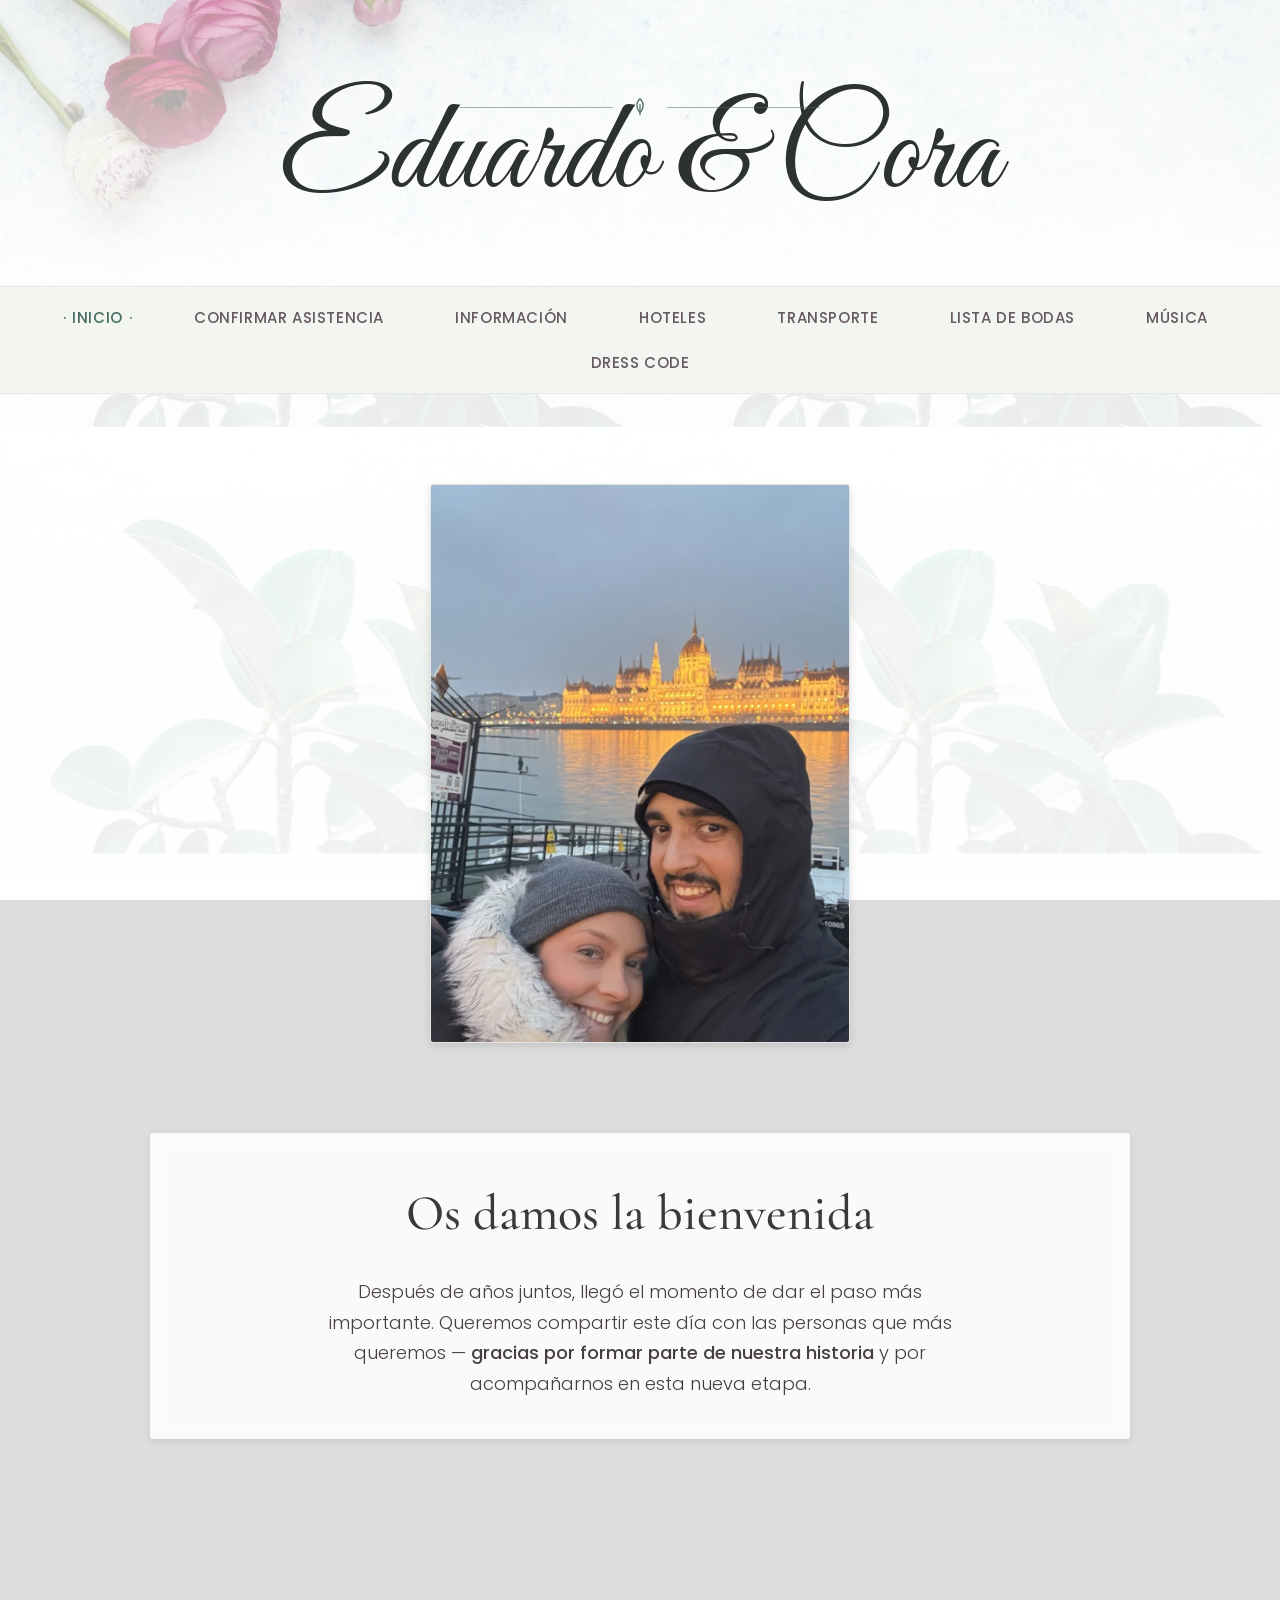
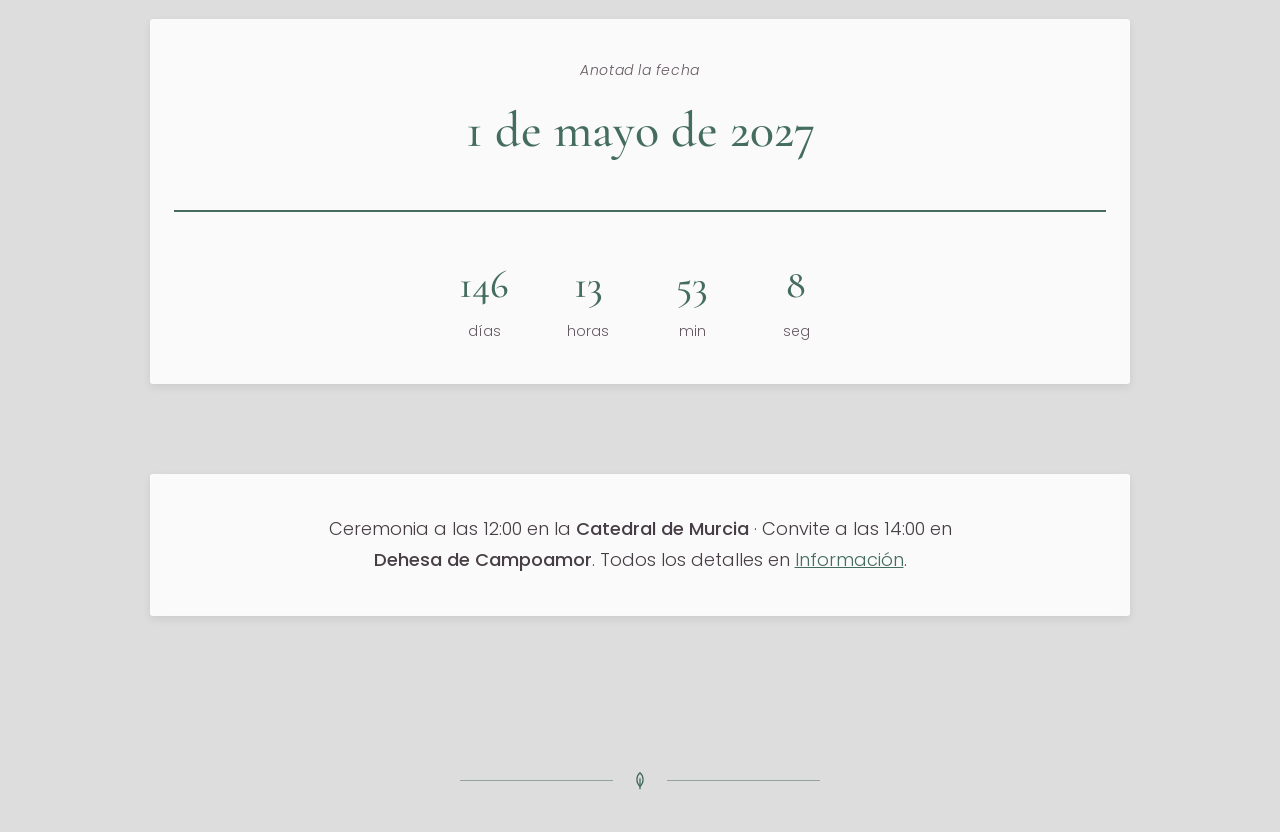
==== index.html @ a5d9cdef "diseño: Inicio con imágenes (fondo destacado) y fuente de convite - Fondo textura muy clara + tarjet" ====
<!DOCTYPE html>
<html lang="es">
<head>
<meta charset="UTF-8">
<meta name="viewport" content="width=device-width, initial-scale=1">
<title>Eduardo &amp; Cora — 1 de mayo de 2027</title>
<meta name="description" content="Web de la boda de Eduardo y Cora. Ceremonia en la Catedral de Murcia y convite en la Dehesa de Campoamor, 1 de mayo de 2027.">
<meta name="robots" content="noindex, nofollow">
<link rel="canonical" href="index.html">
<meta property="og:title" content="Eduardo & Cora — 1 de mayo de 2027">
<meta property="og:description" content="Ceremonia en la Catedral de Murcia y convite en la Dehesa de Campoamor.">
<meta property="og:type" content="website">
<meta property="og:image" content="assets/images/pareja-hero.webp">
<link rel="stylesheet" href="styles.css">
</head>
<body class="page-home">

<header class="site-header site-header--photo">
  <div class="deco-flourish" aria-hidden="true"><svg viewBox="0 0 24 24" fill="none" stroke="currentColor" stroke-width="1.4"><path d="M12 3c-4.5 4-4.5 10.5 0 15 4.5-4.5 4.5-11 0-15z"/><path d="M12 21V9"/></svg></div>
  <h1 class="couple-names" style="font-size:var(--t-script-name);font-family:var(--script);color:var(--name-color);border:0;text-align:center;margin:-2.6rem 0 0;">Eduardo &amp; Cora</h1>
</header>

<nav class="site-nav" aria-label="Navegación principal">
  <ul>
    <li><a href="index.html" aria-current="page">Inicio</a></li>
    <li><a href="confirmar-asistencia.html">Confirmar asistencia</a></li>
    <li><a href="informacion.html">Información</a></li>
    <li><a href="hoteles.html">Hoteles</a></li>
    <li><a href="transporte.html">Transporte</a></li>
    <li><a href="lista-de-bodas.html">Lista de bodas</a></li>
    <li><a href="musica.html">Música</a></li>
    <li><a href="dress-code.html">Dress code</a></li>
  </ul>
</nav>

<main>
  <div class="wrap">

    <div class="hero-frame hero-frame--portrait panel rv">
      <img src="assets/images/pareja-hero.webp" alt="Eduardo y Cora" loading="eager">
    </div>

    <section class="section rv">
      <div class="text-card">
        <h1>Os damos la bienvenida</h1>
        <p class="lede" style="margin-bottom:0;">Después de años juntos, llegó el momento de dar el paso más importante. Queremos compartir este día con las personas que más queremos — <b>gracias por formar parte de nuestra historia</b> y por acompañarnos en esta nueva etapa.</p>
      </div>
    </section>

    <section class="save-date rv">
      <div class="text-card">
        <div class="label">Anotad la fecha</div>
        <div class="date">1 de mayo de 2027</div>

        <div class="countdown" id="countdown">
          <div class="countdown-item"><b data-c="days">0</b><span>días</span></div>
          <div class="countdown-item"><b data-c="hours">0</b><span>horas</span></div>
          <div class="countdown-item"><b data-c="mins">0</b><span>min</span></div>
          <div class="countdown-item"><b data-c="secs">0</b><span>seg</span></div>
        </div>
      </div>
    </section>

    <section class="section rv" style="text-align:center;">
      <div class="text-card">
        <p class="lede" style="margin-bottom:0;">Ceremonia a las 12:00 en la <b>Catedral de Murcia</b> · Convite a las 14:00 en <b>Dehesa de Campoamor</b>. Todos los detalles en <a href="informacion.html" style="color:var(--accent);text-decoration:underline;">Información</a>.</p>
      </div>
    </section>

  </div>
</main>

<footer class="site-footer">
  <div class="deco-flourish" aria-hidden="true"><svg viewBox="0 0 24 24" fill="none" stroke="currentColor" stroke-width="1.4"><path d="M12 3c-4.5 4-4.5 10.5 0 15 4.5-4.5 4.5-11 0-15z"/><path d="M12 21V9"/></svg></div>
</footer>

<script src="assets/js/main.js" defer></script>
</body>
</html>
---- styles.css ----
/* ============================================================
   Edu & Cora — sistema visual
   Calco de alta fidelidad de Green Leaves (bodayweb.es).
   Valores medidos literalmente del CSS fuente de la referencia
   (base 10px → 1rem = 10px). Fuentes: equivalentes libres
   (ver nota de fuentes al final de este bloque).
   ============================================================ */

@import url('https://fonts.googleapis.com/css2?family=Cormorant+Garamond:wght@400;500;600&family=Great+Vibes&family=Poppins:wght@300;400;500;600&display=swap');

:root{
  /* Color — medido de la referencia, un único acento (verde salvia) */
  --bg: #DDDDDD;
  --surface: #FFFFFF;
  --ink: #463E44;
  --ink-soft: #655962;
  --h1-home: #3A3A3A;
  --name-color: #2E3132;
  --accent: #446C5F;
  --accent-hover: #335248;
  --nav-bg: #F2F5F0;
  --error: #DD3E44;
  --border-input: #A0A0A0;
  --border-input-focus: #446C5F;
  --divider: #655962;
  --song-card-bg: #F7F7F7;

  /* Tipografía — Poppins es match exacto; Cormorant Garamond y Great Vibes
     son equivalentes libres de helloParishSerifMedium / missKatherineScript
     (fuentes propietarias del template origen, sin licencia confirmada).
     Great Vibes: caligráfica de invitación clásica, más formal que un
     brush script casual — pedido explícito 1-sep-2026 ("fuente apropiada
     para un convite"). */
  --display: 'Cormorant Garamond', Georgia, serif;
  --script: 'Great Vibes', cursive;
  --body: 'Poppins', sans-serif;

  /* Escala — salto brutal de la referencia (120px firma / 18px cuerpo),
     con clamp() para que respire en móvil (la referencia no es responsive:
     desviación consciente, ver informe de entrega). Great Vibes tiene menos
     peso visual que un brush script a igual tamaño → +8% para compensar. */
  --t-script-name: clamp(56px, 13vw, 130px);
  --t-script-lg: clamp(48px, 10vw, 130px);
  --t-display: clamp(30px, 5.5vw, 50px);
  --t-sub: clamp(19px, 2.5vw, 22px);
  --t-body: clamp(15px, 1.6vw, 18px);
  --t-small: 14px;
  --t-nav: 15px;

  /* Espaciado en escala */
  --s1: 8px; --s2: 16px; --s3: 24px; --s4: 40px; --s5: 64px; --s6: 96px;
  --section: clamp(48px, 8vw, 90px);

  /* Movimiento */
  --ease: cubic-bezier(.22,.7,.25,1);
  --ease-out: cubic-bezier(.16,1,.3,1);
  --ease-bounce: cubic-bezier(.17,.67,.57,1.47);
  --fast: 180ms; --normal: 320ms; --slow: 600ms;

  --r-sm: 3px; --r-md: 8px; --r-pill: 99px;
}

*{ box-sizing: border-box; }
html{ font-size: 10px; }
body{
  margin: 0;
  background: var(--bg);
  color: var(--ink);
  font-family: var(--body);
  font-weight: 300;
  font-size: var(--t-body);
  line-height: 1.6;
  -webkit-font-smoothing: antialiased;
}
img{ max-width: 100%; display: block; }
a{ color: inherit; text-decoration: none; }
b, strong{ font-family: var(--body); font-weight: 500; }

/* ---------- Fondo con imagen — solo Inicio (pedido 1-sep-2026: "el fondo
   se ve muy plano, destaca los textos"). Lavado casi blanco para que siga
   leyéndose como tonos claros, no como una foto a tamaño real. Imagen
   placeholder (Unsplash, ver nota de fuentes al final) — a sustituir por
   foto real de la pareja cuando llegue. */
body.page-home{
  background-image:
    linear-gradient(rgba(255,255,255,.90), rgba(255,255,255,.94)),
    url('assets/images/placeholder-textura.webp');
  background-size: 640px;
  background-attachment: fixed;
  background-repeat: repeat;
}

/* ---------- Tarjeta de texto — para que el texto no se lave contra la
   imagen de fondo (mismo pedido de arriba) ---------- */
.text-card{
  background: rgba(255,255,255,.86);
  backdrop-filter: blur(6px);
  -webkit-backdrop-filter: blur(6px);
  border-radius: var(--r-sm);
  box-shadow: 0 3px 8px rgba(0,0,0,.08);
  padding: var(--s4) var(--s3);
}

.wrap{
  width: min(980px, 100% - 32px);
  margin: 0 auto;
}

/* ---------- Header ---------- */
.site-header{
  padding: var(--s5) 0 var(--s3);
  text-align: center;
}
/* Franja de foto detrás del nombre — solo Inicio. Overlay claro para que
   el script siga legible y "destaque" en vez de lavarse contra la foto. */
.site-header--photo{
  position: relative;
  padding: var(--s6) 0 var(--s5);
  background-image:
    linear-gradient(180deg, rgba(255,255,255,.55) 0%, rgba(255,255,255,.75) 55%, rgba(255,255,255,.95) 100%),
    url('assets/images/placeholder-hero.webp');
  background-size: cover;
  background-position: center 30%;
  border-radius: 0 0 28px 28px;
}
.site-header--photo .couple-names{
  text-shadow: 0 2px 20px rgba(255,255,255,.85), 0 1px 4px rgba(255,255,255,.9);
}
.deco-flourish{
  display: flex;
  align-items: center;
  justify-content: center;
  gap: var(--s2);
  width: min(360px, 70%);
  margin: 0 auto;
  color: var(--accent);
}
.deco-flourish::before,
.deco-flourish::after{
  content: '';
  flex: 1;
  height: 1px;
  background: currentColor;
  opacity: .5;
}
.deco-flourish svg{ width: 22px; height: 22px; flex-shrink: 0; }
.couple-names{
  font-family: var(--script);
  font-size: var(--t-script-name);
  color: var(--name-color);
  margin: -2.6rem 0 0;
  line-height: 1;
}

/* ---------- Nav ---------- */
.site-nav{
  background: var(--nav-bg);
  border-top: 1px solid rgba(0,0,0,.05);
  border-bottom: 1px solid rgba(0,0,0,.05);
}
.site-nav ul{
  list-style: none;
  display: flex;
  flex-wrap: wrap;
  justify-content: center;
  gap: var(--s2) var(--s4);
  margin: 0;
  padding: var(--s2) var(--s2);
}
.site-nav a{
  font-family: var(--body);
  font-weight: 500;
  font-size: var(--t-nav);
  letter-spacing: .04em;
  text-transform: uppercase;
  color: var(--ink-soft);
  padding: var(--s1) 0;
  position: relative;
}
.site-nav a::before,
.site-nav a::after{
  content: '·';
  color: transparent;
  padding: 0 6px;
  transition: color var(--fast) var(--ease);
}
.site-nav a[aria-current="page"]{ color: var(--accent); }
.site-nav a[aria-current="page"]::before,
.site-nav a[aria-current="page"]::after{ color: var(--accent); }
.site-nav a:hover{ color: var(--accent); }

/* ---------- Panel / superficie de contenido ---------- */
.panel{
  background: var(--surface);
  border: 1px solid #E5E5E5;
  box-shadow: 0 3px 8px rgba(0,0,0,.12);
  border-radius: var(--r-sm);
}

main{ padding: var(--section) 0; }
.section{ padding-bottom: var(--section); }
.section:last-child{ padding-bottom: 0; }

h1, .h1{
  font-family: var(--display);
  font-weight: 500;
  font-size: var(--t-display);
  color: var(--h1-home);
  text-align: center;
  margin: 0 0 var(--s3);
}
.divider{
  width: 7rem;
  height: 2px;
  background: var(--accent);
  margin: var(--s3) auto;
  border: 0;
}
.lede{
  max-width: 640px;
  margin: 0 auto var(--s4);
  text-align: center;
  font-size: var(--t-body);
  font-weight: 300;
  line-height: 1.7;
}

/* ---------- Hero / carrusel foto ---------- */
.hero-frame{
  overflow: hidden;
  max-width: 935px;
  margin: 0 auto var(--section);
}
.hero-frame img{ width: 100%; height: auto; aspect-ratio: 935/415; object-fit: cover; }
/* La foto real de la pareja es vertical (3:4) — panel propio, contenido y
   sin recorte agresivo, en vez de forzar el ancho panorámico del calco. */
.hero-frame--portrait{
  max-width: 420px;
}
.hero-frame--portrait img{
  aspect-ratio: 3/4;
  object-fit: cover;
  object-position: center top;
}

/* ---------- Fecha + countdown ---------- */
.save-date{
  text-align: center;
  margin: var(--section) 0;
}
.save-date .label{
  font-style: italic;
  font-size: var(--t-small);
  color: var(--ink-soft);
  letter-spacing: .04em;
}
.save-date .date{
  font-family: var(--display);
  font-weight: 500;
  font-size: var(--t-display);
  color: var(--accent);
  margin-top: var(--s1);
}
.countdown{
  display: flex;
  justify-content: center;
  gap: var(--s4);
  margin-top: var(--s4);
  padding-top: var(--s4);
  border-top: 2px solid var(--accent);
  width: 100%;
}
.countdown-item{
  text-align: center;
  min-width: 64px;
}
.countdown-item b{
  display: block;
  font-family: var(--display);
  font-size: clamp(28px, 4vw, 40px);
  color: var(--accent);
  font-weight: 500;
}
.countdown-item span{
  font-size: var(--t-small);
  color: var(--ink-soft);
  text-transform: lowercase;
}

/* ---------- Botones ---------- */
.btn{
  display: inline-block;
  appearance: none;
  border: none;
  cursor: pointer;
  background: var(--accent);
  color: #fff;
  font-family: var(--body);
  font-weight: 400;
  font-size: 18px;
  letter-spacing: .03em;
  padding: 14px 36px;
  border-radius: var(--r-md);
  transition: background var(--fast) var(--ease), transform var(--fast) var(--ease);
}
.btn:hover{ background: var(--accent-hover); }
.btn:active{ transform: scale(.98); }
.btn:focus-visible{ outline: 2px solid var(--accent-hover); outline-offset: 3px; }
.btn.shake{ animation: shake .7s; }
@keyframes shake{
  10%,90%{ transform: translateX(-1px); }
  20%,80%{ transform: translateX(2px); }
  30%,50%,70%{ transform: translateX(-4px); }
  40%,60%{ transform: translateX(4px); }
}

/* ---------- Formularios ---------- */
form.stack{
  max-width: 460px;
  margin: 0 auto;
  display: flex;
  flex-direction: column;
  gap: var(--s3);
}
.field label{
  display: block;
  font-size: var(--t-small);
  font-weight: 500;
  letter-spacing: .04em;
  text-transform: uppercase;
  color: var(--ink-soft);
  margin-bottom: var(--s1);
}
.field input[type="text"],
.field input[type="email"],
.field input[type="tel"],
.field textarea,
.field select{
  width: 100%;
  font-family: var(--body);
  font-weight: 400;
  font-size: 16px;
  color: var(--ink);
  background: var(--surface);
  border: 1px solid var(--border-input);
  border-radius: var(--r-sm);
  padding: 12px 14px;
  transition: border-color var(--fast) var(--ease);
}
.field textarea{ min-height: 100px; resize: vertical; }
.field input:focus,
.field textarea:focus,
.field select:focus{
  outline: none;
  border-color: var(--border-input-focus);
}
.field-error{
  color: var(--error);
  font-size: var(--t-small);
  margin-top: 4px;
}
.check-group,
.radio-group{
  display: flex;
  flex-wrap: wrap;
  gap: var(--s2) var(--s3);
}
.check-group label,
.radio-group label{
  display: flex;
  align-items: center;
  gap: 8px;
  font-size: 15px;
  color: var(--ink);
  text-transform: none;
  font-weight: 400;
}
.check-group input,
.radio-group input{
  width: 18px; height: 18px;
  accent-color: var(--accent);
}
.form-msg{
  text-align: center;
  color: var(--error);
  font-size: var(--t-small);
  min-height: 20px;
}
.form-actions{ text-align: center; margin-top: var(--s1); }

/* ---------- Modal de confirmación ---------- */
.modal-overlay{
  position: fixed; inset: 0;
  background: rgba(0,0,0,.6);
  display: none;
  align-items: center; justify-content: center;
  z-index: 100;
  padding: var(--s3);
}
.modal-overlay.open{ display: flex; }
.modal{
  background: var(--surface);
  border-radius: var(--r-sm);
  padding: var(--s4);
  max-width: 380px;
  text-align: center;
  transform: scale(.9);
  opacity: 0;
  transition: transform var(--normal) var(--ease-bounce), opacity var(--normal) var(--ease);
}
.modal-overlay.open .modal{ transform: scale(1); opacity: 1; }
.modal h2{
  font-family: var(--display);
  font-size: 26px;
  color: var(--h1-home);
  margin: 0 0 var(--s2);
}
.modal p{ margin: 0 0 var(--s3); }

/* ---------- Pestañas (Información) ---------- */
.tabs{
  display: flex;
  justify-content: center;
  gap: var(--s2);
  flex-wrap: wrap;
  margin-bottom: var(--section);
}
.tab-btn{
  border: 2px solid var(--accent);
  background: transparent;
  color: var(--accent);
  font-family: var(--body);
  font-weight: 500;
  font-size: 15px;
  letter-spacing: .04em;
  text-transform: uppercase;
  padding: 10px 28px;
  border-radius: 7px;
  cursor: pointer;
  transition: background var(--fast) var(--ease), color var(--fast) var(--ease);
}
.tab-btn[aria-selected="true"]{ background: var(--accent); color: #fff; }
.tab-panel{ display: none; }
.tab-panel.active{ display: block; }

.info-title{
  font-family: var(--body);
  font-weight: 600;
  font-size: 20px;
  color: var(--ink-soft);
  text-align: center;
  border-bottom: 1px solid var(--ink-soft);
  padding-bottom: var(--s2);
  margin-bottom: var(--s3);
  max-width: 460px;
  margin-left: auto; margin-right: auto;
}
.info-text{
  max-width: 640px;
  margin: 0 auto var(--s4);
  line-height: 1.6;
  text-align: center;
}
.map-frame{
  border: 0;
  width: 100%;
  aspect-ratio: 16/9;
  border-radius: var(--r-sm);
  filter: grayscale(15%);
}
.gallery-2{
  display: grid;
  grid-template-columns: repeat(2, 1fr);
  gap: var(--s3);
  max-width: 980px;
  margin: 0 auto var(--section);
}
.gallery-2 img{ border-radius: var(--r-sm); box-shadow: 0 3px 8px rgba(0,0,0,.12); }

/* ---------- Hoteles ---------- */
.hotel-card{
  max-width: 640px;
  margin: 0 auto var(--s4);
  padding-bottom: var(--s4);
  border-bottom: 1px solid #E5E5E5;
}
.hotel-card:last-child{ border-bottom: 0; }
.hotel-card h3{
  font-family: var(--display);
  font-weight: 500;
  font-size: 26px;
  color: var(--h1-home);
  text-align: center;
  margin: 0 0 var(--s2);
}
.hotel-card ul{
  list-style: none;
  padding: 0;
  margin: var(--s2) 0 0;
  text-align: center;
}
.hotel-card li{ margin-bottom: 6px; }
.hotel-card li::before{ content: '· '; color: var(--accent); }

/* ---------- Música ---------- */
.song-list{
  max-width: 640px;
  margin: var(--s4) auto 0;
  display: flex;
  flex-direction: column;
  gap: var(--s2);
}
.song-card{
  background: var(--song-card-bg);
  border-radius: var(--r-sm);
  padding: var(--s2) var(--s3);
  display: flex;
  align-items: center;
  justify-content: space-between;
  gap: var(--s2);
}
.song-card .meta b{ display: block; font-weight: 500; }
.song-card .meta span{ color: var(--ink-soft); font-size: var(--t-small); }
.song-votes{
  display: flex;
  align-items: center;
  gap: var(--s2);
}
.song-votes .count{
  font-family: var(--display);
  font-size: 24px;
  color: var(--accent);
  min-width: 28px;
  text-align: right;
}
.vote-btn{
  width: 32px; height: 32px;
  border-radius: 50%;
  background: var(--accent);
  color: #fff;
  border: 0;
  font-size: 18px;
  line-height: 1;
  cursor: pointer;
  transition: background var(--fast) var(--ease), transform var(--fast) var(--ease);
}
.vote-btn:hover{ background: var(--accent-hover); }
.vote-btn:active{ transform: scale(.9); }

/* ---------- Regalo / IBAN ---------- */
.gift-photo{
  max-width: 750px;
  margin: 0 auto var(--section);
}
.iban-box{
  max-width: 460px;
  margin: 0 auto var(--s4);
  text-align: center;
  padding: var(--s3);
  border: 1px dashed var(--border-input);
  border-radius: var(--r-sm);
}
.iban-box .pending{ color: var(--ink-soft); font-style: italic; }
.thanks-script{
  font-family: var(--script);
  font-size: var(--t-script-lg);
  color: var(--name-color);
  text-align: center;
  margin-top: var(--s4);
}

/* ---------- Pendiente / próximamente ---------- */
.pending-note{
  max-width: 480px;
  margin: 0 auto;
  text-align: center;
  padding: var(--s4) var(--s3);
  border: 1px dashed var(--border-input);
  border-radius: var(--r-sm);
  color: var(--ink-soft);
  font-style: italic;
}

/* ---------- Footer ---------- */
.site-footer{
  padding: var(--s5) 0 var(--s4);
  text-align: center;
}

/* ---------- Reveal on scroll ---------- */
.rv{ opacity: 0; transform: translateY(24px); transition: opacity 900ms var(--ease-out), transform 900ms var(--ease-out); }
.rv.in{ opacity: 1; transform: none; }

/* ---------- Responsive ----------
   La referencia (Bodayweb) NO es responsive: ancho fijo 980px sin layout
   mobile. Desviación consciente y avisada: aquí sí se hace, porque es
   base de calidad no negociable del estudio, no una elección estética
   del calco. Se preserva la misma jerarquía y proporciones, apiladas. */
@media (max-width: 680px){
  .site-nav ul{ gap: var(--s1) var(--s3); font-size: 13px; }
  .countdown{ gap: var(--s2); flex-wrap: wrap; }
  .countdown-item{ min-width: 56px; }
  .gallery-2{ grid-template-columns: 1fr; }
  form.stack{ max-width: 100%; }
  .site-header--photo{ background-attachment: scroll; }
  body.page-home{ background-attachment: scroll; } /* fixed + scroll de Safari iOS repinta mal */
}

@media (prefers-reduced-motion: reduce){
  *{ animation: none !important; transition: none !important; }
  .rv{ opacity: 1 !important; transform: none !important; }
}

/* ============================================================
   Imágenes placeholder (pedido explícito 1-sep-2026, "tonos claros",
   mientras llega la foto real de la pareja):
   - assets/images/placeholder-hero.webp    → Unsplash, foto 1508717272800-9fff97da7e8f
   - assets/images/placeholder-textura.webp → Unsplash, foto 1533746873999-216ac24b7e5c
   Licencia Unsplash (uso libre). SUSTITUIR por fotos reales antes de
   compartir el enlace con invitados — ver contexto/proyecto_educora.md.
   ============================================================ */
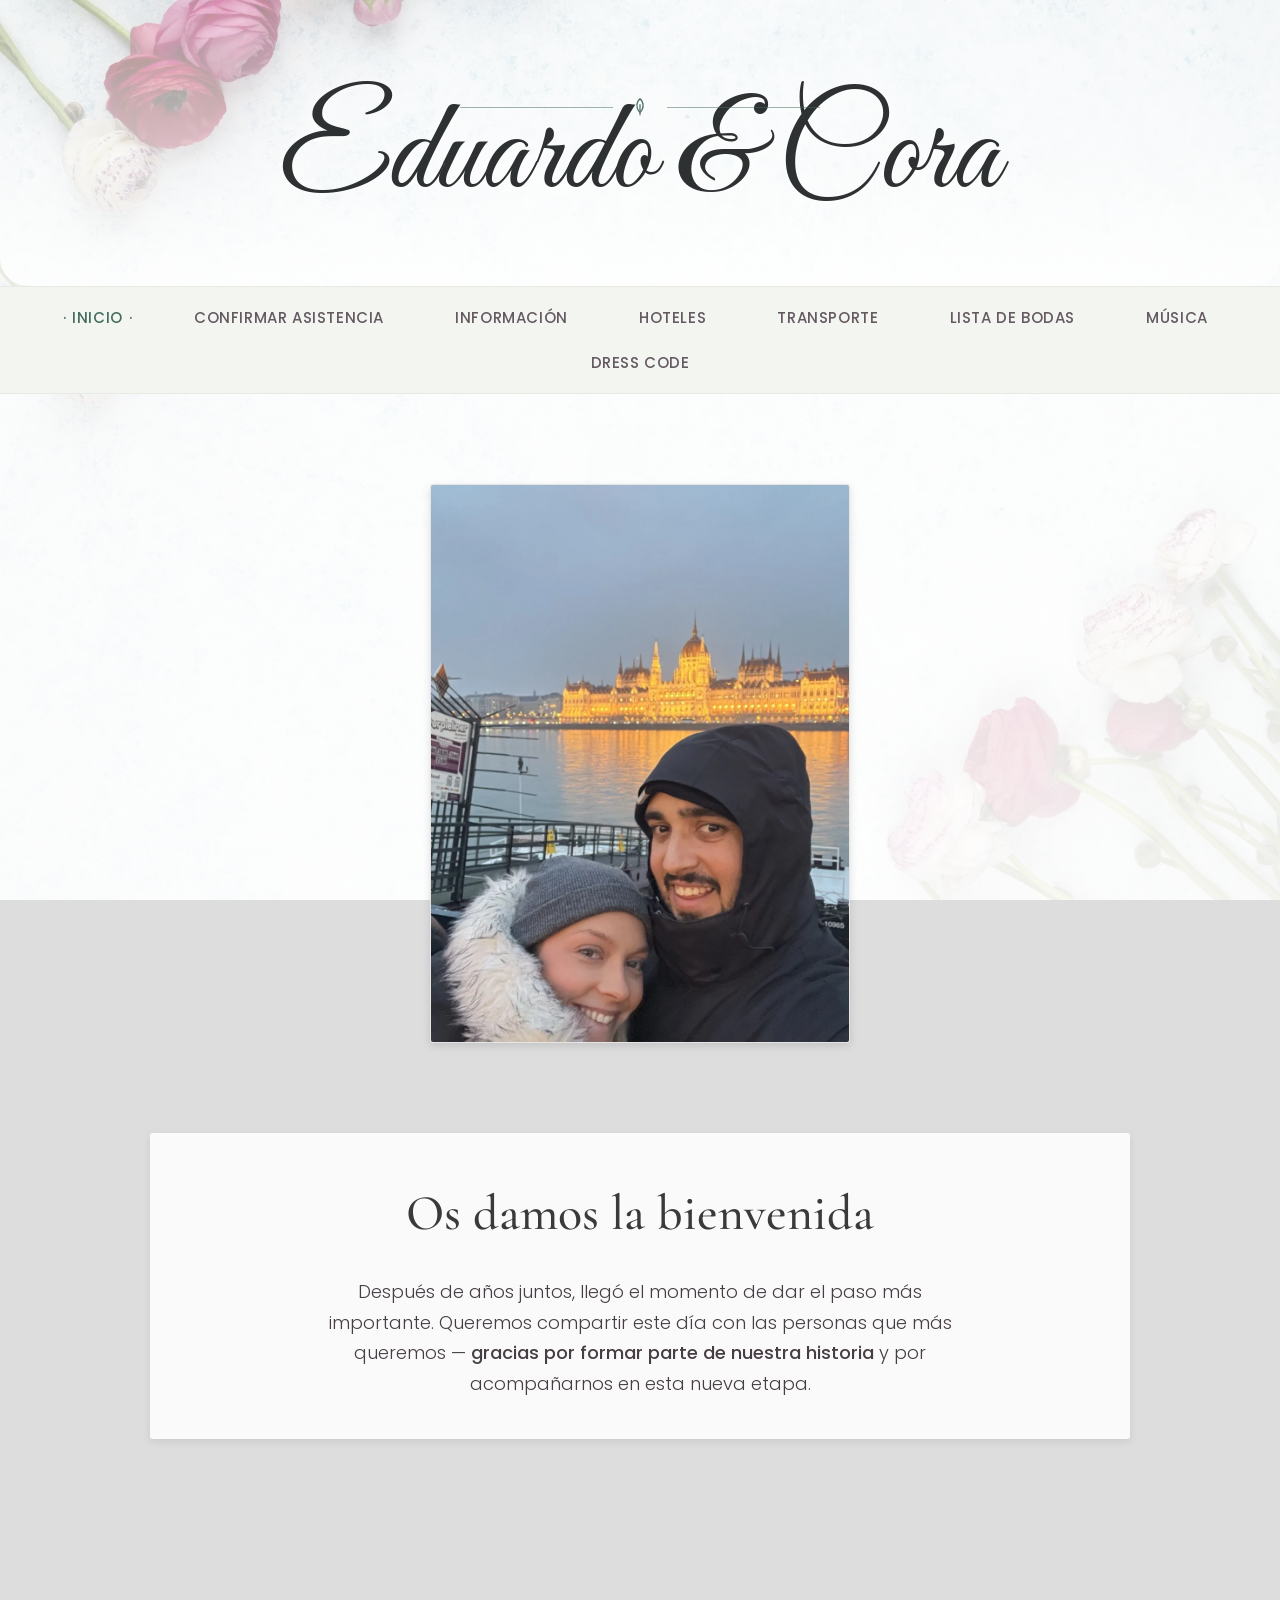
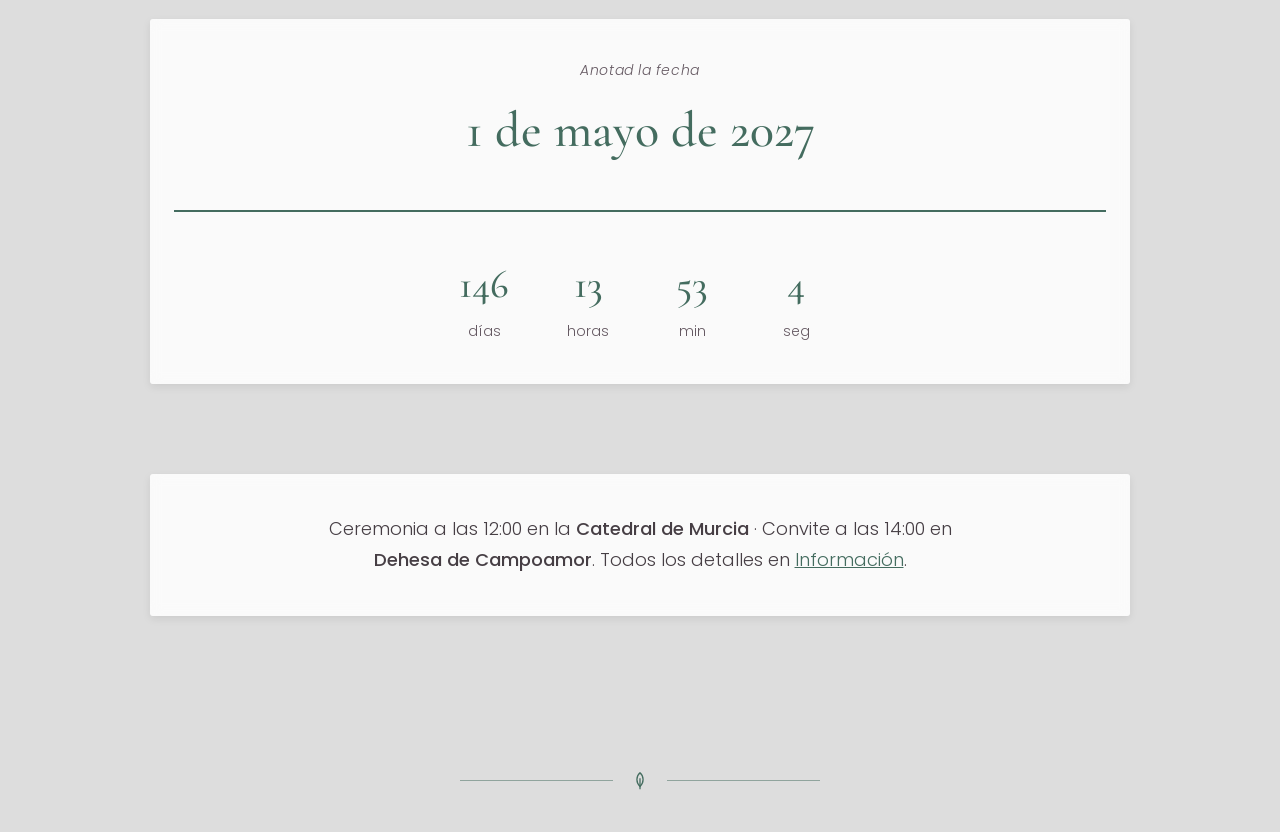
==== commit 4d92be84: "responsive: menu hamburguesa en movil (<=820px) + URLs limpias - Nav de 8 entradas plegado en boton " ====
--- a/index.html
+++ b/index.html
@@ -6,7 +6,7 @@
 <title>Eduardo &amp; Cora — 1 de mayo de 2027</title>
 <meta name="description" content="Web de la boda de Eduardo y Cora. Ceremonia en la Catedral de Murcia y convite en la Dehesa de Campoamor, 1 de mayo de 2027.">
 <meta name="robots" content="noindex, nofollow">
-<link rel="canonical" href="index.html">
+<link rel="canonical" href="./">
 <meta property="og:title" content="Eduardo & Cora — 1 de mayo de 2027">
 <meta property="og:description" content="Ceremonia en la Catedral de Murcia y convite en la Dehesa de Campoamor.">
 <meta property="og:type" content="website">
@@ -21,15 +21,16 @@
 </header>
 
 <nav class="site-nav" aria-label="Navegación principal">
-  <ul>
-    <li><a href="index.html" aria-current="page">Inicio</a></li>
-    <li><a href="confirmar-asistencia.html">Confirmar asistencia</a></li>
-    <li><a href="informacion.html">Información</a></li>
-    <li><a href="hoteles.html">Hoteles</a></li>
-    <li><a href="transporte.html">Transporte</a></li>
-    <li><a href="lista-de-bodas.html">Lista de bodas</a></li>
-    <li><a href="musica.html">Música</a></li>
-    <li><a href="dress-code.html">Dress code</a></li>
+  <button class="nav-toggle" type="button" aria-expanded="false" aria-controls="siteMenu"><span class="nav-toggle-icon" aria-hidden="true"></span>Menú</button>
+  <ul id="siteMenu">
+    <li><a href="./" aria-current="page">Inicio</a></li>
+    <li><a href="confirmar-asistencia">Confirmar asistencia</a></li>
+    <li><a href="informacion">Información</a></li>
+    <li><a href="hoteles">Hoteles</a></li>
+    <li><a href="transporte">Transporte</a></li>
+    <li><a href="lista-de-bodas">Lista de bodas</a></li>
+    <li><a href="musica">Música</a></li>
+    <li><a href="dress-code">Dress code</a></li>
   </ul>
 </nav>
 
@@ -63,7 +64,7 @@
 
     <section class="section rv" style="text-align:center;">
       <div class="text-card">
-        <p class="lede" style="margin-bottom:0;">Ceremonia a las 12:00 en la <b>Catedral de Murcia</b> · Convite a las 14:00 en <b>Dehesa de Campoamor</b>. Todos los detalles en <a href="informacion.html" style="color:var(--accent);text-decoration:underline;">Información</a>.</p>
+        <p class="lede" style="margin-bottom:0;">Ceremonia a las 12:00 en la <b>Catedral de Murcia</b> · Convite a las 14:00 en <b>Dehesa de Campoamor</b>. Todos los detalles en <a href="informacion" style="color:var(--accent);text-decoration:underline;">Información</a>.</p>
       </div>
     </section>
 
--- a/styles.css
+++ b/styles.css
@@ -78,16 +78,17 @@
 
 /* ---------- Fondo con imagen — solo Inicio (pedido 1-sep-2026: "el fondo
    se ve muy plano, destaca los textos"). Lavado casi blanco para que siga
-   leyéndose como tonos claros, no como una foto a tamaño real. Imagen
-   placeholder (Unsplash, ver nota de fuentes al final) — a sustituir por
-   foto real de la pareja cuando llegue. */
+   leyéndose como tonos claros, no como una foto a tamaño real.
+   Corregido 1-sep-2026: era un mosaico repetido (background-size:640px +
+   repeat) y quedaba mal — ahora es UNA sola imagen fija, sin repetir. */
 body.page-home{
   background-image:
-    linear-gradient(rgba(255,255,255,.90), rgba(255,255,255,.94)),
-    url('assets/images/placeholder-textura.webp');
-  background-size: 640px;
+    linear-gradient(rgba(255,255,255,.82), rgba(255,255,255,.9)),
+    url('assets/images/placeholder-hero.webp');
+  background-size: cover;
+  background-position: center;
   background-attachment: fixed;
-  background-repeat: repeat;
+  background-repeat: no-repeat;
 }
 
 /* ---------- Tarjeta de texto — para que el texto no se lave contra la
@@ -188,6 +189,64 @@
 .site-nav a[aria-current="page"]::before,
 .site-nav a[aria-current="page"]::after{ color: var(--accent); }
 .site-nav a:hover{ color: var(--accent); }
+
+/* ---------- Nav móvil: hamburguesa ----------
+   Con 8 entradas en uppercase el nav envolvía en 2-3 filas por debajo de
+   ~820px y comía media pantalla — por debajo de ese ancho se pliega en un
+   botón. El desplegable empuja el contenido (no es overlay): más robusto
+   y coherente con la página-columna del calco. */
+.nav-toggle{ display: none; }
+.nav-toggle-icon{
+  position: relative;
+  display: block;
+  width: 20px; height: 2px;
+  background: currentColor;
+  transition: background var(--fast) var(--ease);
+}
+.nav-toggle-icon::before,
+.nav-toggle-icon::after{
+  content: '';
+  position: absolute;
+  left: 0;
+  width: 20px; height: 2px;
+  background: currentColor;
+  transition: transform var(--fast) var(--ease);
+}
+.nav-toggle-icon::before{ top: -6px; }
+.nav-toggle-icon::after{ top: 6px; }
+.site-nav.open .nav-toggle-icon{ background: transparent; }
+.site-nav.open .nav-toggle-icon::before{ transform: translateY(6px) rotate(45deg); }
+.site-nav.open .nav-toggle-icon::after{ transform: translateY(-6px) rotate(-45deg); }
+
+@media (max-width: 820px){
+  .nav-toggle{
+    display: flex;
+    align-items: center;
+    justify-content: center;
+    gap: 12px;
+    width: 100%;
+    padding: 14px var(--s2);
+    background: none;
+    border: 0;
+    cursor: pointer;
+    font-family: var(--body);
+    font-weight: 500;
+    font-size: var(--t-nav);
+    letter-spacing: .04em;
+    text-transform: uppercase;
+    color: var(--ink-soft);
+  }
+  .nav-toggle:focus-visible{ outline: 2px solid var(--accent); outline-offset: -2px; }
+  .site-nav ul{ display: none; flex-direction: column; gap: 0; padding: 0 0 var(--s2); }
+  .site-nav.open ul{ display: flex; animation: navDrop 240ms var(--ease-out); }
+  .site-nav li{ text-align: center; }
+  /* 12px arriba/abajo + línea de 15px ≈ 44px: área táctil suficiente */
+  .site-nav a{ display: block; padding: 12px var(--s2); }
+}
+@keyframes navDrop{
+  from{ opacity: 0; transform: translateY(-6px); }
+  to{ opacity: 1; transform: none; }
+}
 
 /* ---------- Panel / superficie de contenido ---------- */
 .panel{
@@ -597,13 +656,21 @@
    base de calidad no negociable del estudio, no una elección estética
    del calco. Se preserva la misma jerarquía y proporciones, apiladas. */
 @media (max-width: 680px){
-  .site-nav ul{ gap: var(--s1) var(--s3); font-size: 13px; }
+  /* (el nav ya va plegado en hamburguesa desde 820px, ver bloque Nav móvil) */
   .countdown{ gap: var(--s2); flex-wrap: wrap; }
   .countdown-item{ min-width: 56px; }
   .gallery-2{ grid-template-columns: 1fr; }
   form.stack{ max-width: 100%; }
   .site-header--photo{ background-attachment: scroll; }
-  body.page-home{ background-attachment: scroll; } /* fixed + scroll de Safari iOS repinta mal */
+  /* fixed + scroll de Safari iOS repinta mal, así que aquí va `scroll` —
+     pero con `cover` eso estira la imagen a la altura de TODA la página
+     (móvil es una columna larga) y la deja casi invisible. Tamaño fijo
+     anclado arriba en su lugar: sigue siendo una sola imagen, sin repetir. */
+  body.page-home{
+    background-attachment: scroll;
+    background-size: auto, 640px auto;
+    background-position: center, center -40px;
+  }
 }
 
 @media (prefers-reduced-motion: reduce){
@@ -612,10 +679,11 @@
 }
 
 /* ============================================================
-   Imágenes placeholder (pedido explícito 1-sep-2026, "tonos claros",
-   mientras llega la foto real de la pareja):
-   - assets/images/placeholder-hero.webp    → Unsplash, foto 1508717272800-9fff97da7e8f
-   - assets/images/placeholder-textura.webp → Unsplash, foto 1533746873999-216ac24b7e5c
-   Licencia Unsplash (uso libre). SUSTITUIR por fotos reales antes de
-   compartir el enlace con invitados — ver contexto/proyecto_educora.md.
+   Imágenes:
+   - assets/images/pareja-hero.webp      → foto real de Eduardo y Cora
+     (aportada por el cliente 1-sep-2026), panel de Inicio.
+   - assets/images/placeholder-hero.webp → Unsplash, foto
+     1508717272800-9fff97da7e8f (licencia libre). Ambientación de flores
+     en la franja del header y fondo de Inicio — una sola instancia, sin
+     repetir (corregido 1-sep-2026, se veía en mosaico y quedaba mal).
    ============================================================ */
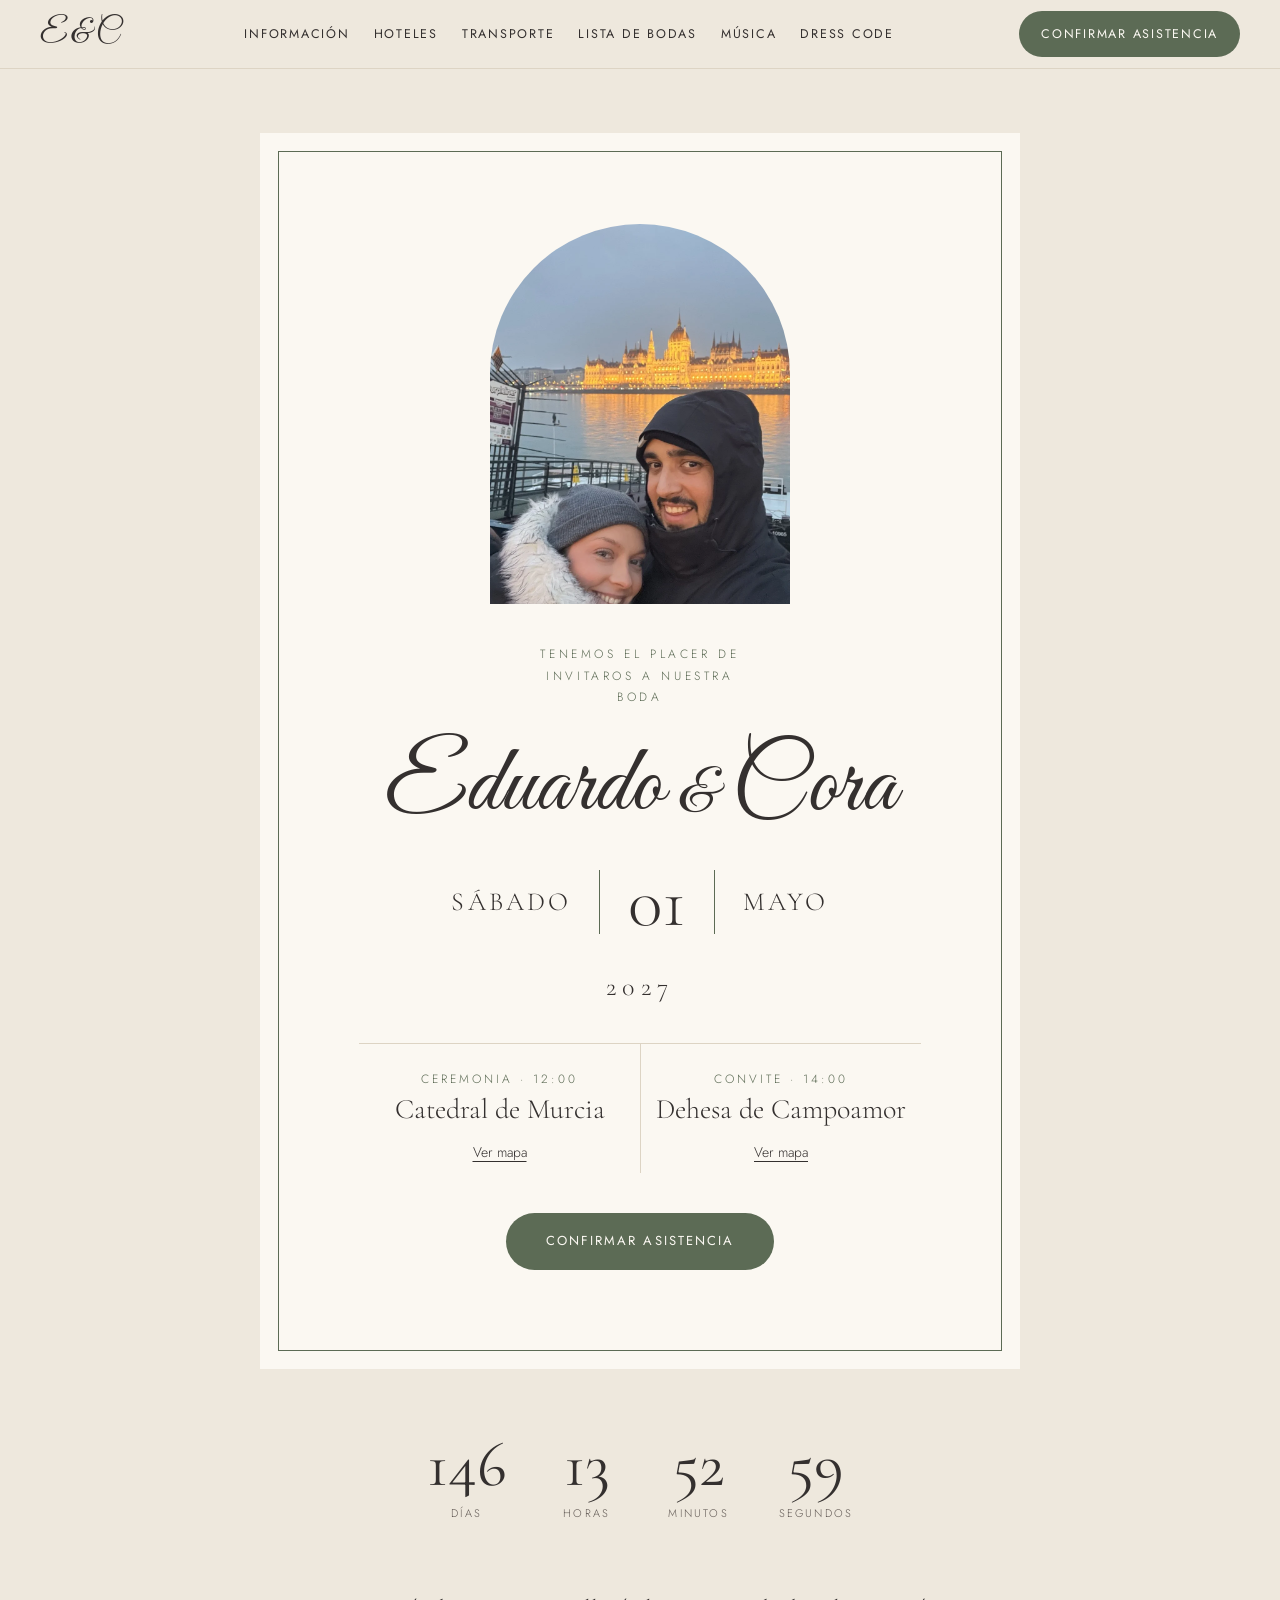
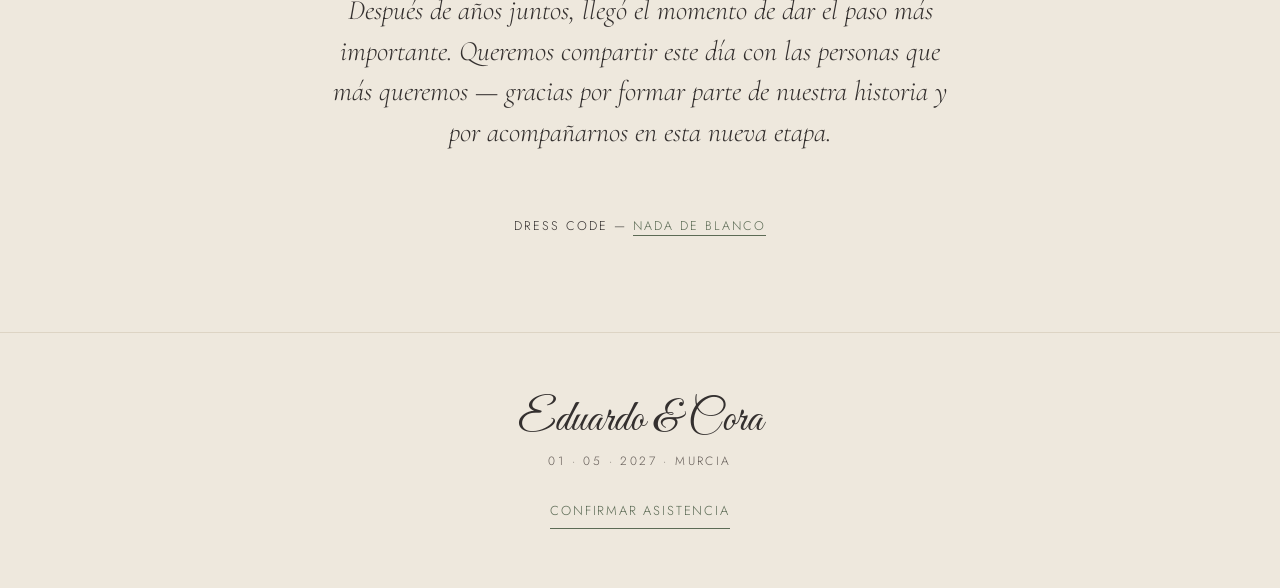
==== commit d83e4fe7: "Rediseño propio 'Invitación' (Propuesta B): menú fijo con CTA de confirmar siempre visible, Inicio c" ====
--- a/index.html
+++ b/index.html
@@ -15,64 +15,71 @@
 </head>
 <body class="page-home">
 
-<header class="site-header site-header--photo">
-  <div class="deco-flourish" aria-hidden="true"><svg viewBox="0 0 24 24" fill="none" stroke="currentColor" stroke-width="1.4"><path d="M12 3c-4.5 4-4.5 10.5 0 15 4.5-4.5 4.5-11 0-15z"/><path d="M12 21V9"/></svg></div>
-  <h1 class="couple-names" style="font-size:var(--t-script-name);font-family:var(--script);color:var(--name-color);border:0;text-align:center;margin:-2.6rem 0 0;">Eduardo &amp; Cora</h1>
-</header>
-
 <nav class="site-nav" aria-label="Navegación principal">
-  <button class="nav-toggle" type="button" aria-expanded="false" aria-controls="siteMenu"><span class="nav-toggle-icon" aria-hidden="true"></span>Menú</button>
-  <ul id="siteMenu">
-    <li><a href="./" aria-current="page">Inicio</a></li>
-    <li><a href="confirmar-asistencia">Confirmar asistencia</a></li>
-    <li><a href="informacion">Información</a></li>
-    <li><a href="hoteles">Hoteles</a></li>
-    <li><a href="transporte">Transporte</a></li>
-    <li><a href="lista-de-bodas">Lista de bodas</a></li>
-    <li><a href="musica">Música</a></li>
-    <li><a href="dress-code">Dress code</a></li>
-  </ul>
+  <div class="nav-bar">
+    <a class="nav-mono" href="./" aria-label="Eduardo y Cora — Inicio">E &amp; C</a>
+    <ul id="siteMenu">
+      <li class="nav-home"><a href="./" aria-current="page">Inicio</a></li>
+      <li><a href="informacion">Información</a></li>
+      <li><a href="hoteles">Hoteles</a></li>
+      <li><a href="transporte">Transporte</a></li>
+      <li><a href="lista-de-bodas">Lista de bodas</a></li>
+      <li><a href="musica">Música</a></li>
+      <li><a href="dress-code">Dress code</a></li>
+    </ul>
+    <a class="nav-cta" href="confirmar-asistencia"><span class="nav-cta-long">Confirmar asistencia</span><span class="nav-cta-short">Confirmar</span></a>
+    <button class="nav-toggle" type="button" aria-expanded="false" aria-controls="siteMenu"><span class="nav-toggle-icon" aria-hidden="true"></span>Menú</button>
+  </div>
 </nav>
 
-<main>
-  <div class="wrap">
+<main class="home">
 
-    <div class="hero-frame hero-frame--portrait panel rv">
-      <img src="assets/images/pareja-hero.webp" alt="Eduardo y Cora" loading="eager">
-    </div>
+  <article class="invite rv">
+    <div class="invite-inner">
+      <div class="invite-arch">
+        <img src="assets/images/pareja-hero.webp" alt="Eduardo y Cora" width="960" height="1280" loading="eager">
+      </div>
+      <p class="invite-kicker">Tenemos el placer de invitaros a nuestra boda</p>
+      <h1 class="invite-names">Eduardo <span class="amp">&amp;</span> Cora</h1>
+      <p class="invite-date" aria-label="Sábado, 1 de mayo de 2027">
+        <span>Sábado</span><span class="rule" aria-hidden="true"></span><span class="day">01</span><span class="rule" aria-hidden="true"></span><span>Mayo</span>
+      </p>
+      <p class="invite-year">2027</p>
 
-    <section class="section rv">
-      <div class="text-card">
-        <h1>Os damos la bienvenida</h1>
-        <p class="lede" style="margin-bottom:0;">Después de años juntos, llegó el momento de dar el paso más importante. Queremos compartir este día con las personas que más queremos — <b>gracias por formar parte de nuestra historia</b> y por acompañarnos en esta nueva etapa.</p>
-      </div>
-    </section>
-
-    <section class="save-date rv">
-      <div class="text-card">
-        <div class="label">Anotad la fecha</div>
-        <div class="date">1 de mayo de 2027</div>
-
-        <div class="countdown" id="countdown">
-          <div class="countdown-item"><b data-c="days">0</b><span>días</span></div>
-          <div class="countdown-item"><b data-c="hours">0</b><span>horas</span></div>
-          <div class="countdown-item"><b data-c="mins">0</b><span>min</span></div>
-          <div class="countdown-item"><b data-c="secs">0</b><span>seg</span></div>
+      <div class="invite-events">
+        <div class="invite-event">
+          <span class="event-label">Ceremonia · 12:00</span>
+          <span class="event-place">Catedral de Murcia</span>
+          <a href="informacion#tab-ceremonia">Ver mapa</a>
+        </div>
+        <div class="invite-event">
+          <span class="event-label">Convite · 14:00</span>
+          <span class="event-place">Dehesa de Campoamor</span>
+          <a href="informacion#tab-banquete">Ver mapa</a>
         </div>
       </div>
-    </section>
 
-    <section class="section rv" style="text-align:center;">
-      <div class="text-card">
-        <p class="lede" style="margin-bottom:0;">Ceremonia a las 12:00 en la <b>Catedral de Murcia</b> · Convite a las 14:00 en <b>Dehesa de Campoamor</b>. Todos los detalles en <a href="informacion" style="color:var(--accent);text-decoration:underline;">Información</a>.</p>
-      </div>
-    </section>
+      <a class="btn" href="confirmar-asistencia">Confirmar asistencia</a>
+    </div>
+  </article>
 
-  </div>
+  <section class="countdown rv" id="countdown" aria-label="Cuenta atrás para la boda">
+    <div class="countdown-item"><b data-c="days">0</b><span>días</span></div>
+    <div class="countdown-item"><b data-c="hours">0</b><span>horas</span></div>
+    <div class="countdown-item"><b data-c="mins">0</b><span>minutos</span></div>
+    <div class="countdown-item"><b data-c="secs">0</b><span>segundos</span></div>
+  </section>
+
+  <p class="home-welcome rv">Después de años juntos, llegó el momento de dar el paso más importante. Queremos compartir este día con las personas que más queremos — gracias por formar parte de nuestra historia y por acompañarnos en esta nueva etapa.</p>
+
+  <p class="home-dress rv">Dress code — <a href="dress-code">nada de blanco</a></p>
+
 </main>
 
 <footer class="site-footer">
-  <div class="deco-flourish" aria-hidden="true"><svg viewBox="0 0 24 24" fill="none" stroke="currentColor" stroke-width="1.4"><path d="M12 3c-4.5 4-4.5 10.5 0 15 4.5-4.5 4.5-11 0-15z"/><path d="M12 21V9"/></svg></div>
+  <p class="footer-names">Eduardo &amp; Cora</p>
+  <p class="footer-date">01 · 05 · 2027 · Murcia</p>
+  <a class="footer-cta" href="confirmar-asistencia">Confirmar asistencia</a>
 </footer>
 
 <script src="assets/js/main.js" defer></script>
--- a/styles.css
+++ b/styles.css
@@ -1,39 +1,44 @@
 /* ============================================================
    Edu & Cora — sistema visual
-   Calco de alta fidelidad de Green Leaves (bodayweb.es).
-   Valores medidos literalmente del CSS fuente de la referencia
-   (base 10px → 1rem = 10px). Fuentes: equivalentes libres
-   (ver nota de fuentes al final de este bloque).
+   24-sep-2026: diseño PROPIO "Invitación" (Propuesta B del lienzo de
+   rediseño, elegida por el owner). Deja de ser calco de Green Leaves:
+   papel crudo, una tarjeta con filete, un solo acento salvia, sin
+   sombras. Se conservan las tres fuentes que eligió la pareja.
    ============================================================ */
 
-@import url('https://fonts.googleapis.com/css2?family=Cormorant+Garamond:wght@400;500;600&family=Great+Vibes&family=Poppins:wght@300;400;500;600&display=swap');
+@import url('https://fonts.googleapis.com/css2?family=Cormorant+Garamond:wght@400;500;600&family=Great+Vibes&family=Jost:wght@300;400;500;600&display=swap');
 
 :root{
   /* Color — medido de la referencia, un único acento (verde salvia) */
-  --bg: #DDDDDD;
-  --surface: #FFFFFF;
-  --ink: #463E44;
-  --ink-soft: #655962;
-  --h1-home: #3A3A3A;
-  --name-color: #2E3132;
-  --accent: #446C5F;
-  --accent-hover: #335248;
-  --nav-bg: #F2F5F0;
-  --error: #DD3E44;
-  --border-input: #A0A0A0;
-  --border-input-focus: #446C5F;
-  --divider: #655962;
-  --song-card-bg: #F7F7F7;
-
-  /* Tipografía — Poppins es match exacto; Cormorant Garamond y Great Vibes
-     son equivalentes libres de helloParishSerifMedium / missKatherineScript
-     (fuentes propietarias del template origen, sin licencia confirmada).
-     Great Vibes: caligráfica de invitación clásica, más formal que un
-     brush script casual — pedido explícito 1-sep-2026 ("fuente apropiada
-     para un convite"). */
+  --bg: #EEE8DD;          /* papel crudo */
+  --surface: #FBF8F2;     /* la tarjeta */
+  --field: #FFFFFF;
+  --ink: #34302F;
+  --ink-soft: #625A55;
+  --h1-home: #34302F;
+  --name-color: #34302F;
+  --accent: #5C6B55;      /* salvia — único acento */
+  --accent-hover: #48553F;
+  --line: #DDD4C4;        /* filetes */
+  --nav-bg: #EEE8DD;
+  --error: #B3363B;
+  --border-input: #B9AF9F;
+  --border-input-focus: #5C6B55;
+  --divider: #5C6B55;
+  --song-card-bg: #F3EEE5;
+
+  /* Tipografía — Cormorant Garamond y Great Vibes son equivalentes libres de
+     helloParishSerifMedium / missKatherineScript (fuentes propietarias del
+     template origen, sin licencia confirmada). Great Vibes: caligráfica de
+     invitación clásica, más formal que un brush script casual — pedido
+     explícito 1-sep-2026 ("fuente apropiada para un convite"). Body:
+     Poppins (match exacto del original) sustituida por Jost el 3-sep-2026
+     — mismo pedido, esta vez sobre el texto de cuerpo ("fuente más de
+     bodas"); Jost es más elegante y menos corporativa manteniendo la
+     legibilidad de un sans a tamaño de párrafo. */
   --display: 'Cormorant Garamond', Georgia, serif;
   --script: 'Great Vibes', cursive;
-  --body: 'Poppins', sans-serif;
+  --body: 'Jost', sans-serif;
 
   /* Escala — salto brutal de la referencia (120px firma / 18px cuerpo),
      con clamp() para que respire en móvil (la referencia no es responsive:
@@ -76,57 +81,11 @@
 a{ color: inherit; text-decoration: none; }
 b, strong{ font-family: var(--body); font-weight: 500; }
 
-/* ---------- Fondo con imagen — solo Inicio (pedido 1-sep-2026: "el fondo
-   se ve muy plano, destaca los textos"). Lavado casi blanco para que siga
-   leyéndose como tonos claros, no como una foto a tamaño real.
-   Corregido 1-sep-2026: era un mosaico repetido (background-size:640px +
-   repeat) y quedaba mal — ahora es UNA sola imagen fija, sin repetir. */
-body.page-home{
-  background-image:
-    linear-gradient(rgba(255,255,255,.82), rgba(255,255,255,.9)),
-    url('assets/images/placeholder-hero.webp');
-  background-size: cover;
-  background-position: center;
-  background-attachment: fixed;
-  background-repeat: no-repeat;
-}
-
-/* ---------- Tarjeta de texto — para que el texto no se lave contra la
-   imagen de fondo (mismo pedido de arriba) ---------- */
-.text-card{
-  background: rgba(255,255,255,.86);
-  backdrop-filter: blur(6px);
-  -webkit-backdrop-filter: blur(6px);
-  border-radius: var(--r-sm);
-  box-shadow: 0 3px 8px rgba(0,0,0,.08);
-  padding: var(--s4) var(--s3);
-}
-
 .wrap{
   width: min(980px, 100% - 32px);
   margin: 0 auto;
 }
 
-/* ---------- Header ---------- */
-.site-header{
-  padding: var(--s5) 0 var(--s3);
-  text-align: center;
-}
-/* Franja de foto detrás del nombre — solo Inicio. Overlay claro para que
-   el script siga legible y "destaque" en vez de lavarse contra la foto. */
-.site-header--photo{
-  position: relative;
-  padding: var(--s6) 0 var(--s5);
-  background-image:
-    linear-gradient(180deg, rgba(255,255,255,.55) 0%, rgba(255,255,255,.75) 55%, rgba(255,255,255,.95) 100%),
-    url('assets/images/placeholder-hero.webp');
-  background-size: cover;
-  background-position: center 30%;
-  border-radius: 0 0 28px 28px;
-}
-.site-header--photo .couple-names{
-  text-shadow: 0 2px 20px rgba(255,255,255,.85), 0 1px 4px rgba(255,255,255,.9);
-}
 .deco-flourish{
   display: flex;
   align-items: center;
@@ -153,53 +112,84 @@
   line-height: 1;
 }
 
-/* ---------- Nav ---------- */
+/* ---------- Nav (24-sep-2026) ----------
+   Barra fina fija arriba: monograma a la izquierda, enlaces, y
+   "Confirmar asistencia" como botón siempre visible — es la acción que
+   importa (el formulario), así que no va escondida entre siete enlaces.
+   Por debajo de 900px los enlaces se pliegan en "Menú"; el botón de
+   confirmar se queda fuera del desplegable, en la barra. */
 .site-nav{
-  background: var(--nav-bg);
-  border-top: 1px solid rgba(0,0,0,.05);
-  border-bottom: 1px solid rgba(0,0,0,.05);
+  position: sticky;
+  top: 0;
+  z-index: 50;
+  background: rgba(238,232,221,.94);
+  -webkit-backdrop-filter: blur(8px);
+  backdrop-filter: blur(8px);
+  border-bottom: 1px solid var(--line);
+}
+.nav-bar{
+  display: flex;
+  align-items: center;
+  gap: var(--s3);
+  width: min(1200px, 100% - 32px);
+  min-height: 68px;
+  margin: 0 auto;
+}
+.nav-mono{
+  font-family: var(--script);
+  font-size: 32px;
+  line-height: 1;
+  color: var(--ink);
+  padding: 6px 0;
+  white-space: nowrap;
 }
 .site-nav ul{
   list-style: none;
   display: flex;
-  flex-wrap: wrap;
   justify-content: center;
-  gap: var(--s2) var(--s4);
+  gap: var(--s3);
+  flex: 1;
   margin: 0;
-  padding: var(--s2) var(--s2);
-}
-.site-nav a{
+  padding: 0;
+}
+.site-nav ul a{
+  display: block;
   font-family: var(--body);
-  font-weight: 500;
-  font-size: var(--t-nav);
-  letter-spacing: .04em;
+  font-weight: 400;
+  font-size: 12.5px;
+  letter-spacing: .14em;
   text-transform: uppercase;
-  color: var(--ink-soft);
-  padding: var(--s1) 0;
-  position: relative;
-}
-.site-nav a::before,
-.site-nav a::after{
-  content: '·';
-  color: transparent;
-  padding: 0 6px;
-  transition: color var(--fast) var(--ease);
-}
-.site-nav a[aria-current="page"]{ color: var(--accent); }
-.site-nav a[aria-current="page"]::before,
-.site-nav a[aria-current="page"]::after{ color: var(--accent); }
-.site-nav a:hover{ color: var(--accent); }
-
-/* ---------- Nav móvil: hamburguesa ----------
-   Con 8 entradas en uppercase el nav envolvía en 2-3 filas por debajo de
-   ~820px y comía media pantalla — por debajo de ese ancho se pliega en un
-   botón. El desplegable empuja el contenido (no es overlay): más robusto
-   y coherente con la página-columna del calco. */
+  color: var(--ink);
+  padding: 12px 0;
+  border-bottom: 1px solid transparent;
+  transition: color var(--fast) var(--ease), border-color var(--fast) var(--ease);
+}
+.site-nav ul a:hover{ color: var(--accent); }
+.site-nav ul a[aria-current="page"]{ color: var(--accent); border-bottom-color: var(--accent); }
+.site-nav .nav-home{ display: none; }
+.nav-cta{
+  font-family: var(--body);
+  font-weight: 400;
+  font-size: 12.5px;
+  letter-spacing: .14em;
+  text-transform: uppercase;
+  white-space: nowrap;
+  color: #FBF8F2;
+  background: var(--accent);
+  padding: 13px 22px;
+  border-radius: var(--r-pill);
+  transition: background var(--fast) var(--ease);
+}
+.nav-cta:hover{ background: var(--accent-hover); }
+.nav-cta[aria-current="page"]{ background: transparent; color: var(--accent); box-shadow: inset 0 0 0 1px var(--accent); }
+.nav-cta-short{ display: none; }
+.site-nav a:focus-visible, .nav-toggle:focus-visible{ outline: 2px solid var(--accent); outline-offset: 3px; }
+
 .nav-toggle{ display: none; }
 .nav-toggle-icon{
   position: relative;
   display: block;
-  width: 20px; height: 2px;
+  width: 18px; height: 1.5px;
   background: currentColor;
   transition: background var(--fast) var(--ease);
 }
@@ -208,40 +198,54 @@
   content: '';
   position: absolute;
   left: 0;
-  width: 20px; height: 2px;
+  width: 18px; height: 1.5px;
   background: currentColor;
   transition: transform var(--fast) var(--ease);
 }
-.nav-toggle-icon::before{ top: -6px; }
-.nav-toggle-icon::after{ top: 6px; }
+.nav-toggle-icon::before{ top: -5px; }
+.nav-toggle-icon::after{ top: 5px; }
 .site-nav.open .nav-toggle-icon{ background: transparent; }
-.site-nav.open .nav-toggle-icon::before{ transform: translateY(6px) rotate(45deg); }
-.site-nav.open .nav-toggle-icon::after{ transform: translateY(-6px) rotate(-45deg); }
-
-@media (max-width: 820px){
+.site-nav.open .nav-toggle-icon::before{ transform: translateY(5px) rotate(45deg); }
+.site-nav.open .nav-toggle-icon::after{ transform: translateY(-5px) rotate(-45deg); }
+
+@media (max-width: 900px){
+  .nav-bar{ flex-wrap: wrap; gap: 10px; min-height: 60px; }
+  .nav-mono{ margin-right: auto; }
   .nav-toggle{
     display: flex;
     align-items: center;
-    justify-content: center;
-    gap: 12px;
-    width: 100%;
-    padding: 14px var(--s2);
+    gap: 10px;
+    min-height: 44px;
+    padding: 0 16px;
     background: none;
-    border: 0;
+    border: 1px solid var(--ink);
+    border-radius: var(--r-pill);
     cursor: pointer;
     font-family: var(--body);
-    font-weight: 500;
-    font-size: var(--t-nav);
-    letter-spacing: .04em;
+    font-weight: 400;
+    font-size: 12px;
+    letter-spacing: .14em;
     text-transform: uppercase;
-    color: var(--ink-soft);
+    color: var(--ink);
   }
-  .nav-toggle:focus-visible{ outline: 2px solid var(--accent); outline-offset: -2px; }
-  .site-nav ul{ display: none; flex-direction: column; gap: 0; padding: 0 0 var(--s2); }
+  .nav-cta{ padding: 0 16px; min-height: 44px; display: flex; align-items: center; }
+  .site-nav ul{
+    order: 5;
+    flex-basis: 100%;
+    display: none;
+    flex-direction: column;
+    gap: 0;
+    padding: 4px 0 12px;
+    border-top: 1px solid var(--line);
+  }
   .site-nav.open ul{ display: flex; animation: navDrop 240ms var(--ease-out); }
-  .site-nav li{ text-align: center; }
-  /* 12px arriba/abajo + línea de 15px ≈ 44px: área táctil suficiente */
-  .site-nav a{ display: block; padding: 12px var(--s2); }
+  .site-nav .nav-home{ display: block; }
+  .site-nav ul a{ padding: 14px 0; font-size: 13px; text-align: center; border-bottom: 0; }
+  .site-nav ul a[aria-current="page"]{ border-bottom: 0; }
+}
+@media (max-width: 420px){
+  .nav-cta-long{ display: none; }
+  .nav-cta-short{ display: inline; }
 }
 @keyframes navDrop{
   from{ opacity: 0; transform: translateY(-6px); }
@@ -251,9 +255,7 @@
 /* ---------- Panel / superficie de contenido ---------- */
 .panel{
   background: var(--surface);
-  border: 1px solid #E5E5E5;
-  box-shadow: 0 3px 8px rgba(0,0,0,.12);
-  border-radius: var(--r-sm);
+  border: 1px solid var(--line);
 }
 
 main{ padding: var(--section) 0; }
@@ -262,15 +264,15 @@
 
 h1, .h1{
   font-family: var(--display);
-  font-weight: 500;
+  font-weight: 400;
   font-size: var(--t-display);
   color: var(--h1-home);
   text-align: center;
   margin: 0 0 var(--s3);
 }
 .divider{
-  width: 7rem;
-  height: 2px;
+  width: 64px;
+  height: 1px;
   background: var(--accent);
   margin: var(--s3) auto;
   border: 0;
@@ -284,42 +286,7 @@
   line-height: 1.7;
 }
 
-/* ---------- Hero / carrusel foto ---------- */
-.hero-frame{
-  overflow: hidden;
-  max-width: 935px;
-  margin: 0 auto var(--section);
-}
-.hero-frame img{ width: 100%; height: auto; aspect-ratio: 935/415; object-fit: cover; }
-/* La foto real de la pareja es vertical (3:4) — panel propio, contenido y
-   sin recorte agresivo, en vez de forzar el ancho panorámico del calco. */
-.hero-frame--portrait{
-  max-width: 420px;
-}
-.hero-frame--portrait img{
-  aspect-ratio: 3/4;
-  object-fit: cover;
-  object-position: center top;
-}
-
-/* ---------- Fecha + countdown ---------- */
-.save-date{
-  text-align: center;
-  margin: var(--section) 0;
-}
-.save-date .label{
-  font-style: italic;
-  font-size: var(--t-small);
-  color: var(--ink-soft);
-  letter-spacing: .04em;
-}
-.save-date .date{
-  font-family: var(--display);
-  font-weight: 500;
-  font-size: var(--t-display);
-  color: var(--accent);
-  margin-top: var(--s1);
-}
+/* ---------- Cuenta atrás (base; la de Inicio se ajusta abajo) ---------- */
 .countdown{
   display: flex;
   justify-content: center;
@@ -356,10 +323,12 @@
   color: #fff;
   font-family: var(--body);
   font-weight: 400;
-  font-size: 18px;
-  letter-spacing: .03em;
-  padding: 14px 36px;
-  border-radius: var(--r-md);
+  font-size: 13px;
+  letter-spacing: .16em;
+  text-transform: uppercase;
+  color: #FBF8F2;
+  padding: 18px 40px;
+  border-radius: var(--r-pill);
   transition: background var(--fast) var(--ease), transform var(--fast) var(--ease);
 }
 .btn:hover{ background: var(--accent-hover); }
@@ -383,9 +352,9 @@
 }
 .field label{
   display: block;
-  font-size: var(--t-small);
-  font-weight: 500;
-  letter-spacing: .04em;
+  font-size: 12px;
+  font-weight: 400;
+  letter-spacing: .16em;
   text-transform: uppercase;
   color: var(--ink-soft);
   margin-bottom: var(--s1);
@@ -400,9 +369,9 @@
   font-weight: 400;
   font-size: 16px;
   color: var(--ink);
-  background: var(--surface);
+  background: var(--field);
   border: 1px solid var(--border-input);
-  border-radius: var(--r-sm);
+  border-radius: 0;
   padding: 12px 14px;
   transition: border-color var(--fast) var(--ease);
 }
@@ -424,11 +393,16 @@
   flex-wrap: wrap;
   gap: var(--s2) var(--s3);
 }
+/* Las casillas llevan texto de frase, no de rótulo: sin el espaciado de
+   letras de .field label (se veía "D e c l a r o…") */
+.field label.check-group{ display: flex; letter-spacing: normal; font-size: 15px; line-height: 1.5; align-items: flex-start; flex-wrap: nowrap; gap: 10px; }
+.field label.check-group input{ margin-top: 3px; flex-shrink: 0; }
 .check-group label,
 .radio-group label{
   display: flex;
   align-items: center;
   gap: 8px;
+  letter-spacing: normal;
   font-size: 15px;
   color: var(--ink);
   text-transform: none;
@@ -489,12 +463,13 @@
   background: transparent;
   color: var(--accent);
   font-family: var(--body);
-  font-weight: 500;
-  font-size: 15px;
-  letter-spacing: .04em;
+  font-weight: 400;
+  font-size: 12.5px;
+  letter-spacing: .16em;
   text-transform: uppercase;
-  padding: 10px 28px;
-  border-radius: 7px;
+  padding: 12px 28px;
+  border: 1px solid var(--accent);
+  border-radius: var(--r-pill);
   cursor: pointer;
   transition: background var(--fast) var(--ease), color var(--fast) var(--ease);
 }
@@ -504,11 +479,13 @@
 
 .info-title{
   font-family: var(--body);
-  font-weight: 600;
-  font-size: 20px;
+  font-weight: 400;
+  font-size: 13px;
+  letter-spacing: .25em;
+  color: var(--accent) !important;
   color: var(--ink-soft);
   text-align: center;
-  border-bottom: 1px solid var(--ink-soft);
+  border-bottom: 1px solid var(--line);
   padding-bottom: var(--s2);
   margin-bottom: var(--s3);
   max-width: 460px;
@@ -534,19 +511,19 @@
   max-width: 980px;
   margin: 0 auto var(--section);
 }
-.gallery-2 img{ border-radius: var(--r-sm); box-shadow: 0 3px 8px rgba(0,0,0,.12); }
+.gallery-2 img{ border-radius: 0; }
 
 /* ---------- Hoteles ---------- */
 .hotel-card{
   max-width: 640px;
   margin: 0 auto var(--s4);
   padding-bottom: var(--s4);
-  border-bottom: 1px solid #E5E5E5;
+  border-bottom: 1px solid var(--line);
 }
 .hotel-card:last-child{ border-bottom: 0; }
 .hotel-card h3{
   font-family: var(--display);
-  font-weight: 500;
+  font-weight: 400;
   font-size: 26px;
   color: var(--h1-home);
   text-align: center;
@@ -640,10 +617,134 @@
   font-style: italic;
 }
 
+
+/* ---------- Páginas interiores: el contenido va en la tarjeta ----------
+   Mismo papel con filete que la invitación de Inicio, para que toda la
+   web se lea como una sola pieza de papelería. */
+main > .wrap{
+  background: var(--surface);
+  padding: 12px;
+}
+main > .wrap > .section{
+  border: 1px solid var(--line);
+  padding: clamp(40px, 7vw, 80px) clamp(20px, 5vw, 64px);
+}
+.site-header{ text-align: center; padding: var(--s4) 0 0; }
+
+/* ---------- Inicio: la invitación ---------- */
+main.home{
+  display: flex;
+  flex-direction: column;
+  align-items: center;
+  gap: clamp(40px, 6vw, 64px);
+  padding: clamp(24px, 5vw, 64px) 16px clamp(48px, 8vw, 96px);
+}
+.invite{
+  width: min(760px, 100%);
+  background: var(--surface);
+  padding: clamp(10px, 2vw, 18px);
+}
+.invite-inner{
+  border: 1px solid var(--accent);
+  padding: clamp(40px, 7vw, 72px) clamp(20px, 7vw, 80px) clamp(44px, 7vw, 80px);
+  display: flex;
+  flex-direction: column;
+  align-items: center;
+  gap: clamp(18px, 2.4vw, 28px);
+  text-align: center;
+}
+.invite-arch{
+  width: clamp(210px, 40vw, 300px);
+  aspect-ratio: 300 / 380;
+  border-radius: 999px 999px 0 0;
+  overflow: hidden;
+}
+.invite-arch img{ width: 100%; height: 100%; object-fit: cover; object-position: center 30%; }
+.invite-kicker{
+  margin: 12px 0 0;
+  font-size: 12px;
+  letter-spacing: .3em;
+  text-transform: uppercase;
+  color: var(--accent);
+  line-height: 1.8;
+  max-width: 30ch;
+}
+.invite-names{
+  margin: 0;
+  font-family: var(--script);
+  font-weight: 400;
+  font-size: clamp(50px, 13vw, 96px);
+  line-height: 1.05;
+  text-wrap: balance;
+  color: var(--ink);
+}
+.invite-names .amp{ font-size: .64em; }
+.invite-date{
+  margin: 0;
+  display: flex;
+  align-items: center;
+  gap: clamp(14px, 3vw, 28px);
+  font-family: var(--display);
+  font-size: clamp(17px, 2.4vw, 26px);
+  letter-spacing: .12em;
+  text-transform: uppercase;
+}
+.invite-date .rule{ width: 1px; height: clamp(46px, 7vw, 64px); background: var(--accent); }
+.invite-date .day{ font-size: clamp(50px, 7vw, 72px); letter-spacing: 0; line-height: 1; }
+.invite-year{ margin: 0; font-family: var(--display); font-size: clamp(20px, 2.4vw, 26px); letter-spacing: .25em; }
+.invite-events{
+  display: grid;
+  grid-template-columns: repeat(2, minmax(0, 1fr));
+  width: 100%;
+  margin-top: 8px;
+  border-top: 1px solid var(--line);
+}
+.invite-event{ display: flex; flex-direction: column; gap: 4px; padding: 26px 12px 0; }
+.invite-event + .invite-event{ border-left: 1px solid var(--line); }
+.event-label{ font-size: 12px; letter-spacing: .25em; text-transform: uppercase; color: var(--accent); }
+.event-place{ font-family: var(--display); font-size: clamp(23px, 2.4vw, 28px); line-height: 1.2; }
+.invite-event a{ font-size: 14px; text-decoration: underline; text-underline-offset: 4px; padding: 10px 0; align-self: center; }
+.invite-event a:hover{ color: var(--accent); }
+.invite .btn{ margin-top: 12px; }
+
+main.home .countdown{
+  display: flex;
+  align-items: baseline;
+  justify-content: center;
+  gap: clamp(22px, 5vw, 48px);
+  margin: 0;
+  padding: 0;
+  border: 0;
+  width: auto;
+}
+main.home .countdown-item b{ font-weight: 400; font-size: clamp(40px, 6vw, 64px); color: var(--ink); line-height: 1; }
+main.home .countdown-item span{ font-size: 11px; letter-spacing: .2em; text-transform: uppercase; color: var(--ink-soft); }
+.home-welcome{
+  margin: 0;
+  max-width: 640px;
+  text-align: center;
+  font-family: var(--display);
+  font-style: italic;
+  font-size: clamp(21px, 2.6vw, 28px);
+  line-height: 1.45;
+}
+.home-dress{ margin: 0; font-size: 12.5px; letter-spacing: .16em; text-transform: uppercase; }
+.home-dress a{ color: var(--accent); border-bottom: 1px solid currentColor; }
+
 /* ---------- Footer ---------- */
 .site-footer{
-  padding: var(--s5) 0 var(--s4);
-  text-align: center;
+  padding: var(--s5) 16px var(--s5);
+  text-align: center;
+  border-top: 1px solid var(--line);
+}
+.footer-names{ margin: 0; font-family: var(--script); font-size: 44px; line-height: 1.1; }
+.footer-date{ margin: 6px 0 var(--s3); font-size: 12px; letter-spacing: .2em; text-transform: uppercase; color: var(--ink-soft); }
+.footer-cta{ font-size: 13px; letter-spacing: .14em; text-transform: uppercase; color: var(--accent); border-bottom: 1px solid currentColor; padding: 8px 0; }
+
+@media (max-width: 560px){
+  .invite-events{ grid-template-columns: 1fr; }
+  .invite-event + .invite-event{ border-left: 0; border-top: 1px solid var(--line); margin-top: 20px; }
+  main.home .countdown-item:last-child{ display: none; }
 }
 
 /* ---------- Reveal on scroll ---------- */
@@ -661,16 +762,6 @@
   .countdown-item{ min-width: 56px; }
   .gallery-2{ grid-template-columns: 1fr; }
   form.stack{ max-width: 100%; }
-  .site-header--photo{ background-attachment: scroll; }
-  /* fixed + scroll de Safari iOS repinta mal, así que aquí va `scroll` —
-     pero con `cover` eso estira la imagen a la altura de TODA la página
-     (móvil es una columna larga) y la deja casi invisible. Tamaño fijo
-     anclado arriba en su lugar: sigue siendo una sola imagen, sin repetir. */
-  body.page-home{
-    background-attachment: scroll;
-    background-size: auto, 640px auto;
-    background-position: center, center -40px;
-  }
 }
 
 @media (prefers-reduced-motion: reduce){
@@ -680,10 +771,8 @@
 
 /* ============================================================
    Imágenes:
-   - assets/images/pareja-hero.webp      → foto real de Eduardo y Cora
-     (aportada por el cliente 1-sep-2026), panel de Inicio.
-   - assets/images/placeholder-hero.webp → Unsplash, foto
-     1508717272800-9fff97da7e8f (licencia libre). Ambientación de flores
-     en la franja del header y fondo de Inicio — una sola instancia, sin
-     repetir (corregido 1-sep-2026, se veía en mosaico y quedaba mal).
+   - assets/images/pareja-hero.webp → foto real de Eduardo y Cora
+     (aportada por el cliente 1-sep-2026), arco de la invitación de Inicio.
+   (La foto de flores de Unsplash que hacía de fondo se retiró el
+   24-sep-2026 con el rediseño: era un relleno, no de la pareja.)
    ============================================================ */
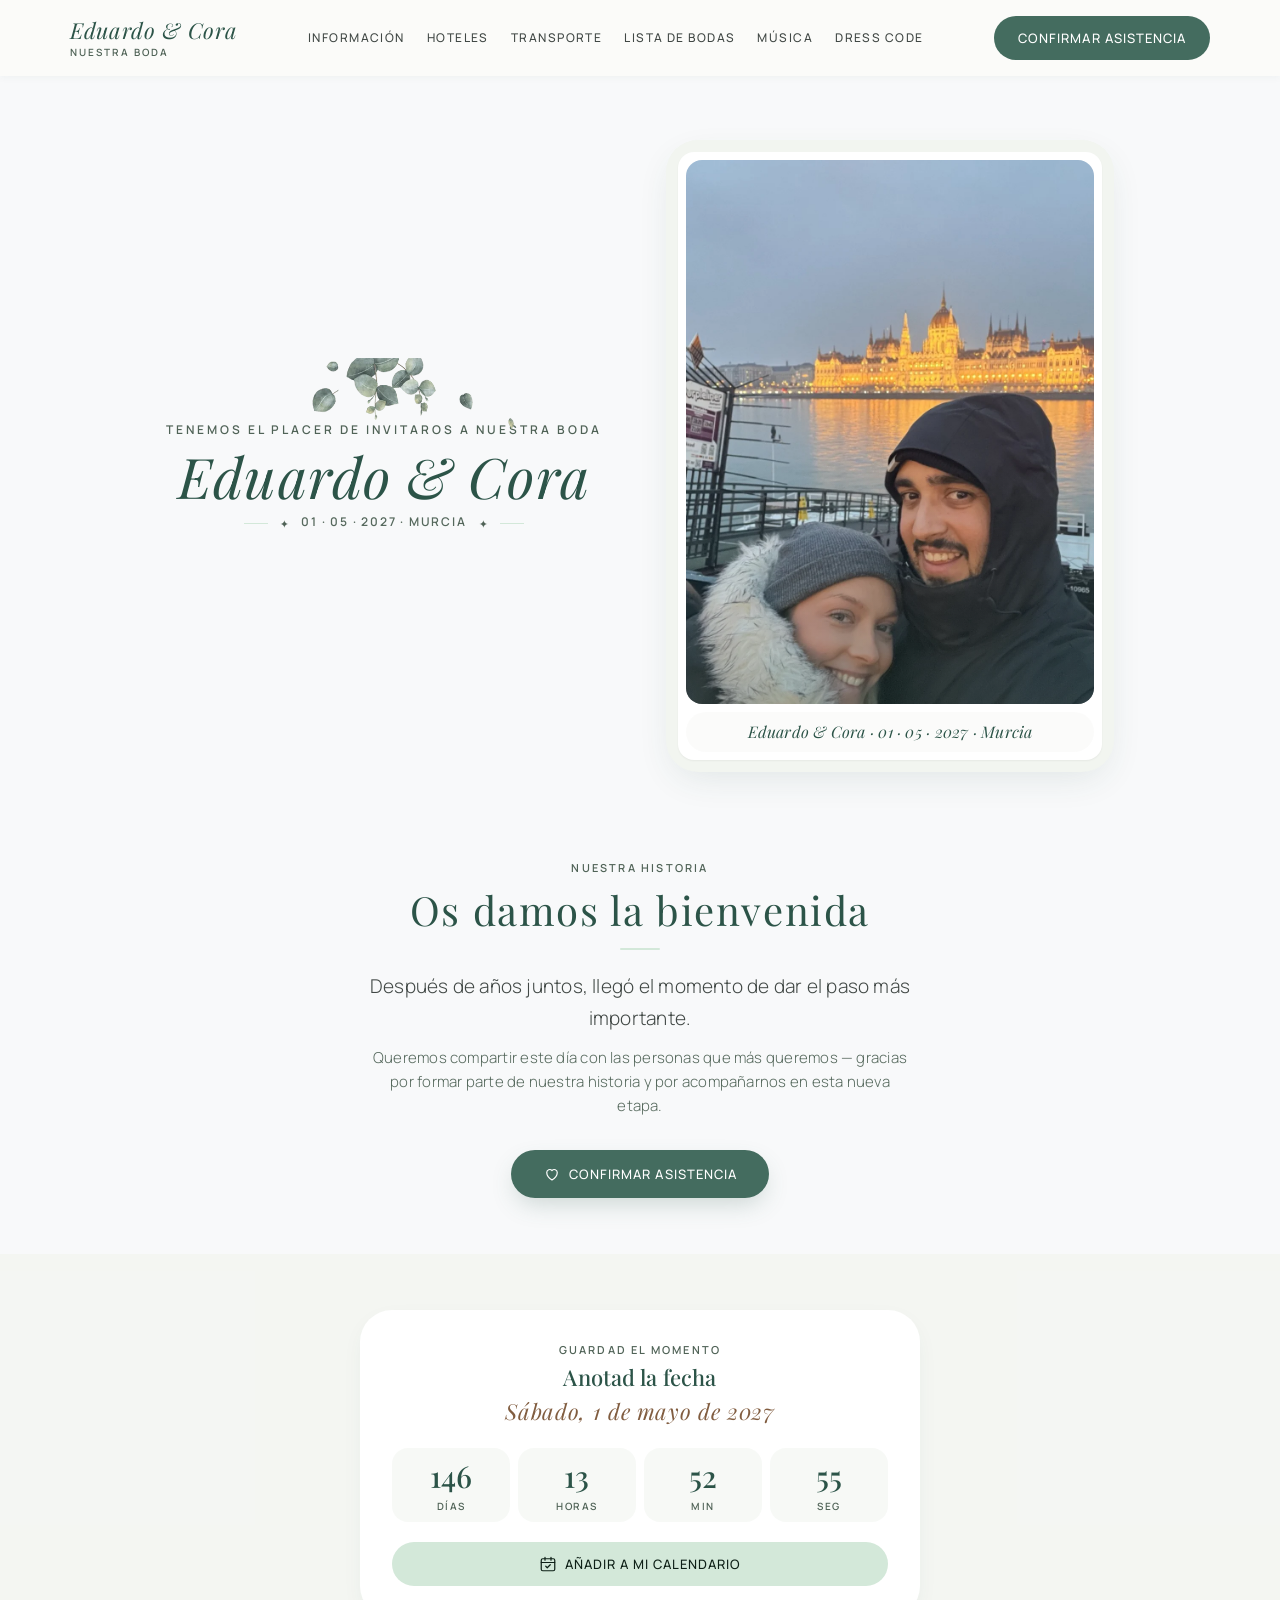
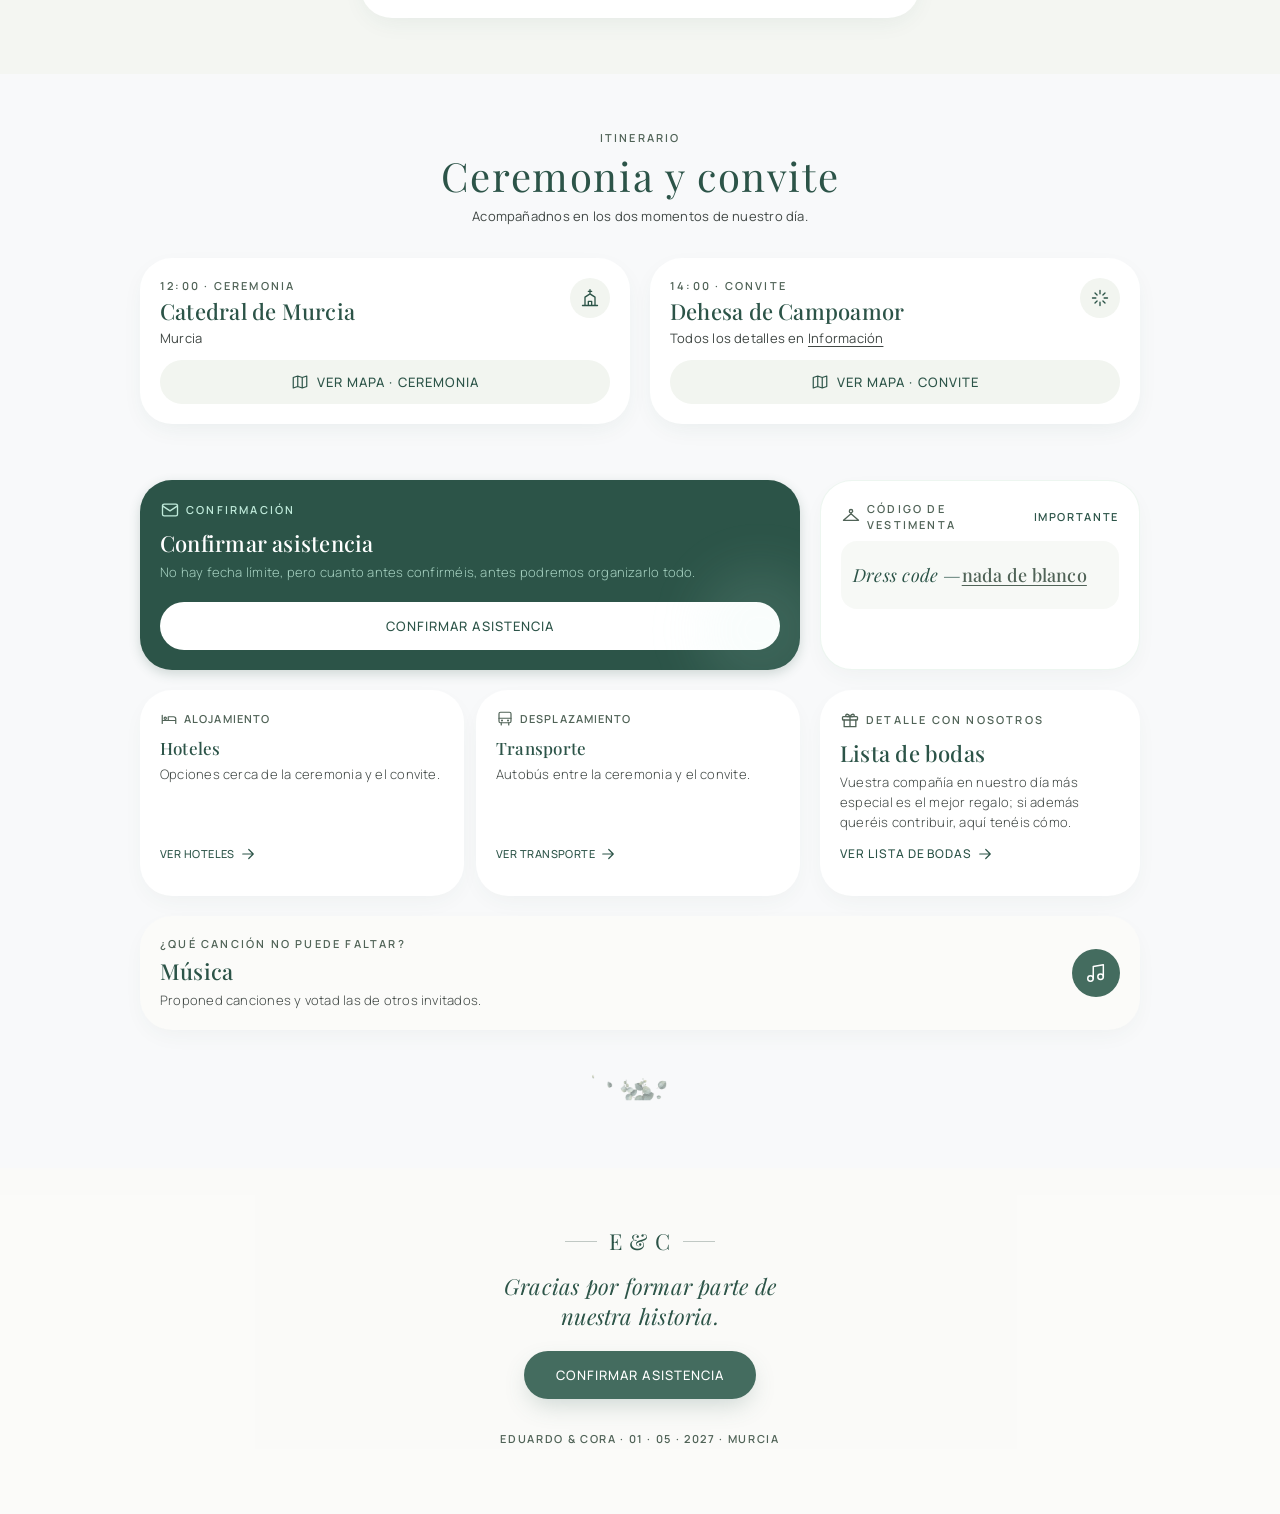
==== commit ef7cfecf: "Diseño 'Botanical Romance' (maqueta Stitch del owner) con los datos reales: barra superior + menú a " ====
--- a/index.html
+++ b/index.html
@@ -17,9 +17,9 @@
 
 <nav class="site-nav" aria-label="Navegación principal">
   <div class="nav-bar">
-    <a class="nav-mono" href="./" aria-label="Eduardo y Cora — Inicio">E &amp; C</a>
-    <ul id="siteMenu">
-      <li class="nav-home"><a href="./" aria-current="page">Inicio</a></li>
+    <button class="nav-toggle" type="button" aria-expanded="false" aria-controls="siteMenu" aria-label="Abrir menú"><svg class="ico" viewBox="0 0 24 24" aria-hidden="true"><path d="M4 7h16M4 12h16M4 17h16"/></svg></button>
+    <a class="nav-brand" href="./"><span class="nav-names">Eduardo &amp; Cora</span><span class="nav-sub">Nuestra boda</span></a>
+    <ul class="nav-links">
       <li><a href="informacion">Información</a></li>
       <li><a href="hoteles">Hoteles</a></li>
       <li><a href="transporte">Transporte</a></li>
@@ -27,59 +27,191 @@
       <li><a href="musica">Música</a></li>
       <li><a href="dress-code">Dress code</a></li>
     </ul>
-    <a class="nav-cta" href="confirmar-asistencia"><span class="nav-cta-long">Confirmar asistencia</span><span class="nav-cta-short">Confirmar</span></a>
-    <button class="nav-toggle" type="button" aria-expanded="false" aria-controls="siteMenu"><span class="nav-toggle-icon" aria-hidden="true"></span>Menú</button>
+    <a class="btn nav-cta" href="confirmar-asistencia">Confirmar asistencia</a>
+    <a class="nav-heart" href="confirmar-asistencia" aria-label="Confirmar asistencia"><svg class="ico" viewBox="0 0 24 24" aria-hidden="true"><path d="M12 20s-7-4.4-7-10a4 4 0 0 1 7-2.6A4 4 0 0 1 19 10c0 5.6-7 10-7 10z"/></svg></a>
+  </div>
+  <div class="nav-drawer" id="siteMenu">
+    <div class="drawer-head">
+      <span class="nav-names">Eduardo &amp; Cora</span>
+      <button class="nav-close" type="button" data-nav-close aria-label="Cerrar menú"><svg class="ico" viewBox="0 0 24 24" aria-hidden="true"><path d="M6 6l12 12M18 6 6 18"/></svg></button>
+    </div>
+    <ul>
+      <li><a href="./" aria-current="page"><span>Inicio</span><svg class="ico" viewBox="0 0 24 24" aria-hidden="true"><path d="M5 12h14M13 6l6 6-6 6"/></svg></a></li>
+      <li><a href="informacion"><span>Información</span><svg class="ico" viewBox="0 0 24 24" aria-hidden="true"><path d="M5 12h14M13 6l6 6-6 6"/></svg></a></li>
+      <li><a href="hoteles"><span>Hoteles</span><svg class="ico" viewBox="0 0 24 24" aria-hidden="true"><path d="M5 12h14M13 6l6 6-6 6"/></svg></a></li>
+      <li><a href="transporte"><span>Transporte</span><svg class="ico" viewBox="0 0 24 24" aria-hidden="true"><path d="M5 12h14M13 6l6 6-6 6"/></svg></a></li>
+      <li><a href="lista-de-bodas"><span>Lista de bodas</span><svg class="ico" viewBox="0 0 24 24" aria-hidden="true"><path d="M5 12h14M13 6l6 6-6 6"/></svg></a></li>
+      <li><a href="musica"><span>Música</span><svg class="ico" viewBox="0 0 24 24" aria-hidden="true"><path d="M5 12h14M13 6l6 6-6 6"/></svg></a></li>
+      <li><a href="dress-code"><span>Dress code</span><svg class="ico" viewBox="0 0 24 24" aria-hidden="true"><path d="M5 12h14M13 6l6 6-6 6"/></svg></a></li>
+      <li class="drawer-rsvp"><a href="confirmar-asistencia"><span>Confirmar asistencia</span><svg class="ico" viewBox="0 0 24 24" aria-hidden="true"><path d="M12 20s-7-4.4-7-10a4 4 0 0 1 7-2.6A4 4 0 0 1 19 10c0 5.6-7 10-7 10z"/></svg></a></li>
+    </ul>
+    <div class="drawer-foot">
+      <p class="mono">E &amp; C</p>
+      <p class="kicker">01 · 05 · 2027 · Murcia</p>
+    </div>
   </div>
 </nav>
+<nav class="tab-bar" aria-label="Accesos rápidos">
+  <ul>
+    <li><a href="./" aria-current="page"><svg class="ico" viewBox="0 0 24 24" aria-hidden="true"><path d="M3 11l9-7 9 7v9a1 1 0 0 1-1 1h-5v-6h-6v6H4a1 1 0 0 1-1-1z"/></svg>Inicio</a></li>
+    <li><a href="confirmar-asistencia"><svg class="ico" viewBox="0 0 24 24" aria-hidden="true"><rect x="3" y="5" width="18" height="14" rx="2"/><path d="m3 7 9 6 9-6"/></svg>RSVP</a></li>
+    <li><a href="lista-de-bodas"><svg class="ico" viewBox="0 0 24 24" aria-hidden="true"><rect x="3" y="8" width="18" height="4" rx="1"/><path d="M5 12v8h14v-8M12 8v12M12 8C10 4 6.5 4.5 7 7c.3 1.2 2.5 1 5 1zm0 0c2-4 5.5-3.5 5-1-.3 1.2-2.5 1-5 1z"/></svg>Regalos</a></li>
+    <li><a href="informacion"><svg class="ico" viewBox="0 0 24 24" aria-hidden="true"><circle cx="12" cy="12" r="9"/><path d="M12 11v6M12 7.5v.5"/></svg>Info</a></li>
+    <li><a href="musica"><svg class="ico" viewBox="0 0 24 24" aria-hidden="true"><path d="M9 18V5l11-2v13"/><circle cx="6" cy="18" r="3"/><circle cx="17" cy="16" r="3"/></svg>Música</a></li>
+  </ul>
+</nav>
 
 <main class="home">
 
-  <article class="invite rv">
-    <div class="invite-inner">
-      <div class="invite-arch">
-        <img src="assets/images/pareja-hero.webp" alt="Eduardo y Cora" width="960" height="1280" loading="eager">
-      </div>
-      <p class="invite-kicker">Tenemos el placer de invitaros a nuestra boda</p>
-      <h1 class="invite-names">Eduardo <span class="amp">&amp;</span> Cora</h1>
-      <p class="invite-date" aria-label="Sábado, 1 de mayo de 2027">
-        <span>Sábado</span><span class="rule" aria-hidden="true"></span><span class="day">01</span><span class="rule" aria-hidden="true"></span><span>Mayo</span>
-      </p>
-      <p class="invite-year">2027</p>
-
-      <div class="invite-events">
-        <div class="invite-event">
-          <span class="event-label">Ceremonia · 12:00</span>
-          <span class="event-place">Catedral de Murcia</span>
-          <a href="informacion#tab-ceremonia">Ver mapa</a>
-        </div>
-        <div class="invite-event">
-          <span class="event-label">Convite · 14:00</span>
-          <span class="event-place">Dehesa de Campoamor</span>
-          <a href="informacion#tab-banquete">Ver mapa</a>
-        </div>
-      </div>
-
-      <a class="btn" href="confirmar-asistencia">Confirmar asistencia</a>
-    </div>
-  </article>
-
-  <section class="countdown rv" id="countdown" aria-label="Cuenta atrás para la boda">
-    <div class="countdown-item"><b data-c="days">0</b><span>días</span></div>
-    <div class="countdown-item"><b data-c="hours">0</b><span>horas</span></div>
-    <div class="countdown-item"><b data-c="mins">0</b><span>minutos</span></div>
-    <div class="countdown-item"><b data-c="secs">0</b><span>segundos</span></div>
-  </section>
-
-  <p class="home-welcome rv">Después de años juntos, llegó el momento de dar el paso más importante. Queremos compartir este día con las personas que más queremos — gracias por formar parte de nuestra historia y por acompañarnos en esta nueva etapa.</p>
-
-  <p class="home-dress rv">Dress code — <a href="dress-code">nada de blanco</a></p>
+  <section class="hero">
+    <div class="hero-left">
+      <img class="hero-sprig" src="assets/images/eucalipto.webp" alt="" width="512" height="140">
+      <div class="hero-text">
+        <span class="kicker">Tenemos el placer de invitaros a nuestra boda</span>
+        <h1 class="hero-names">Eduardo &amp; Cora</h1>
+        <div class="hero-date">
+          <span class="rule" aria-hidden="true"></span><span class="star" aria-hidden="true">✦</span>
+          <span class="kicker">01 · 05 · 2027 · Murcia</span>
+          <span class="star" aria-hidden="true">✦</span><span class="rule" aria-hidden="true"></span>
+        </div>
+      </div>
+    </div>
+    <div class="mat rv">
+      <div class="mat-inner">
+        <div class="mat-photo">
+          <img src="assets/images/pareja-hero.webp" alt="Eduardo y Cora en Budapest" width="960" height="1280" loading="eager">
+        </div>
+        <p class="mat-caption">Eduardo &amp; Cora · 01 · 05 · 2027 · Murcia</p>
+      </div>
+    </div>
+  </section>
+
+  <section class="letter rv">
+    <span class="kicker">Nuestra historia</span>
+    <h2 class="section-title">Os damos la bienvenida</h2>
+    <div class="mini-rule" aria-hidden="true"></div>
+    <p class="big">Después de años juntos, llegó el momento de dar el paso más importante.</p>
+    <p>Queremos compartir este día con las personas que más queremos — gracias por formar parte de nuestra historia y por acompañarnos en esta nueva etapa.</p>
+    <a class="btn" href="confirmar-asistencia"><svg class="ico ico-sm" viewBox="0 0 24 24" aria-hidden="true"><path d="M12 20s-7-4.4-7-10a4 4 0 0 1 7-2.6A4 4 0 0 1 19 10c0 5.6-7 10-7 10z"/></svg>Confirmar asistencia</a>
+  </section>
+
+  <section class="save-band">
+    <div class="save-card rv">
+      <span class="kicker">Guardad el momento</span>
+      <h2>Anotad la fecha</h2>
+      <p class="save-date-text">Sábado, 1 de mayo de 2027</p>
+      <div class="countdown" id="countdown" aria-label="Cuenta atrás para la boda">
+        <div class="countdown-item"><b data-c="days">0</b><span>Días</span></div>
+        <div class="countdown-item"><b data-c="hours">0</b><span>Horas</span></div>
+        <div class="countdown-item"><b data-c="mins">0</b><span>Min</span></div>
+        <div class="countdown-item"><b data-c="secs">0</b><span>Seg</span></div>
+      </div>
+      <button class="btn cal-btn" type="button" id="calBtn" aria-expanded="false" aria-controls="calOptions"><svg class="ico ico-sm" viewBox="0 0 24 24" aria-hidden="true"><rect x="3" y="5" width="18" height="16" rx="2"/><path d="M3 10h18M8 3v4M16 3v4M9 15l2 2 4-4"/></svg>Añadir a mi calendario</button>
+      <div class="cal-options" id="calOptions" hidden>
+        <span class="kicker">Elige tu calendario</span>
+        <a href="https://calendar.google.com/calendar/render?action=TEMPLATE&amp;text=Boda+de+Eduardo+y+Cora&amp;dates=20270501/20270502&amp;details=Ceremonia+a+las+12%3A00+en+la+Catedral+de+Murcia.+Convite+a+las+14%3A00+en+Dehesa+de+Campoamor.&amp;location=Catedral+de+Murcia" target="_blank" rel="noopener noreferrer"><span><svg class="ico" viewBox="0 0 24 24" aria-hidden="true"><rect x="3" y="5" width="18" height="16" rx="2"/><path d="M3 10h18M8 3v4M16 3v4"/></svg>Google Calendar</span><svg class="ico ico-sm" viewBox="0 0 24 24" aria-hidden="true"><path d="M5 12h14M13 6l6 6-6 6"/></svg></a>
+        <a href="assets/boda-eduardo-cora.ics" download><span><svg class="ico" viewBox="0 0 24 24" aria-hidden="true"><rect x="6" y="2" width="12" height="20" rx="2"/><path d="M11 18h2"/></svg>Apple / Outlook (.ics)</span><svg class="ico ico-sm" viewBox="0 0 24 24" aria-hidden="true"><path d="M12 4v11M7 10l5 5 5-5M5 20h14"/></svg></a>
+      </div>
+    </div>
+  </section>
+
+  <section class="itinerary">
+    <div class="itinerary-head rv">
+      <span class="kicker">Itinerario</span>
+      <h2 class="section-title">Ceremonia y convite</h2>
+      <p>Acompañadnos en los dos momentos de nuestro día.</p>
+    </div>
+    <div class="event-list">
+      <article class="event-card rv">
+        <div class="event-top">
+          <div>
+            <span class="kicker">12:00 · Ceremonia</span>
+            <h3>Catedral de Murcia</h3>
+            <p class="where">Murcia</p>
+          </div>
+          <div class="icon-dot" aria-hidden="true"><svg class="ico" viewBox="0 0 24 24"><path d="M12 2v4M10 4h4M6 21V11l6-4 6 4v10M3 21h18M10 21v-5h4v5"/></svg></div>
+        </div>
+        <a class="btn btn-soft" href="https://maps.google.com/?q=Catedral+de+Murcia" target="_blank" rel="noopener noreferrer"><svg class="ico ico-sm" viewBox="0 0 24 24" aria-hidden="true"><path d="M9 4 3 6v14l6-2 6 2 6-2V4l-6 2-6-2zM9 4v14M15 6v14"/></svg>Ver mapa · Ceremonia</a>
+      </article>
+      <article class="event-card rv">
+        <div class="event-top">
+          <div>
+            <span class="kicker">14:00 · Convite</span>
+            <h3>Dehesa de Campoamor</h3>
+            <p class="where">Todos los detalles en <a href="informacion#tab-banquete" style="text-decoration:underline;text-underline-offset:3px;">Información</a></p>
+          </div>
+          <div class="icon-dot" aria-hidden="true"><svg class="ico" viewBox="0 0 24 24"><path d="M12 3v4M12 17v4M3 12h4M17 12h4M6 6l2.5 2.5M15.5 15.5 18 18M6 18l2.5-2.5M15.5 8.5 18 6"/></svg></div>
+        </div>
+        <a class="btn btn-soft" href="https://maps.google.com/?q=Dehesa+de+Campoamor" target="_blank" rel="noopener noreferrer"><svg class="ico ico-sm" viewBox="0 0 24 24" aria-hidden="true"><path d="M9 4 3 6v14l6-2 6 2 6-2V4l-6 2-6-2zM9 4v14M15 6v14"/></svg>Ver mapa · Convite</a>
+      </article>
+    </div>
+  </section>
+
+  <section class="quick">
+    <div class="quick-grid">
+      <div class="q-card q-rsvp rv">
+        <div class="q-label"><svg class="ico" viewBox="0 0 24 24" aria-hidden="true"><rect x="3" y="5" width="18" height="14" rx="2"/><path d="m3 7 9 6 9-6"/></svg><span class="kicker" style="color:inherit">Confirmación</span></div>
+        <h3>Confirmar asistencia</h3>
+        <p>No hay fecha límite, pero cuanto antes confirméis, antes podremos organizarlo todo.</p>
+        <a class="btn btn-light" href="confirmar-asistencia">Confirmar asistencia</a>
+      </div>
+
+      <div class="q-card q-dress rv">
+        <div class="q-head">
+          <div class="q-label"><svg class="ico" viewBox="0 0 24 24" aria-hidden="true"><path d="M12 7a2 2 0 1 1 2-2c0 1-2 1.5-2 3M12 8 3 16h18z"/></svg><span class="kicker">Código de vestimenta</span></div>
+          <span class="tag">Importante</span>
+        </div>
+        <div class="dress-line">
+          <a href="dress-code">Dress code — <span>nada de blanco</span></a>
+        </div>
+      </div>
+
+      <div class="q-pair">
+        <div class="q-card rv">
+          <div>
+            <div class="q-label"><svg class="ico" viewBox="0 0 24 24" aria-hidden="true"><path d="M3 18V7M3 14h18v4M21 14v-2a3 3 0 0 0-3-3h-7v5"/><circle cx="7" cy="11" r="1.5"/></svg><span class="kicker">Alojamiento</span></div>
+            <h3>Hoteles</h3>
+            <p>Opciones cerca de la ceremonia y el convite.</p>
+          </div>
+          <a class="link-arrow" href="hoteles">Ver hoteles <svg class="ico ico-sm" viewBox="0 0 24 24" aria-hidden="true"><path d="M5 12h14M13 6l6 6-6 6"/></svg></a>
+        </div>
+        <div class="q-card rv">
+          <div>
+            <div class="q-label"><svg class="ico" viewBox="0 0 24 24" aria-hidden="true"><rect x="4" y="3" width="16" height="14" rx="2"/><path d="M4 11h16M7 17v3M17 17v3"/><circle cx="8" cy="14" r=".6"/><circle cx="16" cy="14" r=".6"/></svg><span class="kicker">Desplazamiento</span></div>
+            <h3>Transporte</h3>
+            <p>Autobús entre la ceremonia y el convite.</p>
+          </div>
+          <a class="link-arrow" href="transporte">Ver transporte <svg class="ico ico-sm" viewBox="0 0 24 24" aria-hidden="true"><path d="M5 12h14M13 6l6 6-6 6"/></svg></a>
+        </div>
+      </div>
+
+      <div class="q-card rv">
+        <div class="q-label"><svg class="ico" viewBox="0 0 24 24" aria-hidden="true"><rect x="3" y="8" width="18" height="4" rx="1"/><path d="M5 12v8h14v-8M12 8v12M12 8C10 4 6.5 4.5 7 7c.3 1.2 2.5 1 5 1zm0 0c2-4 5.5-3.5 5-1-.3 1.2-2.5 1-5 1z"/></svg><span class="kicker">Detalle con nosotros</span></div>
+        <h3>Lista de bodas</h3>
+        <p>Vuestra compañía en nuestro día más especial es el mejor regalo; si además queréis contribuir, aquí tenéis cómo.</p>
+        <a class="link-arrow" href="lista-de-bodas">Ver lista de bodas <svg class="ico ico-sm" viewBox="0 0 24 24" aria-hidden="true"><path d="M5 12h14M13 6l6 6-6 6"/></svg></a>
+      </div>
+
+      <div class="q-card q-music rv">
+        <div>
+          <span class="kicker" style="margin-bottom:4px">¿Qué canción no puede faltar?</span>
+          <h3>Música</h3>
+          <p>Proponed canciones y votad las de otros invitados.</p>
+        </div>
+        <a class="round-btn" href="musica" aria-label="Ir a Música"><svg class="ico" viewBox="0 0 24 24" aria-hidden="true"><path d="M9 18V5l11-2v13"/><circle cx="6" cy="18" r="3"/><circle cx="17" cy="16" r="3"/></svg></a>
+      </div>
+    </div>
+  </section>
+
+  <div class="sprig-foot" aria-hidden="true"><img src="assets/images/eucalipto.webp" alt="" width="512" height="140"></div>
 
 </main>
 
 <footer class="site-footer">
-  <p class="footer-names">Eduardo &amp; Cora</p>
-  <p class="footer-date">01 · 05 · 2027 · Murcia</p>
-  <a class="footer-cta" href="confirmar-asistencia">Confirmar asistencia</a>
+  <div class="footer-mono" aria-hidden="true"><span class="rule"></span><span>E &amp; C</span><span class="rule"></span></div>
+  <p class="footer-thanks">Gracias por formar parte de nuestra historia.</p>
+  <a class="btn" href="confirmar-asistencia">Confirmar asistencia</a>
+  <p class="kicker">Eduardo &amp; Cora · 01 · 05 · 2027 · Murcia</p>
 </footer>
 
 <script src="assets/js/main.js" defer></script>
--- a/styles.css
+++ b/styles.css
@@ -1,340 +1,146 @@
 /* ============================================================
-   Edu & Cora — sistema visual
-   24-sep-2026: diseño PROPIO "Invitación" (Propuesta B del lienzo de
-   rediseño, elegida por el owner). Deja de ser calco de Green Leaves:
-   papel crudo, una tarjeta con filete, un solo acento salvia, sin
-   sombras. Se conservan las tres fuentes que eligió la pareja.
+   Edu & Cora — sistema visual "Botanical Romance"
+   24-sep-2026: diseño de Stitch aportado por el owner
+   (Eduycora/stitch_green_leaves_wedding_website). Se toma la PIEL y la
+   composición; los textos, fechas, lugares y fotos son los reales de la
+   pareja (la maqueta traía nombres, una finca y fotos de relleno).
+   Sustituye a la Propuesta B "Invitación" de la misma mañana.
+   Tokens: los del DESIGN.md de Stitch, traducidos a variables propias
+   (sin el Tailwind de CDN, que es solo para desarrollo).
    ============================================================ */
 
-@import url('https://fonts.googleapis.com/css2?family=Cormorant+Garamond:wght@400;500;600&family=Great+Vibes&family=Jost:wght@300;400;500;600&display=swap');
+@import url('https://fonts.googleapis.com/css2?family=Manrope:wght@300;400;500;600&family=Playfair+Display:ital,wght@0,400;0,500;1,400&display=swap');
 
 :root{
-  /* Color — medido de la referencia, un único acento (verde salvia) */
-  --bg: #EEE8DD;          /* papel crudo */
-  --surface: #FBF8F2;     /* la tarjeta */
-  --field: #FFFFFF;
-  --ink: #34302F;
-  --ink-soft: #625A55;
-  --h1-home: #34302F;
-  --name-color: #34302F;
-  --accent: #5C6B55;      /* salvia — único acento */
-  --accent-hover: #48553F;
-  --line: #DDD4C4;        /* filetes */
-  --nav-bg: #EEE8DD;
-  --error: #B3363B;
-  --border-input: #B9AF9F;
-  --border-input-focus: #5C6B55;
-  --divider: #5C6B55;
-  --song-card-bg: #F3EEE5;
-
-  /* Tipografía — Cormorant Garamond y Great Vibes son equivalentes libres de
-     helloParishSerifMedium / missKatherineScript (fuentes propietarias del
-     template origen, sin licencia confirmada). Great Vibes: caligráfica de
-     invitación clásica, más formal que un brush script casual — pedido
-     explícito 1-sep-2026 ("fuente apropiada para un convite"). Body:
-     Poppins (match exacto del original) sustituida por Jost el 3-sep-2026
-     — mismo pedido, esta vez sobre el texto de cuerpo ("fuente más de
-     bodas"); Jost es más elegante y menos corporativa manteniendo la
-     legibilidad de un sans a tamaño de párrafo. */
-  --display: 'Cormorant Garamond', Georgia, serif;
-  --script: 'Great Vibes', cursive;
-  --body: 'Jost', sans-serif;
-
-  /* Escala — salto brutal de la referencia (120px firma / 18px cuerpo),
-     con clamp() para que respire en móvil (la referencia no es responsive:
-     desviación consciente, ver informe de entrega). Great Vibes tiene menos
-     peso visual que un brush script a igual tamaño → +8% para compensar. */
-  --t-script-name: clamp(56px, 13vw, 130px);
-  --t-script-lg: clamp(48px, 10vw, 130px);
-  --t-display: clamp(30px, 5.5vw, 50px);
-  --t-sub: clamp(19px, 2.5vw, 22px);
-  --t-body: clamp(15px, 1.6vw, 18px);
-  --t-small: 14px;
-  --t-nav: 15px;
-
-  /* Espaciado en escala */
-  --s1: 8px; --s2: 16px; --s3: 24px; --s4: 40px; --s5: 64px; --s6: 96px;
-  --section: clamp(48px, 8vw, 90px);
-
-  /* Movimiento */
+  /* Color */
+  --canvas: #FBFBF9;          /* cream-canvas */
+  --surface: #F8F9FA;
+  --card: #FFFFFF;
+  --sage: #F2F5F0;            /* sage-wash */
+  --sage-2: #D3E8D9;          /* secondary-container */
+  --line: #E3E7E1;            /* border-delicate */
+  --ink: #191C1D;
+  --ink-soft: #414845;        /* on-surface-variant */
+  --ink-muted: #56695D;       /* on-secondary-container */
+  --primary: #2C5448;         /* títulos */
+  --accent: #446C5F;          /* botones (primary-container) */
+  --accent-hover: #37574D;
+  --secondary: #506357;       /* rótulos */
+  --gold: #815D40;            /* tertiary-container: fecha destacada */
+  --on-dark: #C0EBDB;
+  --on-dark-soft: #A5D0C0;
+  --error: #BA1A1A;
+
+  /* Tipografía */
+  --serif: 'Playfair Display', Georgia, serif;
+  --sans: 'Manrope', system-ui, sans-serif;
+
+  /* Forma y sombra */
+  --r: 1rem;
+  --r-lg: 2rem;
+  --pill: 9999px;
+  --shadow: 0 8px 24px -6px rgba(44,84,72,.08);
+  --shadow-lg: 0 12px 36px -8px rgba(44,84,72,.12);
+  --shadow-btn: 0 10px 25px -5px rgba(68,108,95,.25);
+
+  /* Espacio */
+  --gutter: 1rem;
+  --s-xs: .375rem; --s-sm: .75rem; --s-md: 1.25rem; --s-lg: 2rem; --s-xl: 3.5rem;
+  --bar: 80px;
+
   --ease: cubic-bezier(.22,.7,.25,1);
   --ease-out: cubic-bezier(.16,1,.3,1);
-  --ease-bounce: cubic-bezier(.17,.67,.57,1.47);
-  --fast: 180ms; --normal: 320ms; --slow: 600ms;
-
-  --r-sm: 3px; --r-md: 8px; --r-pill: 99px;
+
+  /* Alias de los nombres antiguos que aún usan estilos en línea de algunas
+     páginas y del panel (panel.php, musica, dress-code, lista-de-bodas) */
+  --display: var(--serif);
+  --body: var(--sans);
+  --script: var(--serif);
+  --name-color: var(--primary);
+  --s3: 24px; --s4: 40px; --s5: 64px;
+  --section: clamp(48px, 8vw, 90px);
+  --t-script-lg: 34px;
+  --t-sub: 19px;
 }
 
 *{ box-sizing: border-box; }
-html{ font-size: 10px; }
+html{ -webkit-text-size-adjust: 100%; }
 body{
   margin: 0;
-  background: var(--bg);
+  min-height: 100vh;
+  background: var(--surface);
   color: var(--ink);
-  font-family: var(--body);
+  font-family: var(--sans);
   font-weight: 300;
-  font-size: var(--t-body);
+  font-size: 15px;
   line-height: 1.6;
+  letter-spacing: .015em;
   -webkit-font-smoothing: antialiased;
-}
+  padding-top: var(--bar);
+  padding-bottom: calc(var(--bar) + env(safe-area-inset-bottom, 0px));
+}
+body.nav-lock{ overflow: hidden; }
 img{ max-width: 100%; display: block; }
 a{ color: inherit; text-decoration: none; }
-b, strong{ font-family: var(--body); font-weight: 500; }
-
-.wrap{
-  width: min(980px, 100% - 32px);
-  margin: 0 auto;
-}
-
-.deco-flourish{
-  display: flex;
+b, strong{ font-weight: 500; }
+::selection{ background: var(--sage-2); }
+.ico{ width: 22px; height: 22px; flex-shrink: 0; fill: none; stroke: currentColor; stroke-width: 1.6; stroke-linecap: round; stroke-linejoin: round; }
+.ico-sm{ width: 18px; height: 18px; }
+:focus-visible{ outline: 2px solid var(--accent); outline-offset: 3px; }
+
+/* Rótulo en versalitas (label-caps) */
+.kicker{
+  display: block;
+  font-family: var(--sans);
+  font-size: 11px;
+  font-weight: 600;
+  line-height: 16px;
+  letter-spacing: .2em;
+  text-transform: uppercase;
+  color: var(--secondary);
+}
+
+/* ---------- Botones ---------- */
+.btn{
+  display: inline-flex;
   align-items: center;
   justify-content: center;
-  gap: var(--s2);
-  width: min(360px, 70%);
-  margin: 0 auto;
-  color: var(--accent);
-}
-.deco-flourish::before,
-.deco-flourish::after{
-  content: '';
-  flex: 1;
-  height: 1px;
-  background: currentColor;
-  opacity: .5;
-}
-.deco-flourish svg{ width: 22px; height: 22px; flex-shrink: 0; }
-.couple-names{
-  font-family: var(--script);
-  font-size: var(--t-script-name);
-  color: var(--name-color);
-  margin: -2.6rem 0 0;
-  line-height: 1;
-}
-
-/* ---------- Nav (24-sep-2026) ----------
-   Barra fina fija arriba: monograma a la izquierda, enlaces, y
-   "Confirmar asistencia" como botón siempre visible — es la acción que
-   importa (el formulario), así que no va escondida entre siete enlaces.
-   Por debajo de 900px los enlaces se pliegan en "Menú"; el botón de
-   confirmar se queda fuera del desplegable, en la barra. */
-.site-nav{
-  position: sticky;
-  top: 0;
-  z-index: 50;
-  background: rgba(238,232,221,.94);
-  -webkit-backdrop-filter: blur(8px);
-  backdrop-filter: blur(8px);
-  border-bottom: 1px solid var(--line);
-}
-.nav-bar{
-  display: flex;
-  align-items: center;
-  gap: var(--s3);
-  width: min(1200px, 100% - 32px);
-  min-height: 68px;
-  margin: 0 auto;
-}
-.nav-mono{
-  font-family: var(--script);
-  font-size: 32px;
-  line-height: 1;
-  color: var(--ink);
-  padding: 6px 0;
-  white-space: nowrap;
-}
-.site-nav ul{
-  list-style: none;
-  display: flex;
-  justify-content: center;
-  gap: var(--s3);
-  flex: 1;
-  margin: 0;
-  padding: 0;
-}
-.site-nav ul a{
-  display: block;
-  font-family: var(--body);
-  font-weight: 400;
-  font-size: 12.5px;
-  letter-spacing: .14em;
-  text-transform: uppercase;
-  color: var(--ink);
-  padding: 12px 0;
-  border-bottom: 1px solid transparent;
-  transition: color var(--fast) var(--ease), border-color var(--fast) var(--ease);
-}
-.site-nav ul a:hover{ color: var(--accent); }
-.site-nav ul a[aria-current="page"]{ color: var(--accent); border-bottom-color: var(--accent); }
-.site-nav .nav-home{ display: none; }
-.nav-cta{
-  font-family: var(--body);
-  font-weight: 400;
-  font-size: 12.5px;
-  letter-spacing: .14em;
-  text-transform: uppercase;
-  white-space: nowrap;
-  color: #FBF8F2;
-  background: var(--accent);
-  padding: 13px 22px;
-  border-radius: var(--r-pill);
-  transition: background var(--fast) var(--ease);
-}
-.nav-cta:hover{ background: var(--accent-hover); }
-.nav-cta[aria-current="page"]{ background: transparent; color: var(--accent); box-shadow: inset 0 0 0 1px var(--accent); }
-.nav-cta-short{ display: none; }
-.site-nav a:focus-visible, .nav-toggle:focus-visible{ outline: 2px solid var(--accent); outline-offset: 3px; }
-
-.nav-toggle{ display: none; }
-.nav-toggle-icon{
-  position: relative;
-  display: block;
-  width: 18px; height: 1.5px;
-  background: currentColor;
-  transition: background var(--fast) var(--ease);
-}
-.nav-toggle-icon::before,
-.nav-toggle-icon::after{
-  content: '';
-  position: absolute;
-  left: 0;
-  width: 18px; height: 1.5px;
-  background: currentColor;
-  transition: transform var(--fast) var(--ease);
-}
-.nav-toggle-icon::before{ top: -5px; }
-.nav-toggle-icon::after{ top: 5px; }
-.site-nav.open .nav-toggle-icon{ background: transparent; }
-.site-nav.open .nav-toggle-icon::before{ transform: translateY(5px) rotate(45deg); }
-.site-nav.open .nav-toggle-icon::after{ transform: translateY(-5px) rotate(-45deg); }
-
-@media (max-width: 900px){
-  .nav-bar{ flex-wrap: wrap; gap: 10px; min-height: 60px; }
-  .nav-mono{ margin-right: auto; }
-  .nav-toggle{
-    display: flex;
-    align-items: center;
-    gap: 10px;
-    min-height: 44px;
-    padding: 0 16px;
-    background: none;
-    border: 1px solid var(--ink);
-    border-radius: var(--r-pill);
-    cursor: pointer;
-    font-family: var(--body);
-    font-weight: 400;
-    font-size: 12px;
-    letter-spacing: .14em;
-    text-transform: uppercase;
-    color: var(--ink);
-  }
-  .nav-cta{ padding: 0 16px; min-height: 44px; display: flex; align-items: center; }
-  .site-nav ul{
-    order: 5;
-    flex-basis: 100%;
-    display: none;
-    flex-direction: column;
-    gap: 0;
-    padding: 4px 0 12px;
-    border-top: 1px solid var(--line);
-  }
-  .site-nav.open ul{ display: flex; animation: navDrop 240ms var(--ease-out); }
-  .site-nav .nav-home{ display: block; }
-  .site-nav ul a{ padding: 14px 0; font-size: 13px; text-align: center; border-bottom: 0; }
-  .site-nav ul a[aria-current="page"]{ border-bottom: 0; }
-}
-@media (max-width: 420px){
-  .nav-cta-long{ display: none; }
-  .nav-cta-short{ display: inline; }
-}
-@keyframes navDrop{
-  from{ opacity: 0; transform: translateY(-6px); }
-  to{ opacity: 1; transform: none; }
-}
-
-/* ---------- Panel / superficie de contenido ---------- */
-.panel{
-  background: var(--surface);
-  border: 1px solid var(--line);
-}
-
-main{ padding: var(--section) 0; }
-.section{ padding-bottom: var(--section); }
-.section:last-child{ padding-bottom: 0; }
-
-h1, .h1{
-  font-family: var(--display);
-  font-weight: 400;
-  font-size: var(--t-display);
-  color: var(--h1-home);
-  text-align: center;
-  margin: 0 0 var(--s3);
-}
-.divider{
-  width: 64px;
-  height: 1px;
-  background: var(--accent);
-  margin: var(--s3) auto;
+  gap: 8px;
+  min-height: 48px;
+  padding: 0 2rem;
   border: 0;
-}
-.lede{
-  max-width: 640px;
-  margin: 0 auto var(--s4);
-  text-align: center;
-  font-size: var(--t-body);
-  font-weight: 300;
-  line-height: 1.7;
-}
-
-/* ---------- Cuenta atrás (base; la de Inicio se ajusta abajo) ---------- */
-.countdown{
-  display: flex;
-  justify-content: center;
-  gap: var(--s4);
-  margin-top: var(--s4);
-  padding-top: var(--s4);
-  border-top: 2px solid var(--accent);
-  width: 100%;
-}
-.countdown-item{
-  text-align: center;
-  min-width: 64px;
-}
-.countdown-item b{
-  display: block;
-  font-family: var(--display);
-  font-size: clamp(28px, 4vw, 40px);
-  color: var(--accent);
-  font-weight: 500;
-}
-.countdown-item span{
-  font-size: var(--t-small);
-  color: var(--ink-soft);
-  text-transform: lowercase;
-}
-
-/* ---------- Botones ---------- */
-.btn{
-  display: inline-block;
-  appearance: none;
-  border: none;
-  cursor: pointer;
+  border-radius: var(--pill);
   background: var(--accent);
   color: #fff;
-  font-family: var(--body);
-  font-weight: 400;
+  font-family: var(--sans);
   font-size: 13px;
-  letter-spacing: .16em;
+  font-weight: 500;
+  letter-spacing: .08em;
   text-transform: uppercase;
-  color: #FBF8F2;
-  padding: 18px 40px;
-  border-radius: var(--r-pill);
-  transition: background var(--fast) var(--ease), transform var(--fast) var(--ease);
+  cursor: pointer;
+  box-shadow: var(--shadow-btn);
+  transition: background .25s var(--ease), transform .15s var(--ease);
 }
 .btn:hover{ background: var(--accent-hover); }
 .btn:active{ transform: scale(.98); }
-.btn:focus-visible{ outline: 2px solid var(--accent-hover); outline-offset: 3px; }
 .btn.shake{ animation: shake .7s; }
+.btn-soft{
+  background: var(--sage);
+  color: var(--primary);
+  box-shadow: none;
+  min-height: 44px;
+  width: 100%;
+}
+.btn-soft:hover{ background: var(--sage-2); }
+.btn-light{ background: #fff; color: var(--primary); box-shadow: none; width: 100%; }
+.btn-light:hover{ background: var(--canvas); }
+.link-arrow{
+  display: inline-flex; align-items: center; gap: 4px;
+  min-height: 44px;
+  font-size: 12px; font-weight: 500; letter-spacing: .08em; text-transform: uppercase;
+  color: var(--primary);
+}
+.link-arrow:hover{ text-decoration: underline; text-underline-offset: 4px; }
 @keyframes shake{
   10%,90%{ transform: translateX(-1px); }
   20%,80%{ transform: translateX(2px); }
@@ -342,427 +148,519 @@
   40%,60%{ transform: translateX(4px); }
 }
 
-/* ---------- Formularios ---------- */
-form.stack{
-  max-width: 460px;
-  margin: 0 auto;
+/* ============================================================
+   Navegación
+   Móvil (≤900px, la maqueta): barra fija arriba con menú + nombres +
+   corazón de confirmar; menú a pantalla completa; barra de pestañas fija
+   abajo (Inicio · RSVP · Regalos · Info · Música).
+   Escritorio: barra superior con nombres, enlaces y botón de confirmar;
+   sin barra inferior.
+   Ganchos que usa main.js: .site-nav, .nav-toggle, #siteMenu, .open
+   ============================================================ */
+.site-nav{
+  position: fixed;
+  top: 0; left: 0; right: 0;
+  z-index: 60;
+}
+.nav-bar{
+  height: var(--bar);
+  padding: env(safe-area-inset-top, 0px) var(--gutter) 0;
+  display: flex;
+  align-items: center;
+  justify-content: space-between;
+  gap: var(--s-sm);
+  background: rgba(251,251,249,.9);
+  -webkit-backdrop-filter: blur(20px);
+  backdrop-filter: blur(20px);
+  box-shadow: 0 1px 8px rgba(44,84,72,.05);
+}
+.nav-toggle,
+.nav-close,
+.nav-heart{
+  width: 44px; height: 44px;
+  display: inline-flex; align-items: center; justify-content: center;
+  border: 0; border-radius: var(--pill);
+  background: transparent;
+  color: var(--primary);
+  cursor: pointer;
+  transition: background .2s var(--ease);
+}
+.nav-toggle:hover, .nav-close:hover, .nav-heart:hover{ background: var(--sage); }
+.nav-toggle .ico{ width: 26px; height: 26px; }
+.nav-brand{ display: flex; flex-direction: column; align-items: center; text-align: center; }
+.nav-names{ font-family: var(--serif); font-style: italic; font-size: 22px; line-height: 1.3; color: var(--primary); letter-spacing: .03em; white-space: nowrap; }
+.nav-sub{ font-size: 10px; font-weight: 600; letter-spacing: .2em; text-transform: uppercase; color: var(--secondary); }
+.nav-links, .nav-cta{ display: none; }
+
+/* Menú a pantalla completa */
+.nav-drawer{
+  position: fixed;
+  inset: 0;
+  z-index: 70;
   display: flex;
   flex-direction: column;
-  gap: var(--s3);
-}
+  background: var(--canvas);
+  transform: translateX(100%);
+  visibility: hidden;
+  transition: transform .3s var(--ease), visibility 0s linear .3s;
+}
+.site-nav.open .nav-drawer{
+  transform: none;
+  visibility: visible;
+  transition: transform .3s var(--ease), visibility 0s;
+}
+.drawer-head{
+  height: var(--bar);
+  padding: env(safe-area-inset-top, 0px) var(--gutter) 0 calc(var(--gutter) + 6px);
+  display: flex; align-items: center; justify-content: space-between;
+}
+.drawer-head .nav-names{ font-size: 24px; }
+.nav-close{ color: var(--secondary); }
+.nav-drawer ul{
+  list-style: none;
+  margin: 0;
+  padding: var(--s-lg) 1.5rem;
+  flex: 1;
+  display: flex;
+  flex-direction: column;
+  justify-content: center;
+  gap: var(--s-xs);
+  overflow-y: auto;
+}
+.nav-drawer li a{
+  display: flex; align-items: center; justify-content: space-between;
+  min-height: 52px;
+  font-family: var(--serif);
+  font-size: 22px;
+  font-weight: 400;
+  color: var(--ink-soft);
+  transition: color .2s var(--ease);
+}
+.nav-drawer li a .ico{ color: var(--secondary); }
+.nav-drawer li a:hover,
+.nav-drawer li a[aria-current="page"]{ color: var(--primary); }
+.nav-drawer li a[aria-current="page"]{ font-weight: 500; }
+.nav-drawer li.drawer-rsvp a{ color: var(--primary); font-weight: 500; }
+.nav-drawer li.drawer-rsvp .ico{ color: var(--primary); }
+.drawer-foot{
+  padding: 1.5rem var(--gutter) calc(1.5rem + env(safe-area-inset-bottom, 0px));
+  background: rgba(242,245,240,.6);
+  text-align: center;
+}
+.drawer-foot p{ margin: 0; }
+.drawer-foot .mono{ font-family: var(--serif); font-style: italic; font-size: 22px; color: var(--primary); }
+.drawer-foot .kicker{ margin-top: var(--s-xs); }
+
+/* Barra de pestañas inferior (móvil) */
+.tab-bar{
+  position: fixed;
+  left: 0; right: 0; bottom: 0;
+  z-index: 55;
+  background: rgba(251,251,249,.92);
+  -webkit-backdrop-filter: blur(20px);
+  backdrop-filter: blur(20px);
+  box-shadow: 0 -1px 8px rgba(44,84,72,.06);
+  padding-bottom: env(safe-area-inset-bottom, 0px);
+}
+.tab-bar ul{
+  list-style: none;
+  margin: 0 auto;
+  padding: 0 var(--s-xs);
+  max-width: 560px;
+  height: var(--bar);
+  display: flex;
+  justify-content: space-around;
+  align-items: center;
+}
+.tab-bar a{
+  display: flex; flex-direction: column; align-items: center; justify-content: center;
+  min-width: 56px; min-height: 52px;
+  padding: 0 var(--s-xs);
+  color: var(--ink-soft);
+  font-size: 10px; font-weight: 600; letter-spacing: .12em; text-transform: uppercase;
+  transition: color .2s var(--ease);
+}
+.tab-bar a .ico{ margin-bottom: 4px; }
+.tab-bar a:hover,
+.tab-bar a[aria-current="page"]{ color: var(--primary); }
+
+@media (min-width: 901px){
+  body{ padding-top: 76px; padding-bottom: 0; }
+  .nav-bar{ height: 76px; padding: 0 max(24px, calc((100vw - 1140px) / 2)); }
+  .nav-toggle, .nav-heart, .nav-drawer, .tab-bar{ display: none; }
+  .nav-brand{ align-items: flex-start; text-align: left; }
+  .nav-links{
+    display: flex;
+    list-style: none;
+    margin: 0; padding: 0;
+    gap: 22px;
+  }
+  .nav-links a{
+    display: block;
+    padding: 12px 0;
+    font-size: 12px; font-weight: 500; letter-spacing: .12em; text-transform: uppercase;
+    color: var(--ink-soft);
+    border-bottom: 1px solid transparent;
+    transition: color .2s var(--ease), border-color .2s var(--ease);
+  }
+  .nav-links a:hover{ color: var(--primary); }
+  .nav-links a[aria-current="page"]{ color: var(--primary); border-bottom-color: var(--accent); }
+  .nav-cta{ display: inline-flex; min-height: 44px; padding: 0 1.5rem; box-shadow: none; }
+  .nav-cta[aria-current="page"]{ background: transparent; color: var(--accent); box-shadow: inset 0 0 0 1.5px var(--accent); }
+}
+@media (min-width: 901px) and (max-width: 1080px){
+  .nav-links{ gap: 14px; }
+  .nav-links a{ letter-spacing: .06em; }
+}
+
+/* ============================================================
+   Inicio
+   ============================================================ */
+main.home{ display: flex; flex-direction: column; }
+.hero{
+  display: flex;
+  flex-direction: column;
+  align-items: center;
+  padding: var(--s-md) var(--gutter) 0;
+  overflow: hidden;
+}
+.hero-sprig{ width: 192px; height: auto; margin-bottom: -8px; opacity: .9; pointer-events: none; }
+.hero-text{ text-align: center; margin-bottom: var(--s-md); }
+.hero-text .kicker{ letter-spacing: .25em; margin-bottom: 4px; }
+.hero-names{
+  margin: 0;
+  font-family: var(--serif);
+  font-style: italic;
+  font-weight: 400;
+  font-size: 28px;
+  line-height: 36px;
+  letter-spacing: .03em;
+  color: var(--primary);
+}
+.hero-date{
+  display: flex; align-items: center; justify-content: center; gap: 12px;
+  margin-top: 4px;
+  color: var(--secondary);
+}
+.hero-date .rule{ width: 24px; height: 1px; background: var(--sage-2); }
+.hero-date .star{ font-size: 11px; }
+.hero-date .kicker{ color: var(--ink-muted); letter-spacing: .15em; }
+
+.mat{
+  width: 100%;
+  max-width: 448px;
+  background: var(--sage);
+  padding: 12px;
+  border-radius: var(--r-lg);
+  box-shadow: var(--shadow-lg);
+}
+.mat-inner{ background: var(--card); padding: 8px; border-radius: var(--r); box-shadow: 0 1px 2px rgba(0,0,0,.05); }
+.mat-photo{ position: relative; aspect-ratio: 3 / 4; border-radius: var(--r); overflow: hidden; }
+.mat-photo img{ width: 100%; height: 100%; object-fit: cover; object-position: center 60%; }
+.mat-photo::after{ content: ''; position: absolute; inset: 0; background: linear-gradient(to top, rgba(44,84,72,.3), transparent 45%); pointer-events: none; }
+.mat-caption{
+  /* En la maqueta flota sobre la foto; con la foto real tapaba las caras
+     (están en la mitad de abajo), así que va debajo, dentro del paspartú. */
+  margin: 8px 0 0;
+  padding: 8px 12px;
+  text-align: center;
+  border-radius: var(--pill);
+  background: rgba(251,251,249,.85);
+  -webkit-backdrop-filter: blur(4px);
+  backdrop-filter: blur(4px);
+  font-family: var(--serif);
+  font-style: italic;
+  font-size: 16px;
+  line-height: 1.5;
+  color: var(--primary);
+}
+
+.letter{
+  padding: var(--s-xl) var(--gutter);
+  display: flex; flex-direction: column; align-items: center;
+  text-align: center;
+}
+.letter .kicker{ margin-bottom: 8px; }
+.section-title{
+  margin: 0 0 var(--s-sm);
+  font-family: var(--serif);
+  font-weight: 400;
+  font-size: 28px;
+  line-height: 38px;
+  letter-spacing: .02em;
+  color: var(--primary);
+}
+.mini-rule{ width: 40px; height: 2px; border-radius: 2px; background: var(--sage-2); margin: 0 0 var(--s-md); }
+.letter p{ max-width: 24rem; margin: 0 0 var(--s-sm); color: var(--ink-muted); }
+.letter p.big{ font-size: 17px; line-height: 28px; color: var(--ink-soft); }
+.letter .btn{ margin-top: var(--s-md); }
+
+.save-band{
+  background: rgba(242,245,240,.7);
+  padding: var(--s-xl) var(--gutter);
+  display: flex; justify-content: center;
+}
+.save-card{
+  width: 100%;
+  max-width: 448px;
+  background: var(--card);
+  padding: var(--s-md);
+  border-radius: var(--r-lg);
+  box-shadow: var(--shadow);
+  text-align: center;
+}
+.save-card h2{ margin: 4px 0 2px; font-family: var(--serif); font-weight: 500; font-size: 22px; line-height: 30px; color: var(--primary); }
+.save-date-text{ margin: 0 0 var(--s-md); font-family: var(--serif); font-style: italic; font-size: 22px; line-height: 34px; letter-spacing: .03em; color: var(--gold); }
+.countdown{ display: grid; grid-template-columns: repeat(4, minmax(0, 1fr)); gap: 8px; margin-bottom: var(--s-md); }
+.countdown-item{ background: rgba(242,245,240,.6); border-radius: var(--r); padding: 8px 4px; display: flex; flex-direction: column; align-items: center; }
+.countdown-item b{ font-family: var(--serif); font-weight: 500; font-size: 22px; line-height: 30px; color: var(--primary); }
+.countdown-item span{ font-size: 10px; font-weight: 600; letter-spacing: .15em; text-transform: uppercase; color: var(--secondary); margin-top: 2px; }
+.cal-btn{ min-height: 44px; background: var(--sage-2); color: #0D1F16; box-shadow: none; width: 100%; }
+.cal-btn:hover{ background: #C8DDCE; }
+.cal-options{ margin-top: var(--s-sm); padding: 12px; background: var(--canvas); border-radius: var(--r); text-align: left; }
+.cal-options[hidden]{ display: none; }
+.cal-options .kicker{ text-align: center; margin-bottom: 8px; }
+.cal-options a{
+  display: flex; align-items: center; justify-content: space-between; gap: 8px;
+  min-height: 48px;
+  padding: 0 12px;
+  margin-top: 8px;
+  border-radius: .5rem;
+  background: var(--card);
+  font-size: 14px; font-weight: 400;
+  color: var(--ink);
+  transition: background .2s var(--ease);
+}
+.cal-options a:hover{ background: var(--sage); }
+.cal-options a span{ display: inline-flex; align-items: center; gap: 8px; }
+.cal-options a .ico{ color: var(--primary); }
+.cal-options a .ico-sm{ color: var(--secondary); }
+
+.itinerary{ padding: var(--s-xl) var(--gutter); display: flex; flex-direction: column; align-items: center; }
+.itinerary-head{ text-align: center; max-width: 24rem; margin-bottom: var(--s-lg); }
+.itinerary-head .section-title{ margin: 4px 0 0; }
+.itinerary-head p{ margin: 4px 0 0; font-size: 13px; line-height: 20px; color: var(--ink-soft); font-weight: 400; }
+.event-list{ width: 100%; max-width: 448px; display: flex; flex-direction: column; gap: var(--s-md); }
+.event-card{ background: var(--card); border-radius: var(--r-lg); padding: var(--s-md); box-shadow: var(--shadow); display: flex; flex-direction: column; }
+.event-top{ display: flex; align-items: flex-start; justify-content: space-between; gap: 12px; margin-bottom: var(--s-sm); }
+.event-card h3{ margin: 2px 0 0; font-family: var(--serif); font-weight: 500; font-size: 22px; line-height: 30px; color: var(--primary); }
+.event-card .where{ margin: 2px 0 0; font-size: 13px; line-height: 20px; font-weight: 400; color: var(--ink-soft); }
+.icon-dot{ width: 40px; height: 40px; border-radius: var(--pill); background: var(--sage); color: var(--primary); display: flex; align-items: center; justify-content: center; flex-shrink: 0; }
+.icon-dot .ico{ width: 20px; height: 20px; }
+
+.quick{ padding: 0 var(--gutter) var(--s-lg); }
+.quick-grid{ max-width: 448px; margin: 0 auto; display: flex; flex-direction: column; gap: var(--s-md); }
+.q-card{ background: var(--card); border-radius: var(--r-lg); padding: var(--s-md); box-shadow: 0 8px 24px -6px rgba(44,84,72,.06); }
+.q-card h3{ margin: 0 0 4px; font-family: var(--serif); font-weight: 500; font-size: 22px; line-height: 30px; color: var(--primary); }
+.q-card p{ margin: 0; font-size: 13px; line-height: 20px; font-weight: 300; color: var(--ink-soft); }
+.q-label{ display: flex; align-items: center; gap: 6px; color: var(--secondary); margin-bottom: 8px; }
+.q-label .ico{ width: 20px; height: 20px; }
+.q-rsvp{ position: relative; overflow: hidden; background: var(--primary); color: #fff; box-shadow: 0 4px 12px rgba(44,84,72,.2); }
+.q-rsvp::after{ content: ''; position: absolute; right: -24px; bottom: -24px; width: 128px; height: 128px; border-radius: 50%; background: rgba(192,236,219,.1); filter: blur(24px); pointer-events: none; }
+.q-rsvp .q-label{ color: var(--on-dark); }
+.q-rsvp h3{ color: #fff; }
+.q-rsvp p{ color: var(--on-dark-soft); margin-bottom: var(--s-md); }
+.q-dress{ border: 1px solid rgba(211,232,217,.4); }
+.q-dress .q-head{ display: flex; align-items: center; justify-content: space-between; margin-bottom: 8px; }
+.q-dress .q-head .q-label{ margin: 0; }
+.q-dress .tag{ font-size: 11px; font-weight: 600; letter-spacing: .15em; text-transform: uppercase; color: var(--primary); }
+.q-dress .dress-line{ display: flex; align-items: center; justify-content: space-between; gap: 8px; padding: 12px; border-radius: var(--r); background: rgba(242,245,240,.6); color: var(--secondary); }
+.q-dress .dress-line a{ display: inline-flex; align-items: center; min-height: 44px; font-family: var(--serif); font-style: italic; font-size: 18px; color: var(--primary); }
+.q-dress .dress-line a span{ font-style: normal; font-weight: 500; color: var(--secondary); text-decoration: underline; text-underline-offset: 3px; }
+.q-pair{ display: grid; grid-template-columns: repeat(2, minmax(0, 1fr)); gap: var(--s-sm); }
+.q-pair .q-card{ display: flex; flex-direction: column; justify-content: space-between; }
+.q-pair .link-arrow{ letter-spacing: .04em; font-size: 11px; }
+.q-pair h3{ font-size: 17px; line-height: 24px; }
+.q-pair .q-label .kicker{ letter-spacing: .1em; }
+.q-pair .q-label .ico{ width: 18px; height: 18px; }
+.q-music{ background: var(--canvas); display: flex; align-items: center; justify-content: space-between; gap: var(--s-sm); }
+.round-btn{ width: 48px; height: 48px; border-radius: var(--pill); background: var(--accent); color: #fff; display: flex; align-items: center; justify-content: center; flex-shrink: 0; transition: background .2s var(--ease), transform .15s var(--ease); }
+.round-btn:hover{ background: var(--primary); }
+.round-btn:active{ transform: scale(.95); }
+.sprig-foot{ display: flex; justify-content: center; padding: var(--s-sm) var(--gutter); }
+.sprig-foot img{ width: 96px; height: auto; opacity: .6; transform: rotate(180deg); pointer-events: none; }
+
+@media (min-width: 901px){
+  .hero{
+    display: grid;
+    grid-template-columns: minmax(0, 1fr) minmax(0, 448px);
+    gap: 64px;
+    align-items: center;
+    max-width: 1140px;
+    margin: 0 auto;
+    padding: 64px 24px 32px;
+    overflow: visible;
+  }
+  .hero-left{ display: flex; flex-direction: column; align-items: center; }
+  .hero-sprig{ width: 260px; }
+  .hero-names{ font-size: 56px; line-height: 68px; letter-spacing: .02em; }
+  .hero-text .kicker{ font-size: 12px; }
+  .section-title{ font-size: 40px; line-height: 52px; letter-spacing: .04em; }
+  .letter p{ max-width: 34rem; }
+  .letter p.big{ font-size: 19px; line-height: 32px; }
+  .save-card{ max-width: 560px; padding: 2rem; }
+  .countdown-item b{ font-size: 30px; line-height: 40px; }
+  .event-list{ max-width: 1000px; display: grid; grid-template-columns: repeat(2, minmax(0, 1fr)); }
+  .quick-grid{
+    max-width: 1000px;
+    display: grid;
+    grid-template-columns: repeat(3, minmax(0, 1fr));
+    align-items: stretch;
+  }
+  .q-rsvp{ grid-column: span 2; }
+  .q-pair{ grid-column: span 2; }
+  .q-music{ grid-column: 1 / -1; }
+  .itinerary-head{ max-width: 40rem; }
+}
+@media (max-width: 900px){ .hero-left{ display: contents; } }
+@media (max-width: 360px){
+  .hero-date{ gap: 8px; }
+  .hero-date .rule{ display: none; }
+  .hero-date .kicker{ letter-spacing: .08em; }
+  .q-pair{ grid-template-columns: 1fr; }
+}
+
+/* ============================================================
+   Páginas interiores: el contenido va en una tarjeta blanca
+   ============================================================ */
+main > .wrap{
+  width: min(780px, 100% - 2 * var(--gutter));
+  margin: var(--s-lg) auto var(--s-xl);
+  background: var(--card);
+  border-radius: var(--r-lg);
+  box-shadow: var(--shadow);
+  padding: var(--s-lg) var(--s-md) var(--s-xl);
+}
+@media (min-width: 901px){ main > .wrap{ padding: 56px 64px 64px; margin-top: 48px; } }
+.section{ padding-bottom: var(--s-xl); }
+.section:last-child{ padding-bottom: 0; }
+h1, .h1{
+  margin: 0 0 var(--s-sm);
+  font-family: var(--serif);
+  font-weight: 400;
+  font-size: 28px;
+  line-height: 38px;
+  letter-spacing: .02em;
+  color: var(--primary);
+  text-align: center;
+}
+@media (min-width: 901px){ h1{ font-size: 40px; line-height: 52px; } }
+.divider{ width: 40px; height: 2px; border: 0; border-radius: 2px; background: var(--sage-2); margin: var(--s-sm) auto var(--s-md); }
+.lede{ max-width: 36rem; margin: 0 auto var(--s-lg); text-align: center; font-size: 16px; line-height: 1.75; color: var(--ink-soft); }
+.site-header{ text-align: center; padding: var(--s-lg) 0 0; }
+
+/* ---------- Formularios ---------- */
+form.stack{ max-width: 460px; margin: 0 auto; display: flex; flex-direction: column; gap: var(--s-md); }
 .field label{
   display: block;
-  font-size: 12px;
-  font-weight: 400;
-  letter-spacing: .16em;
-  text-transform: uppercase;
-  color: var(--ink-soft);
-  margin-bottom: var(--s1);
+  margin-bottom: 8px;
+  font-size: 11px; font-weight: 600; letter-spacing: .15em; text-transform: uppercase;
+  color: var(--secondary);
 }
 .field input[type="text"],
 .field input[type="email"],
 .field input[type="tel"],
+.field input[type="password"],
 .field textarea,
 .field select{
   width: 100%;
-  font-family: var(--body);
+  padding: 12px 14px;
+  font-family: var(--sans);
+  font-size: 16px;
   font-weight: 400;
-  font-size: 16px;
   color: var(--ink);
-  background: var(--field);
-  border: 1px solid var(--border-input);
-  border-radius: 0;
-  padding: 12px 14px;
-  transition: border-color var(--fast) var(--ease);
+  background: #fff;
+  border: 1px solid var(--line);
+  border-radius: var(--r);
+  transition: border-color .2s var(--ease), box-shadow .2s var(--ease);
 }
 .field textarea{ min-height: 100px; resize: vertical; }
-.field input:focus,
-.field textarea:focus,
-.field select:focus{
-  outline: none;
-  border-color: var(--border-input-focus);
-}
-.field-error{
-  color: var(--error);
-  font-size: var(--t-small);
-  margin-top: 4px;
-}
-.check-group,
-.radio-group{
-  display: flex;
-  flex-wrap: wrap;
-  gap: var(--s2) var(--s3);
-}
-/* Las casillas llevan texto de frase, no de rótulo: sin el espaciado de
-   letras de .field label (se veía "D e c l a r o…") */
-.field label.check-group{ display: flex; letter-spacing: normal; font-size: 15px; line-height: 1.5; align-items: flex-start; flex-wrap: nowrap; gap: 10px; }
+.field input::placeholder, .field textarea::placeholder{ color: #8FA396; }
+.field input:focus, .field textarea:focus, .field select:focus{ outline: none; border-color: var(--accent); box-shadow: 0 0 0 3px rgba(68,108,95,.12); }
+.field-error{ color: var(--error); font-size: 13px; margin-top: 4px; }
+/* Casillas: texto de frase, no de rótulo (sin versalitas ni tracking) */
+.field label.check-group{ display: flex; align-items: flex-start; gap: 10px; flex-wrap: nowrap; font-size: 15px; font-weight: 400; line-height: 1.5; letter-spacing: normal; text-transform: none; color: var(--ink); }
 .field label.check-group input{ margin-top: 3px; flex-shrink: 0; }
-.check-group label,
-.radio-group label{
-  display: flex;
-  align-items: center;
-  gap: 8px;
-  letter-spacing: normal;
-  font-size: 15px;
+.check-group, .radio-group{ display: flex; flex-wrap: wrap; gap: 4px var(--s-md); }
+.check-group label, .radio-group label{
+  display: flex; align-items: center; gap: 8px;
+  min-height: 44px;
+  margin: 0;
+  font-size: 15px; font-weight: 400; letter-spacing: normal; text-transform: none;
   color: var(--ink);
-  text-transform: none;
-  font-weight: 400;
-}
-.check-group input,
-.radio-group input{
-  width: 18px; height: 18px;
-  accent-color: var(--accent);
-}
-.form-msg{
-  text-align: center;
-  color: var(--error);
-  font-size: var(--t-small);
-  min-height: 20px;
-}
-.form-actions{ text-align: center; margin-top: var(--s1); }
-
-/* ---------- Modal de confirmación ---------- */
-.modal-overlay{
-  position: fixed; inset: 0;
-  background: rgba(0,0,0,.6);
-  display: none;
-  align-items: center; justify-content: center;
-  z-index: 100;
-  padding: var(--s3);
-}
+  cursor: pointer;
+}
+.check-group input, .radio-group input{ width: 20px; height: 20px; accent-color: var(--accent); }
+.form-msg{ text-align: center; color: var(--error); font-size: 13px; min-height: 20px; }
+.form-actions{ text-align: center; margin-top: 4px; }
+
+/* ---------- Modal ---------- */
+.modal-overlay{ position: fixed; inset: 0; z-index: 100; display: none; align-items: center; justify-content: center; padding: var(--s-md); background: rgba(25,28,29,.55); }
 .modal-overlay.open{ display: flex; }
-.modal{
-  background: var(--surface);
-  border-radius: var(--r-sm);
-  padding: var(--s4);
-  max-width: 380px;
-  text-align: center;
-  transform: scale(.9);
-  opacity: 0;
-  transition: transform var(--normal) var(--ease-bounce), opacity var(--normal) var(--ease);
-}
-.modal-overlay.open .modal{ transform: scale(1); opacity: 1; }
-.modal h2{
-  font-family: var(--display);
-  font-size: 26px;
-  color: var(--h1-home);
-  margin: 0 0 var(--s2);
-}
-.modal p{ margin: 0 0 var(--s3); }
+.modal{ max-width: 380px; padding: var(--s-lg); text-align: center; background: var(--card); border-radius: var(--r-lg); box-shadow: var(--shadow-lg); transform: scale(.94); opacity: 0; transition: transform .3s var(--ease-out), opacity .3s var(--ease); }
+.modal-overlay.open .modal{ transform: none; opacity: 1; }
+.modal h2{ margin: 0 0 var(--s-sm); font-family: var(--serif); font-weight: 400; font-size: 26px; color: var(--primary); }
+.modal p{ margin: 0 0 var(--s-md); color: var(--ink-soft); }
 
 /* ---------- Pestañas (Información) ---------- */
-.tabs{
-  display: flex;
-  justify-content: center;
-  gap: var(--s2);
-  flex-wrap: wrap;
-  margin-bottom: var(--section);
-}
+.tabs{ display: flex; justify-content: center; flex-wrap: wrap; gap: var(--s-sm); margin-bottom: var(--s-lg); }
 .tab-btn{
-  border: 2px solid var(--accent);
-  background: transparent;
-  color: var(--accent);
-  font-family: var(--body);
-  font-weight: 400;
-  font-size: 12.5px;
-  letter-spacing: .16em;
-  text-transform: uppercase;
-  padding: 12px 28px;
-  border: 1px solid var(--accent);
-  border-radius: var(--r-pill);
+  min-height: 44px; padding: 0 28px;
+  border: 1.5px solid var(--accent); border-radius: var(--pill);
+  background: transparent; color: var(--accent);
+  font-family: var(--sans); font-size: 13px; font-weight: 500; letter-spacing: .08em; text-transform: uppercase;
   cursor: pointer;
-  transition: background var(--fast) var(--ease), color var(--fast) var(--ease);
-}
+  transition: background .2s var(--ease), color .2s var(--ease);
+}
+.tab-btn:hover{ background: rgba(68,108,95,.06); }
 .tab-btn[aria-selected="true"]{ background: var(--accent); color: #fff; }
 .tab-panel{ display: none; }
 .tab-panel.active{ display: block; }
-
-.info-title{
-  font-family: var(--body);
-  font-weight: 400;
-  font-size: 13px;
-  letter-spacing: .25em;
-  color: var(--accent) !important;
-  color: var(--ink-soft);
+.info-title{ max-width: 460px; margin: 0 auto var(--s-md); padding-bottom: var(--s-sm); border-bottom: 1px solid var(--line); text-align: center; font-size: 11px; font-weight: 600; letter-spacing: .2em; color: var(--secondary); }
+.info-text{ max-width: 640px; margin: 0 auto var(--s-lg); text-align: center; line-height: 1.7; color: var(--ink-soft); }
+.info-text b{ font-family: var(--serif); font-weight: 500; font-size: 20px; color: var(--primary); }
+.map-frame{ display: block; width: 100%; aspect-ratio: 16 / 9; border: 0; border-radius: var(--r); background: var(--sage); }
+
+/* ---------- Lista de bodas ---------- */
+.iban-box{ max-width: 460px; margin: 0 auto var(--s-lg); padding: var(--s-md); text-align: center; background: var(--sage); border-radius: var(--r); }
+.iban-box p{ margin: 4px 0; }
+.iban-box .pending{ color: var(--ink-muted); font-style: italic; }
+.thanks-script{ margin: var(--s-lg) 0 0; text-align: center; font-family: var(--serif) !important; font-style: italic; font-size: 34px !important; color: var(--primary) !important; }
+
+/* ---------- Hoteles / pendiente ---------- */
+.hotel-card{ max-width: 640px; margin: 0 auto var(--s-lg); padding-bottom: var(--s-lg); border-bottom: 1px solid var(--line); text-align: center; }
+.hotel-card:last-child{ border-bottom: 0; }
+.hotel-card h3{ margin: 0 0 var(--s-sm); font-family: var(--serif); font-weight: 500; font-size: 22px; color: var(--primary); }
+.pending-note{ max-width: 480px; margin: 0 auto; padding: var(--s-lg) var(--s-md); text-align: center; font-style: italic; color: var(--ink-muted); background: var(--sage); border-radius: var(--r); }
+
+/* ---------- Música ---------- */
+.song-list{ max-width: 640px; margin: var(--s-lg) auto 0; display: flex; flex-direction: column; gap: var(--s-sm); }
+.song-card{ display: flex; align-items: center; justify-content: space-between; gap: var(--s-sm); padding: var(--s-sm) var(--s-md); background: var(--sage); border-radius: var(--r); }
+.song-card .meta b{ display: block; font-weight: 500; color: var(--ink); }
+.song-card .meta span{ font-size: 13px; color: var(--ink-muted); }
+.song-votes{ display: flex; align-items: center; gap: var(--s-sm); }
+.song-votes .count{ min-width: 28px; text-align: right; font-family: var(--serif); font-size: 24px; color: var(--primary); }
+.vote-btn{ width: 44px; height: 44px; border: 0; border-radius: var(--pill); background: var(--accent); color: #fff; font-size: 20px; line-height: 1; cursor: pointer; transition: background .2s var(--ease), transform .15s var(--ease); }
+.vote-btn:hover{ background: var(--primary); }
+.vote-btn:active{ transform: scale(.92); }
+
+/* ---------- Pie ---------- */
+.site-footer{
+  display: flex; flex-direction: column; align-items: center;
+  margin-top: var(--s-xl);
+  padding: var(--s-xl) var(--gutter);
   text-align: center;
-  border-bottom: 1px solid var(--line);
-  padding-bottom: var(--s2);
-  margin-bottom: var(--s3);
-  max-width: 460px;
-  margin-left: auto; margin-right: auto;
-}
-.info-text{
-  max-width: 640px;
-  margin: 0 auto var(--s4);
-  line-height: 1.6;
-  text-align: center;
-}
-.map-frame{
-  border: 0;
-  width: 100%;
-  aspect-ratio: 16/9;
-  border-radius: var(--r-sm);
-  filter: grayscale(15%);
-}
-.gallery-2{
-  display: grid;
-  grid-template-columns: repeat(2, 1fr);
-  gap: var(--s3);
-  max-width: 980px;
-  margin: 0 auto var(--section);
-}
-.gallery-2 img{ border-radius: 0; }
-
-/* ---------- Hoteles ---------- */
-.hotel-card{
-  max-width: 640px;
-  margin: 0 auto var(--s4);
-  padding-bottom: var(--s4);
-  border-bottom: 1px solid var(--line);
-}
-.hotel-card:last-child{ border-bottom: 0; }
-.hotel-card h3{
-  font-family: var(--display);
-  font-weight: 400;
-  font-size: 26px;
-  color: var(--h1-home);
-  text-align: center;
-  margin: 0 0 var(--s2);
-}
-.hotel-card ul{
-  list-style: none;
-  padding: 0;
-  margin: var(--s2) 0 0;
-  text-align: center;
-}
-.hotel-card li{ margin-bottom: 6px; }
-.hotel-card li::before{ content: '· '; color: var(--accent); }
-
-/* ---------- Música ---------- */
-.song-list{
-  max-width: 640px;
-  margin: var(--s4) auto 0;
-  display: flex;
-  flex-direction: column;
-  gap: var(--s2);
-}
-.song-card{
-  background: var(--song-card-bg);
-  border-radius: var(--r-sm);
-  padding: var(--s2) var(--s3);
-  display: flex;
-  align-items: center;
-  justify-content: space-between;
-  gap: var(--s2);
-}
-.song-card .meta b{ display: block; font-weight: 500; }
-.song-card .meta span{ color: var(--ink-soft); font-size: var(--t-small); }
-.song-votes{
-  display: flex;
-  align-items: center;
-  gap: var(--s2);
-}
-.song-votes .count{
-  font-family: var(--display);
-  font-size: 24px;
-  color: var(--accent);
-  min-width: 28px;
-  text-align: right;
-}
-.vote-btn{
-  width: 32px; height: 32px;
-  border-radius: 50%;
-  background: var(--accent);
-  color: #fff;
-  border: 0;
-  font-size: 18px;
-  line-height: 1;
-  cursor: pointer;
-  transition: background var(--fast) var(--ease), transform var(--fast) var(--ease);
-}
-.vote-btn:hover{ background: var(--accent-hover); }
-.vote-btn:active{ transform: scale(.9); }
-
-/* ---------- Regalo / IBAN ---------- */
-.gift-photo{
-  max-width: 750px;
-  margin: 0 auto var(--section);
-}
-.iban-box{
-  max-width: 460px;
-  margin: 0 auto var(--s4);
-  text-align: center;
-  padding: var(--s3);
-  border: 1px dashed var(--border-input);
-  border-radius: var(--r-sm);
-}
-.iban-box .pending{ color: var(--ink-soft); font-style: italic; }
-.thanks-script{
-  font-family: var(--script);
-  font-size: var(--t-script-lg);
-  color: var(--name-color);
-  text-align: center;
-  margin-top: var(--s4);
-}
-
-/* ---------- Pendiente / próximamente ---------- */
-.pending-note{
-  max-width: 480px;
-  margin: 0 auto;
-  text-align: center;
-  padding: var(--s4) var(--s3);
-  border: 1px dashed var(--border-input);
-  border-radius: var(--r-sm);
-  color: var(--ink-soft);
-  font-style: italic;
-}
-
-
-/* ---------- Páginas interiores: el contenido va en la tarjeta ----------
-   Mismo papel con filete que la invitación de Inicio, para que toda la
-   web se lea como una sola pieza de papelería. */
-main > .wrap{
-  background: var(--surface);
-  padding: 12px;
-}
-main > .wrap > .section{
-  border: 1px solid var(--line);
-  padding: clamp(40px, 7vw, 80px) clamp(20px, 5vw, 64px);
-}
-.site-header{ text-align: center; padding: var(--s4) 0 0; }
-
-/* ---------- Inicio: la invitación ---------- */
-main.home{
-  display: flex;
-  flex-direction: column;
-  align-items: center;
-  gap: clamp(40px, 6vw, 64px);
-  padding: clamp(24px, 5vw, 64px) 16px clamp(48px, 8vw, 96px);
-}
-.invite{
-  width: min(760px, 100%);
-  background: var(--surface);
-  padding: clamp(10px, 2vw, 18px);
-}
-.invite-inner{
-  border: 1px solid var(--accent);
-  padding: clamp(40px, 7vw, 72px) clamp(20px, 7vw, 80px) clamp(44px, 7vw, 80px);
-  display: flex;
-  flex-direction: column;
-  align-items: center;
-  gap: clamp(18px, 2.4vw, 28px);
-  text-align: center;
-}
-.invite-arch{
-  width: clamp(210px, 40vw, 300px);
-  aspect-ratio: 300 / 380;
-  border-radius: 999px 999px 0 0;
-  overflow: hidden;
-}
-.invite-arch img{ width: 100%; height: 100%; object-fit: cover; object-position: center 30%; }
-.invite-kicker{
-  margin: 12px 0 0;
-  font-size: 12px;
-  letter-spacing: .3em;
-  text-transform: uppercase;
-  color: var(--accent);
-  line-height: 1.8;
-  max-width: 30ch;
-}
-.invite-names{
-  margin: 0;
-  font-family: var(--script);
-  font-weight: 400;
-  font-size: clamp(50px, 13vw, 96px);
-  line-height: 1.05;
-  text-wrap: balance;
-  color: var(--ink);
-}
-.invite-names .amp{ font-size: .64em; }
-.invite-date{
-  margin: 0;
-  display: flex;
-  align-items: center;
-  gap: clamp(14px, 3vw, 28px);
-  font-family: var(--display);
-  font-size: clamp(17px, 2.4vw, 26px);
-  letter-spacing: .12em;
-  text-transform: uppercase;
-}
-.invite-date .rule{ width: 1px; height: clamp(46px, 7vw, 64px); background: var(--accent); }
-.invite-date .day{ font-size: clamp(50px, 7vw, 72px); letter-spacing: 0; line-height: 1; }
-.invite-year{ margin: 0; font-family: var(--display); font-size: clamp(20px, 2.4vw, 26px); letter-spacing: .25em; }
-.invite-events{
-  display: grid;
-  grid-template-columns: repeat(2, minmax(0, 1fr));
-  width: 100%;
-  margin-top: 8px;
-  border-top: 1px solid var(--line);
-}
-.invite-event{ display: flex; flex-direction: column; gap: 4px; padding: 26px 12px 0; }
-.invite-event + .invite-event{ border-left: 1px solid var(--line); }
-.event-label{ font-size: 12px; letter-spacing: .25em; text-transform: uppercase; color: var(--accent); }
-.event-place{ font-family: var(--display); font-size: clamp(23px, 2.4vw, 28px); line-height: 1.2; }
-.invite-event a{ font-size: 14px; text-decoration: underline; text-underline-offset: 4px; padding: 10px 0; align-self: center; }
-.invite-event a:hover{ color: var(--accent); }
-.invite .btn{ margin-top: 12px; }
-
-main.home .countdown{
-  display: flex;
-  align-items: baseline;
-  justify-content: center;
-  gap: clamp(22px, 5vw, 48px);
-  margin: 0;
-  padding: 0;
-  border: 0;
-  width: auto;
-}
-main.home .countdown-item b{ font-weight: 400; font-size: clamp(40px, 6vw, 64px); color: var(--ink); line-height: 1; }
-main.home .countdown-item span{ font-size: 11px; letter-spacing: .2em; text-transform: uppercase; color: var(--ink-soft); }
-.home-welcome{
-  margin: 0;
-  max-width: 640px;
-  text-align: center;
-  font-family: var(--display);
-  font-style: italic;
-  font-size: clamp(21px, 2.6vw, 28px);
-  line-height: 1.45;
-}
-.home-dress{ margin: 0; font-size: 12.5px; letter-spacing: .16em; text-transform: uppercase; }
-.home-dress a{ color: var(--accent); border-bottom: 1px solid currentColor; }
-
-/* ---------- Footer ---------- */
-.site-footer{
-  padding: var(--s5) 16px var(--s5);
-  text-align: center;
-  border-top: 1px solid var(--line);
-}
-.footer-names{ margin: 0; font-family: var(--script); font-size: 44px; line-height: 1.1; }
-.footer-date{ margin: 6px 0 var(--s3); font-size: 12px; letter-spacing: .2em; text-transform: uppercase; color: var(--ink-soft); }
-.footer-cta{ font-size: 13px; letter-spacing: .14em; text-transform: uppercase; color: var(--accent); border-bottom: 1px solid currentColor; padding: 8px 0; }
-
-@media (max-width: 560px){
-  .invite-events{ grid-template-columns: 1fr; }
-  .invite-event + .invite-event{ border-left: 0; border-top: 1px solid var(--line); margin-top: 20px; }
-  main.home .countdown-item:last-child{ display: none; }
-}
-
-/* ---------- Reveal on scroll ---------- */
-.rv{ opacity: 0; transform: translateY(24px); transition: opacity 900ms var(--ease-out), transform 900ms var(--ease-out); }
+  background: rgba(251,251,249,.9);
+}
+.footer-mono{ display: flex; align-items: center; gap: var(--s-sm); margin-bottom: var(--s-sm); }
+.footer-mono .rule{ width: 32px; height: 1px; background: #C0C8C4; }
+.footer-mono span:not(.rule){ font-family: var(--serif); font-size: 22px; letter-spacing: .05em; color: var(--primary); }
+.footer-thanks{ max-width: 20rem; margin: 0 0 var(--s-md); font-family: var(--serif); font-style: italic; font-size: 22px; line-height: 30px; color: var(--primary); }
+.site-footer .kicker{ margin-top: var(--s-lg); letter-spacing: .15em; }
+
+/* ---------- Aparición al hacer scroll ---------- */
+.rv{ opacity: 0; transform: translateY(20px); transition: opacity .9s var(--ease-out), transform .9s var(--ease-out); }
 .rv.in{ opacity: 1; transform: none; }
-
-/* ---------- Responsive ----------
-   La referencia (Bodayweb) NO es responsive: ancho fijo 980px sin layout
-   mobile. Desviación consciente y avisada: aquí sí se hace, porque es
-   base de calidad no negociable del estudio, no una elección estética
-   del calco. Se preserva la misma jerarquía y proporciones, apiladas. */
-@media (max-width: 680px){
-  /* (el nav ya va plegado en hamburguesa desde 820px, ver bloque Nav móvil) */
-  .countdown{ gap: var(--s2); flex-wrap: wrap; }
-  .countdown-item{ min-width: 56px; }
-  .gallery-2{ grid-template-columns: 1fr; }
-  form.stack{ max-width: 100%; }
-}
 
 @media (prefers-reduced-motion: reduce){
   *{ animation: none !important; transition: none !important; }
@@ -772,7 +670,7 @@
 /* ============================================================
    Imágenes:
    - assets/images/pareja-hero.webp → foto real de Eduardo y Cora
-     (aportada por el cliente 1-sep-2026), arco de la invitación de Inicio.
-   (La foto de flores de Unsplash que hacía de fondo se retiró el
-   24-sep-2026 con el rediseño: era un relleno, no de la pareja.)
+     (aportada por el cliente 1-sep-2026), marco de Inicio.
+   - assets/images/eucalipto.webp → adorno de eucalipto de la maqueta de
+     Stitch que aportó el owner (24-sep-2026), sin texto; convertido a WebP.
    ============================================================ */
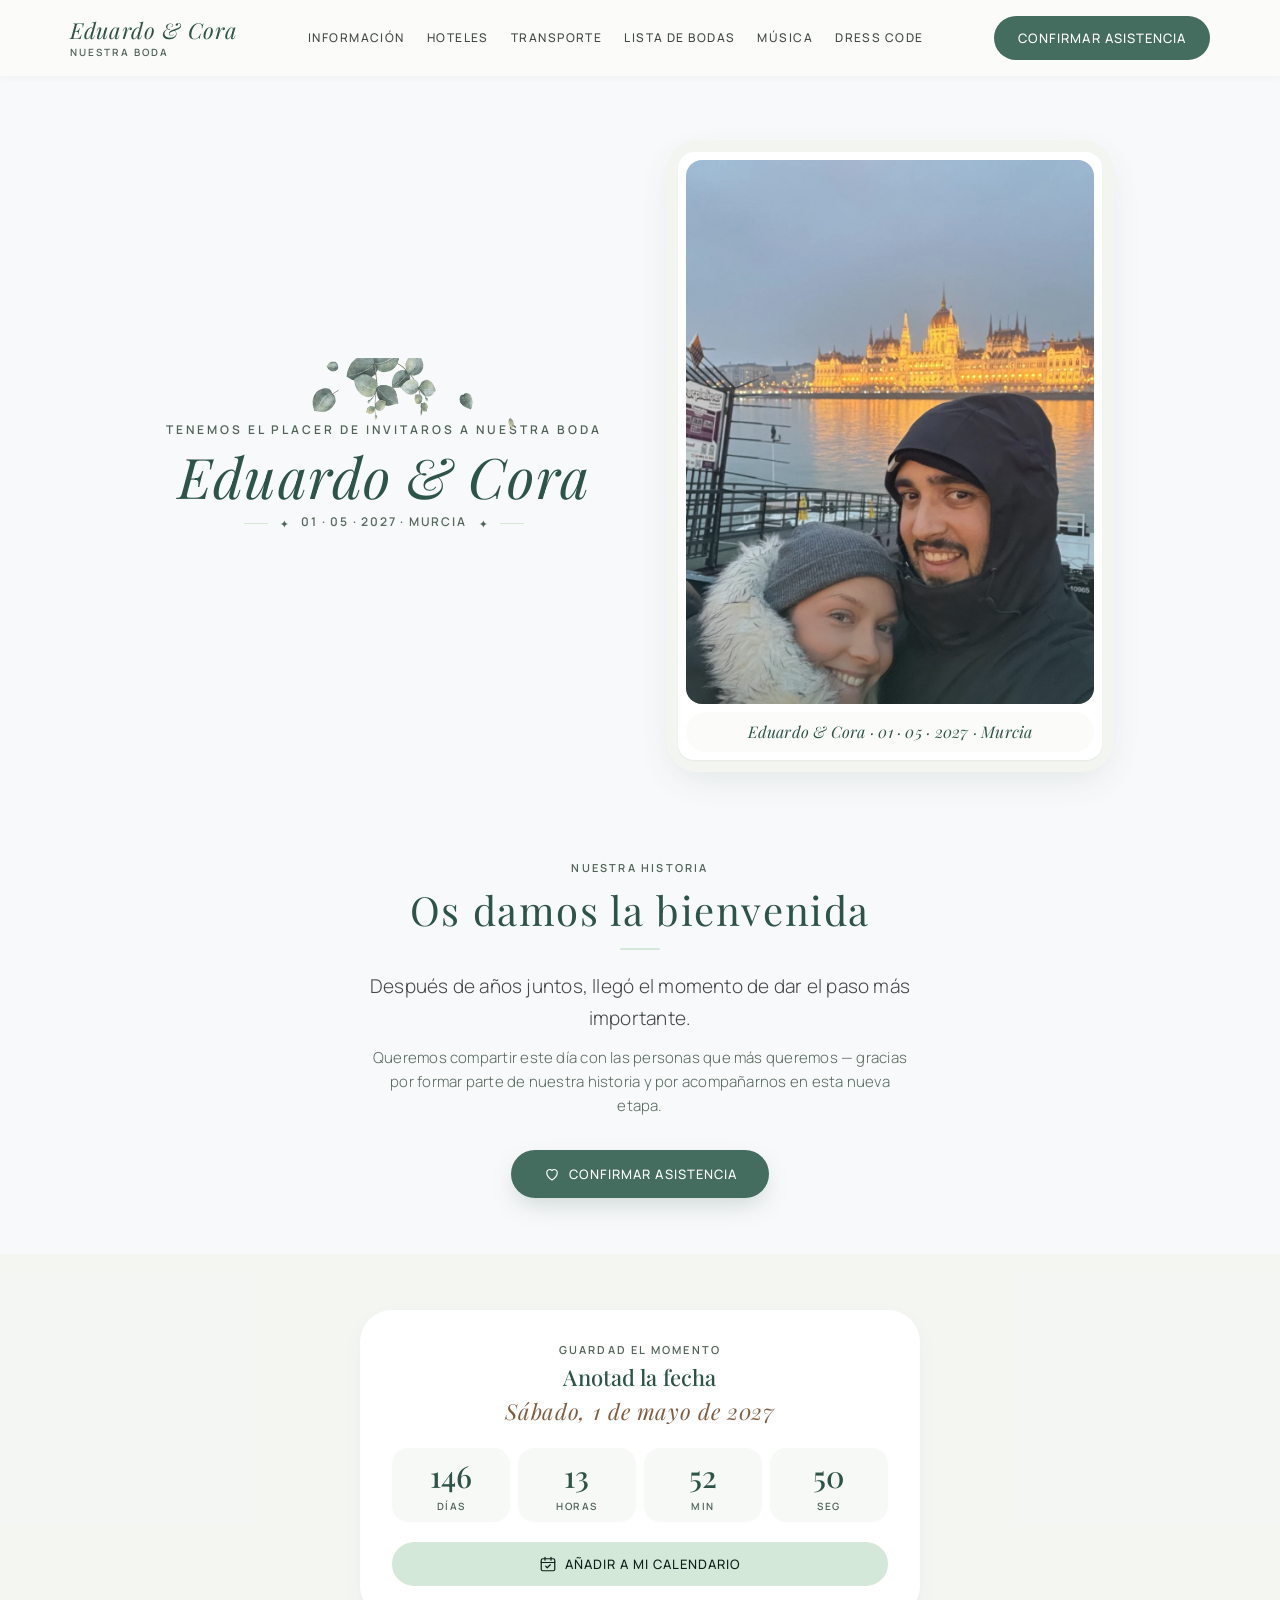
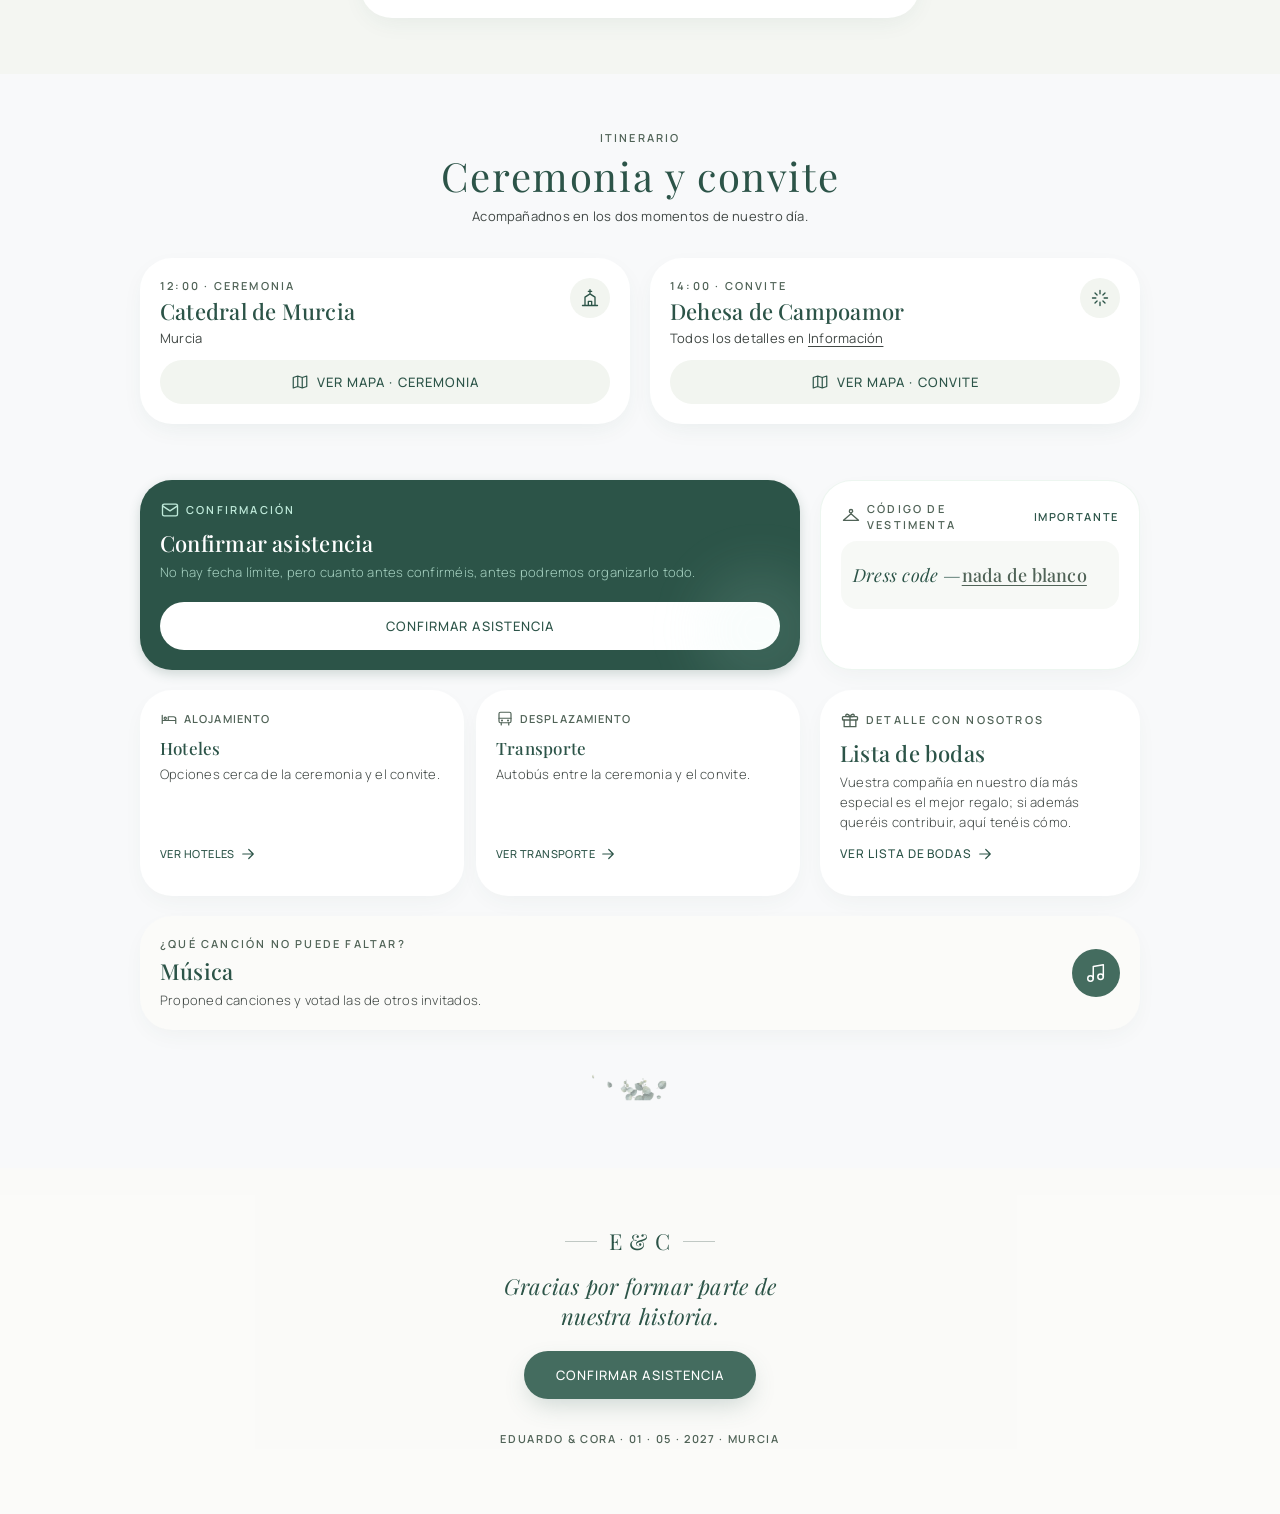
==== commit 02975b9a: "fix: CSS/JS con ?v=<hash> — el CDN de Hostinger servia el styles.css antiguo (max-age 7 dias) con el" ====
--- a/index.html
+++ b/index.html
@@ -11,7 +11,7 @@
 <meta property="og:description" content="Ceremonia en la Catedral de Murcia y convite en la Dehesa de Campoamor.">
 <meta property="og:type" content="website">
 <meta property="og:image" content="assets/images/pareja-hero.webp">
-<link rel="stylesheet" href="styles.css">
+<link rel="stylesheet" href="styles.css?v=3f0ab161">
 </head>
 <body class="page-home">
 
@@ -214,6 +214,6 @@
   <p class="kicker">Eduardo &amp; Cora · 01 · 05 · 2027 · Murcia</p>
 </footer>
 
-<script src="assets/js/main.js" defer></script>
+<script src="assets/js/main.js?v=a010af6a" defer></script>
 </body>
 </html>
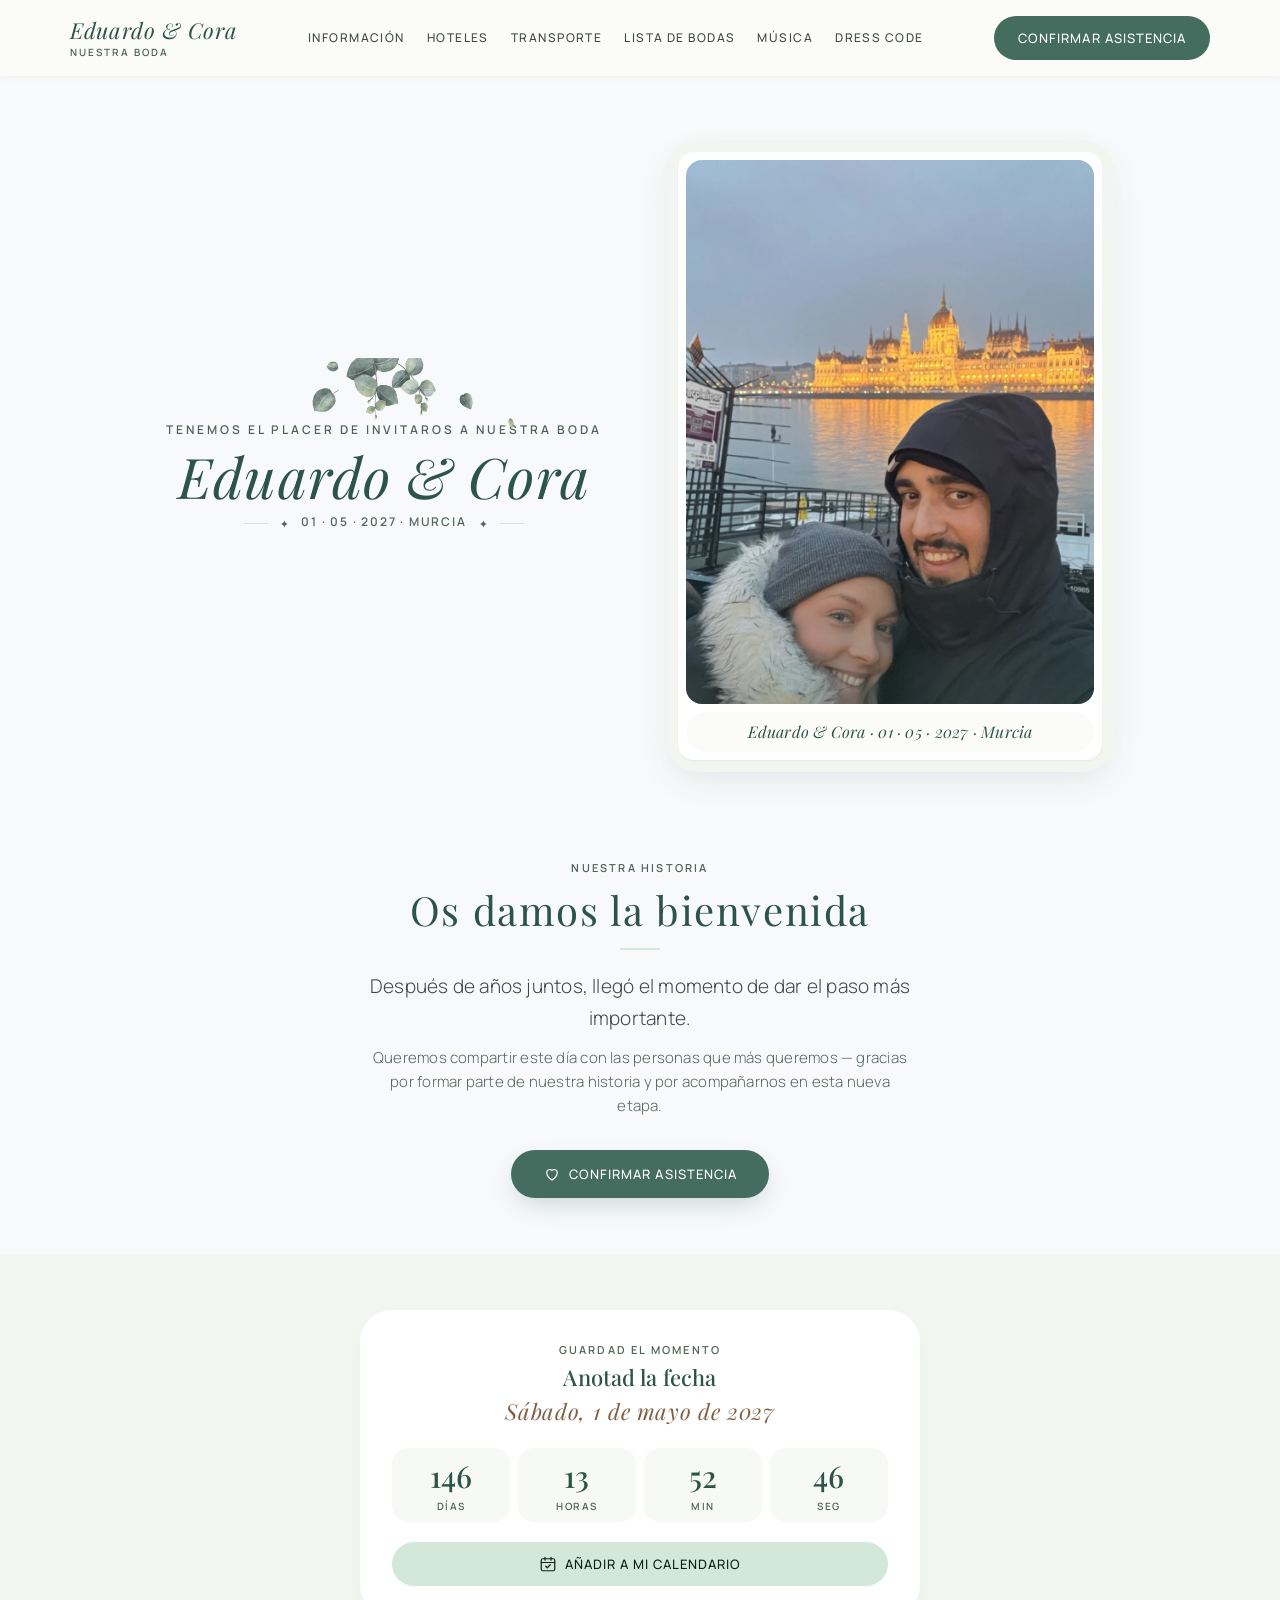
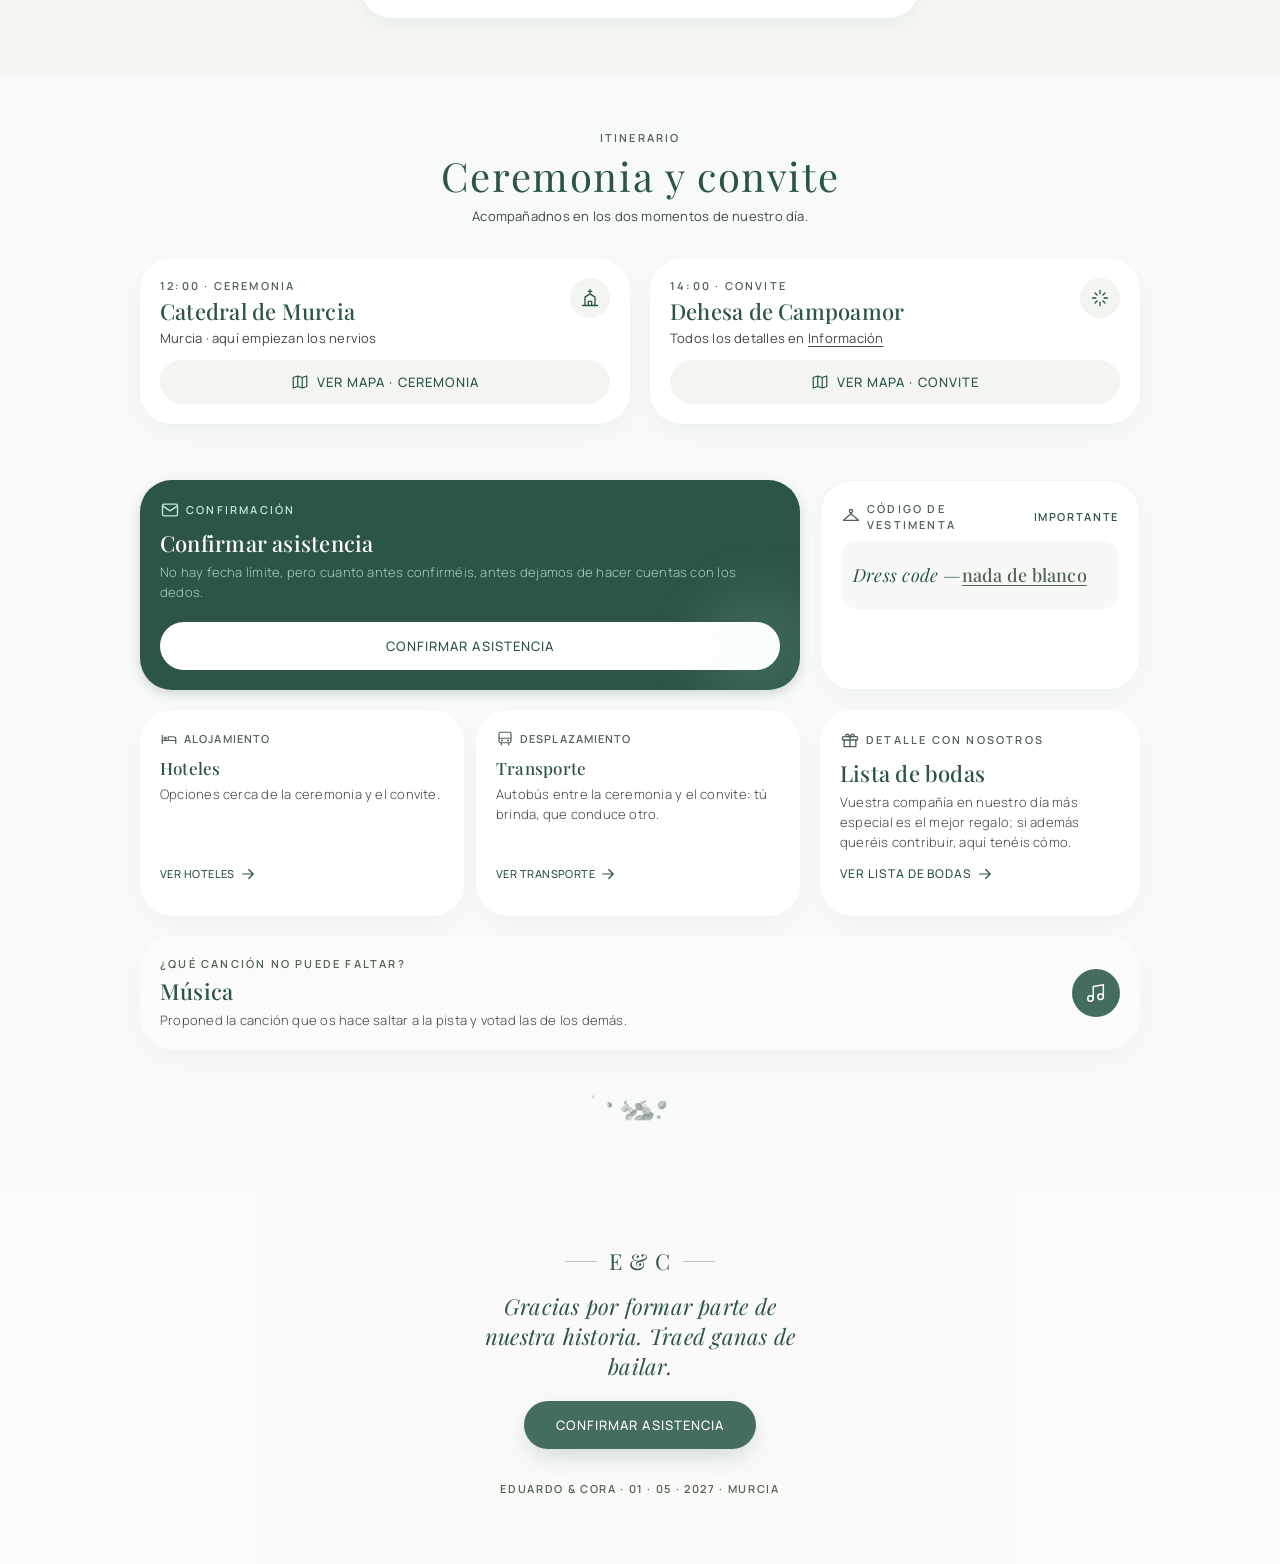
==== commit 66edbb27: "RSVP: fuera la casilla de consentimiento de salud y el aviso de privacidad (decision del owner); tex" ====
--- a/index.html
+++ b/index.html
@@ -127,7 +127,7 @@
           <div>
             <span class="kicker">12:00 · Ceremonia</span>
             <h3>Catedral de Murcia</h3>
-            <p class="where">Murcia</p>
+            <p class="where">Murcia · aquí empiezan los nervios</p>
           </div>
           <div class="icon-dot" aria-hidden="true"><svg class="ico" viewBox="0 0 24 24"><path d="M12 2v4M10 4h4M6 21V11l6-4 6 4v10M3 21h18M10 21v-5h4v5"/></svg></div>
         </div>
@@ -152,7 +152,7 @@
       <div class="q-card q-rsvp rv">
         <div class="q-label"><svg class="ico" viewBox="0 0 24 24" aria-hidden="true"><rect x="3" y="5" width="18" height="14" rx="2"/><path d="m3 7 9 6 9-6"/></svg><span class="kicker" style="color:inherit">Confirmación</span></div>
         <h3>Confirmar asistencia</h3>
-        <p>No hay fecha límite, pero cuanto antes confirméis, antes podremos organizarlo todo.</p>
+        <p>No hay fecha límite, pero cuanto antes confirméis, antes dejamos de hacer cuentas con los dedos.</p>
         <a class="btn btn-light" href="confirmar-asistencia">Confirmar asistencia</a>
       </div>
 
@@ -179,7 +179,7 @@
           <div>
             <div class="q-label"><svg class="ico" viewBox="0 0 24 24" aria-hidden="true"><rect x="4" y="3" width="16" height="14" rx="2"/><path d="M4 11h16M7 17v3M17 17v3"/><circle cx="8" cy="14" r=".6"/><circle cx="16" cy="14" r=".6"/></svg><span class="kicker">Desplazamiento</span></div>
             <h3>Transporte</h3>
-            <p>Autobús entre la ceremonia y el convite.</p>
+            <p>Autobús entre la ceremonia y el convite: tú brinda, que conduce otro.</p>
           </div>
           <a class="link-arrow" href="transporte">Ver transporte <svg class="ico ico-sm" viewBox="0 0 24 24" aria-hidden="true"><path d="M5 12h14M13 6l6 6-6 6"/></svg></a>
         </div>
@@ -196,7 +196,7 @@
         <div>
           <span class="kicker" style="margin-bottom:4px">¿Qué canción no puede faltar?</span>
           <h3>Música</h3>
-          <p>Proponed canciones y votad las de otros invitados.</p>
+          <p>Proponed la canción que os hace saltar a la pista y votad las de los demás.</p>
         </div>
         <a class="round-btn" href="musica" aria-label="Ir a Música"><svg class="ico" viewBox="0 0 24 24" aria-hidden="true"><path d="M9 18V5l11-2v13"/><circle cx="6" cy="18" r="3"/><circle cx="17" cy="16" r="3"/></svg></a>
       </div>
@@ -209,11 +209,11 @@
 
 <footer class="site-footer">
   <div class="footer-mono" aria-hidden="true"><span class="rule"></span><span>E &amp; C</span><span class="rule"></span></div>
-  <p class="footer-thanks">Gracias por formar parte de nuestra historia.</p>
+  <p class="footer-thanks">Gracias por formar parte de nuestra historia. Traed ganas de bailar.</p>
   <a class="btn" href="confirmar-asistencia">Confirmar asistencia</a>
   <p class="kicker">Eduardo &amp; Cora · 01 · 05 · 2027 · Murcia</p>
 </footer>
 
-<script src="assets/js/main.js?v=a010af6a" defer></script>
+<script src="assets/js/main.js?v=be83905e" defer></script>
 </body>
 </html>
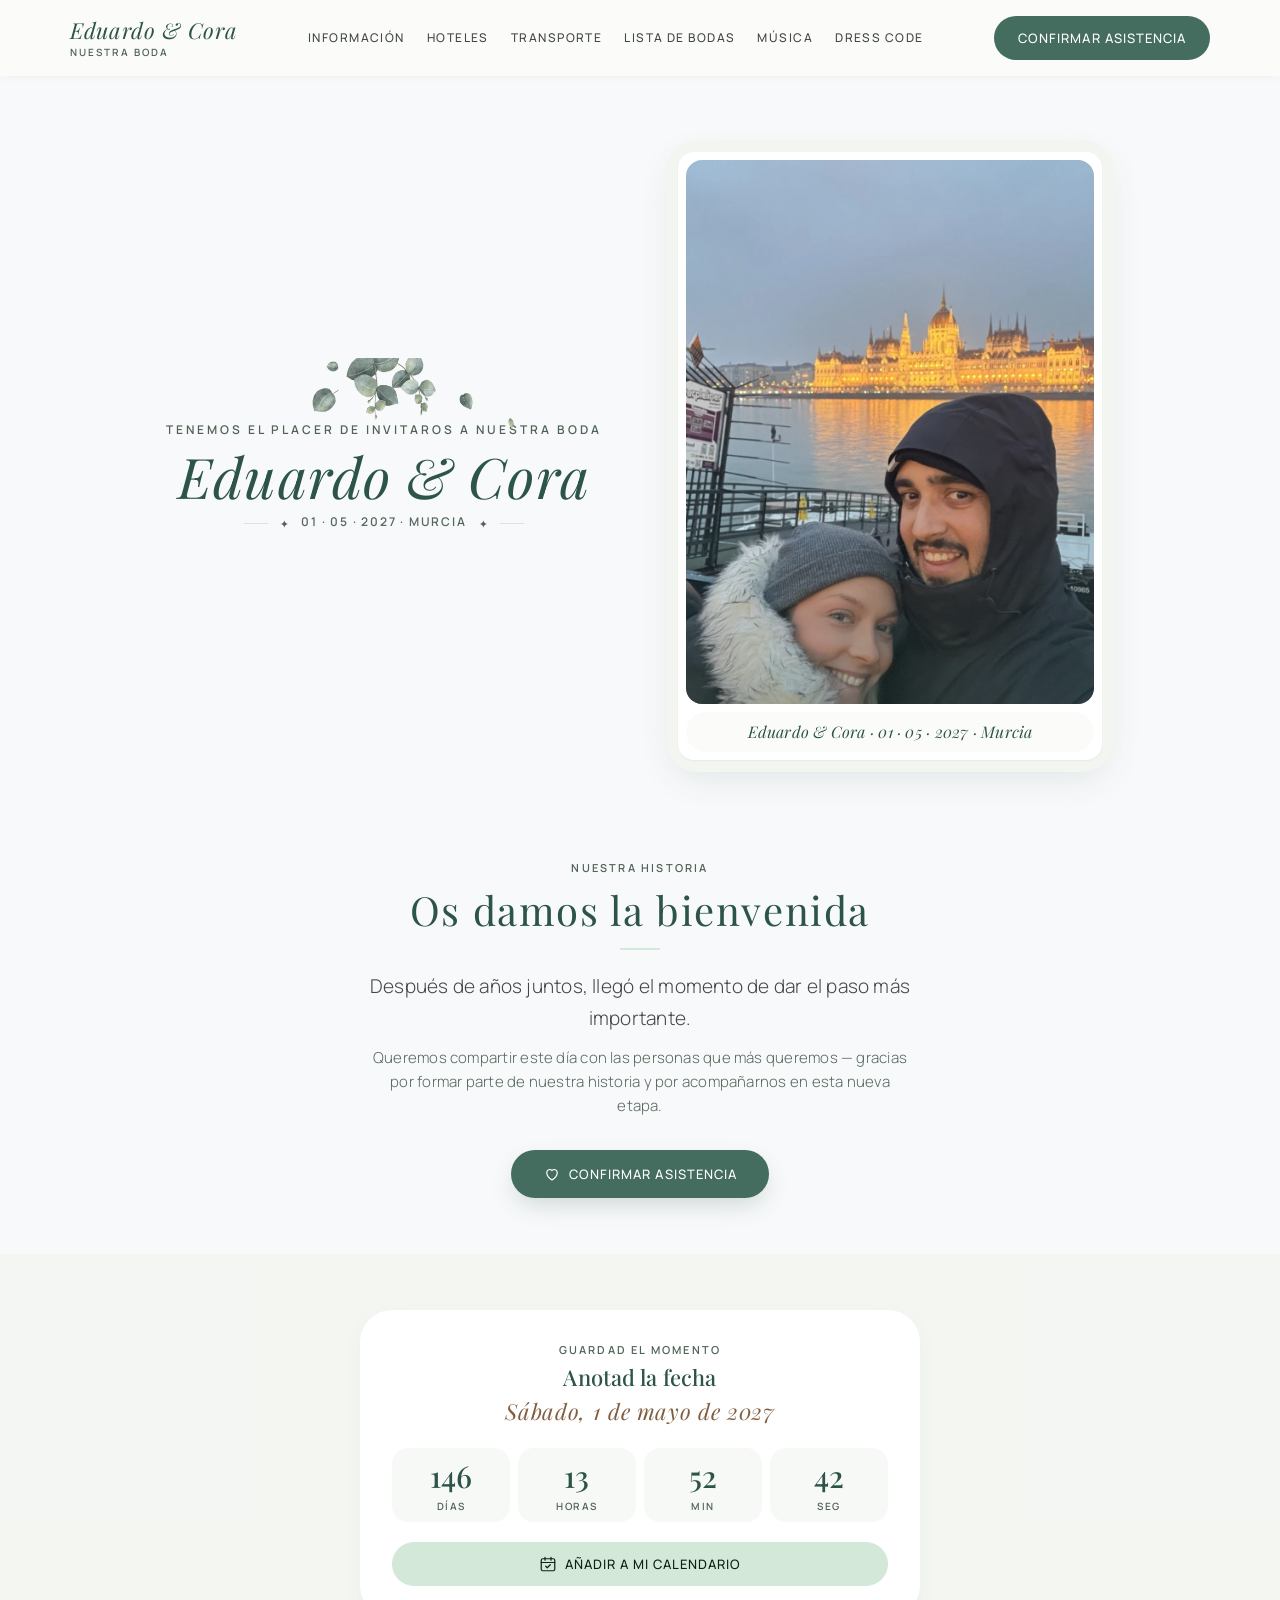
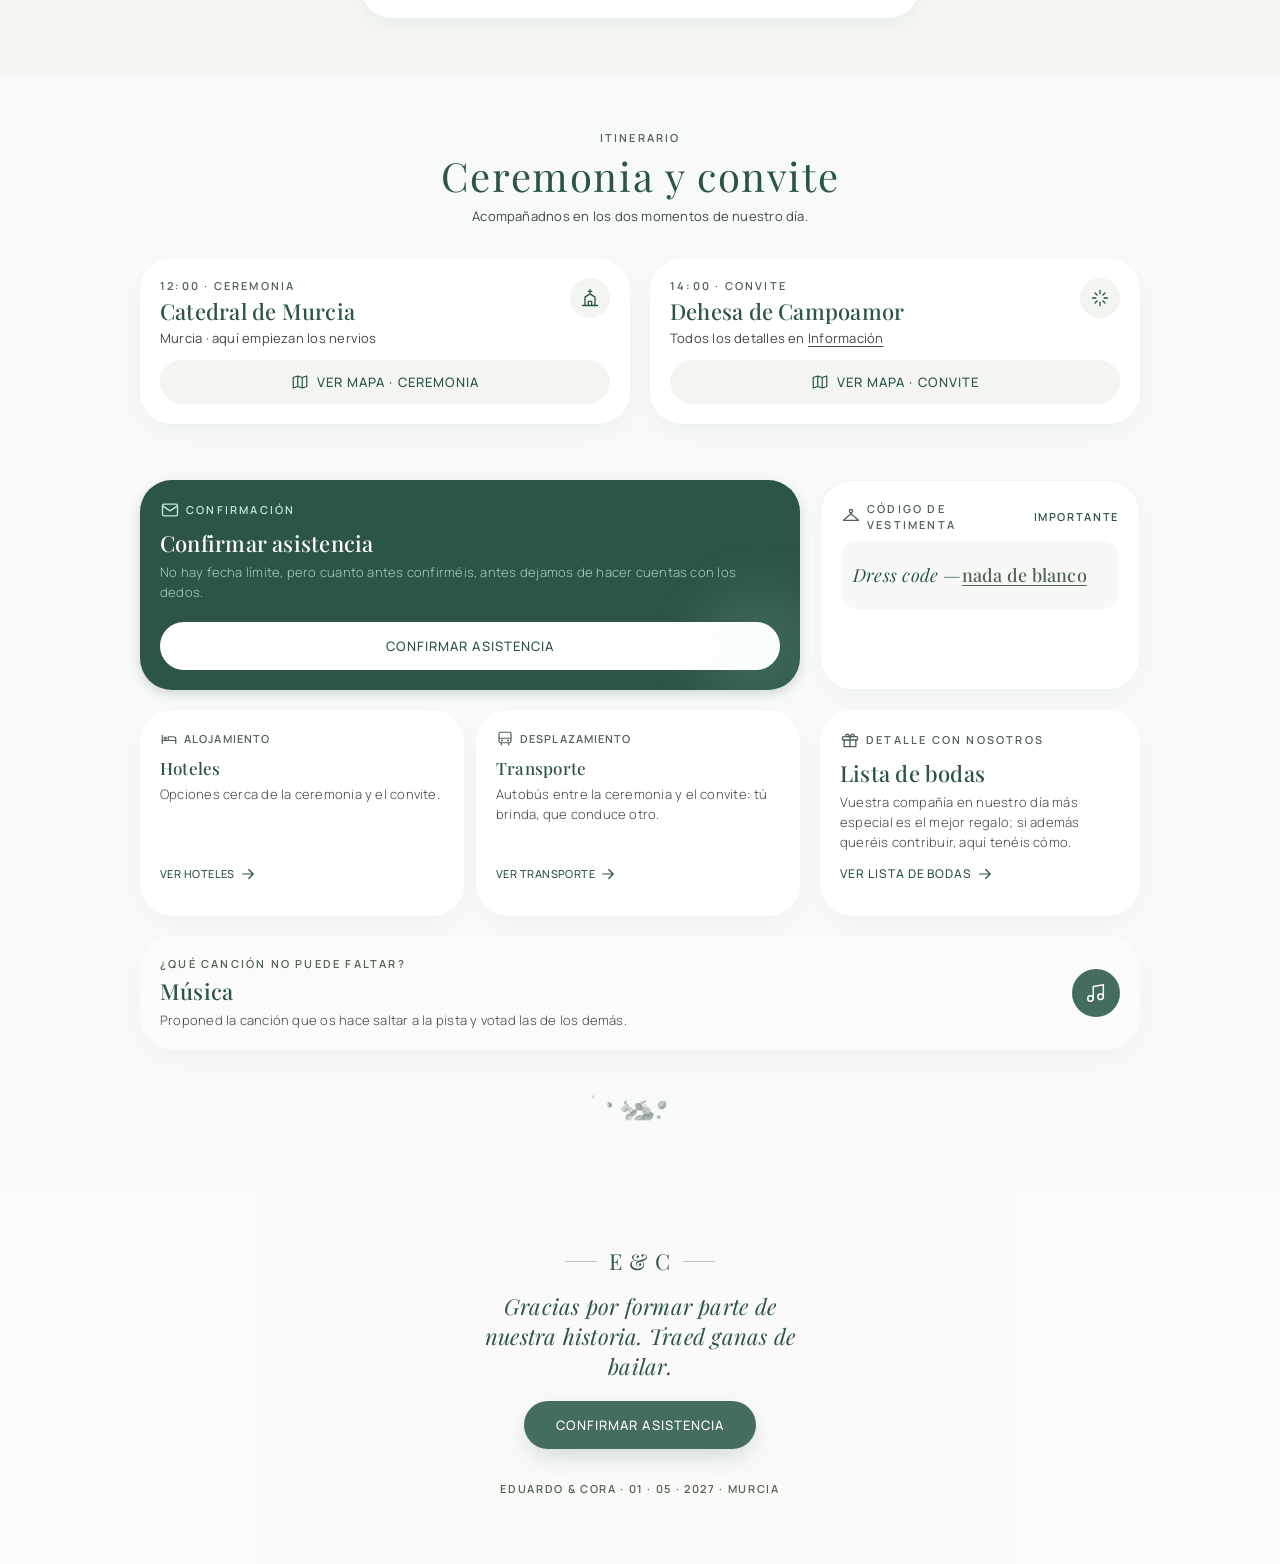
==== commit 65e3cce9: "RSVP: fuera consentimiento de acompanantes; menus Carne/Pescado/Vegetariano/Infantil + McDonald's de" ====
--- a/index.html
+++ b/index.html
@@ -11,7 +11,7 @@
 <meta property="og:description" content="Ceremonia en la Catedral de Murcia y convite en la Dehesa de Campoamor.">
 <meta property="og:type" content="website">
 <meta property="og:image" content="assets/images/pareja-hero.webp">
-<link rel="stylesheet" href="styles.css?v=3f0ab161">
+<link rel="stylesheet" href="styles.css?v=a1e50487">
 </head>
 <body class="page-home">
 
@@ -214,6 +214,6 @@
   <p class="kicker">Eduardo &amp; Cora · 01 · 05 · 2027 · Murcia</p>
 </footer>
 
-<script src="assets/js/main.js?v=be83905e" defer></script>
+<script src="assets/js/main.js?v=55aa6616" defer></script>
 </body>
 </html>
--- a/styles.css
+++ b/styles.css
@@ -591,6 +591,10 @@
   cursor: pointer;
 }
 .check-group input, .radio-group input{ width: 20px; height: 20px; accent-color: var(--accent); }
+.radio-group label.is-disabled{ opacity: .45; cursor: not-allowed; text-decoration: line-through; }
+.radio-group label.is-disabled input{ cursor: not-allowed; }
+.check-group label.nope{ animation: shake .5s; }
+.maximo-msg{ margin: 4px 0 0; font-size: 13px; font-style: italic; color: var(--accent); }
 .form-msg{ text-align: center; color: var(--error); font-size: 13px; min-height: 20px; }
 .form-actions{ text-align: center; margin-top: 4px; }
 
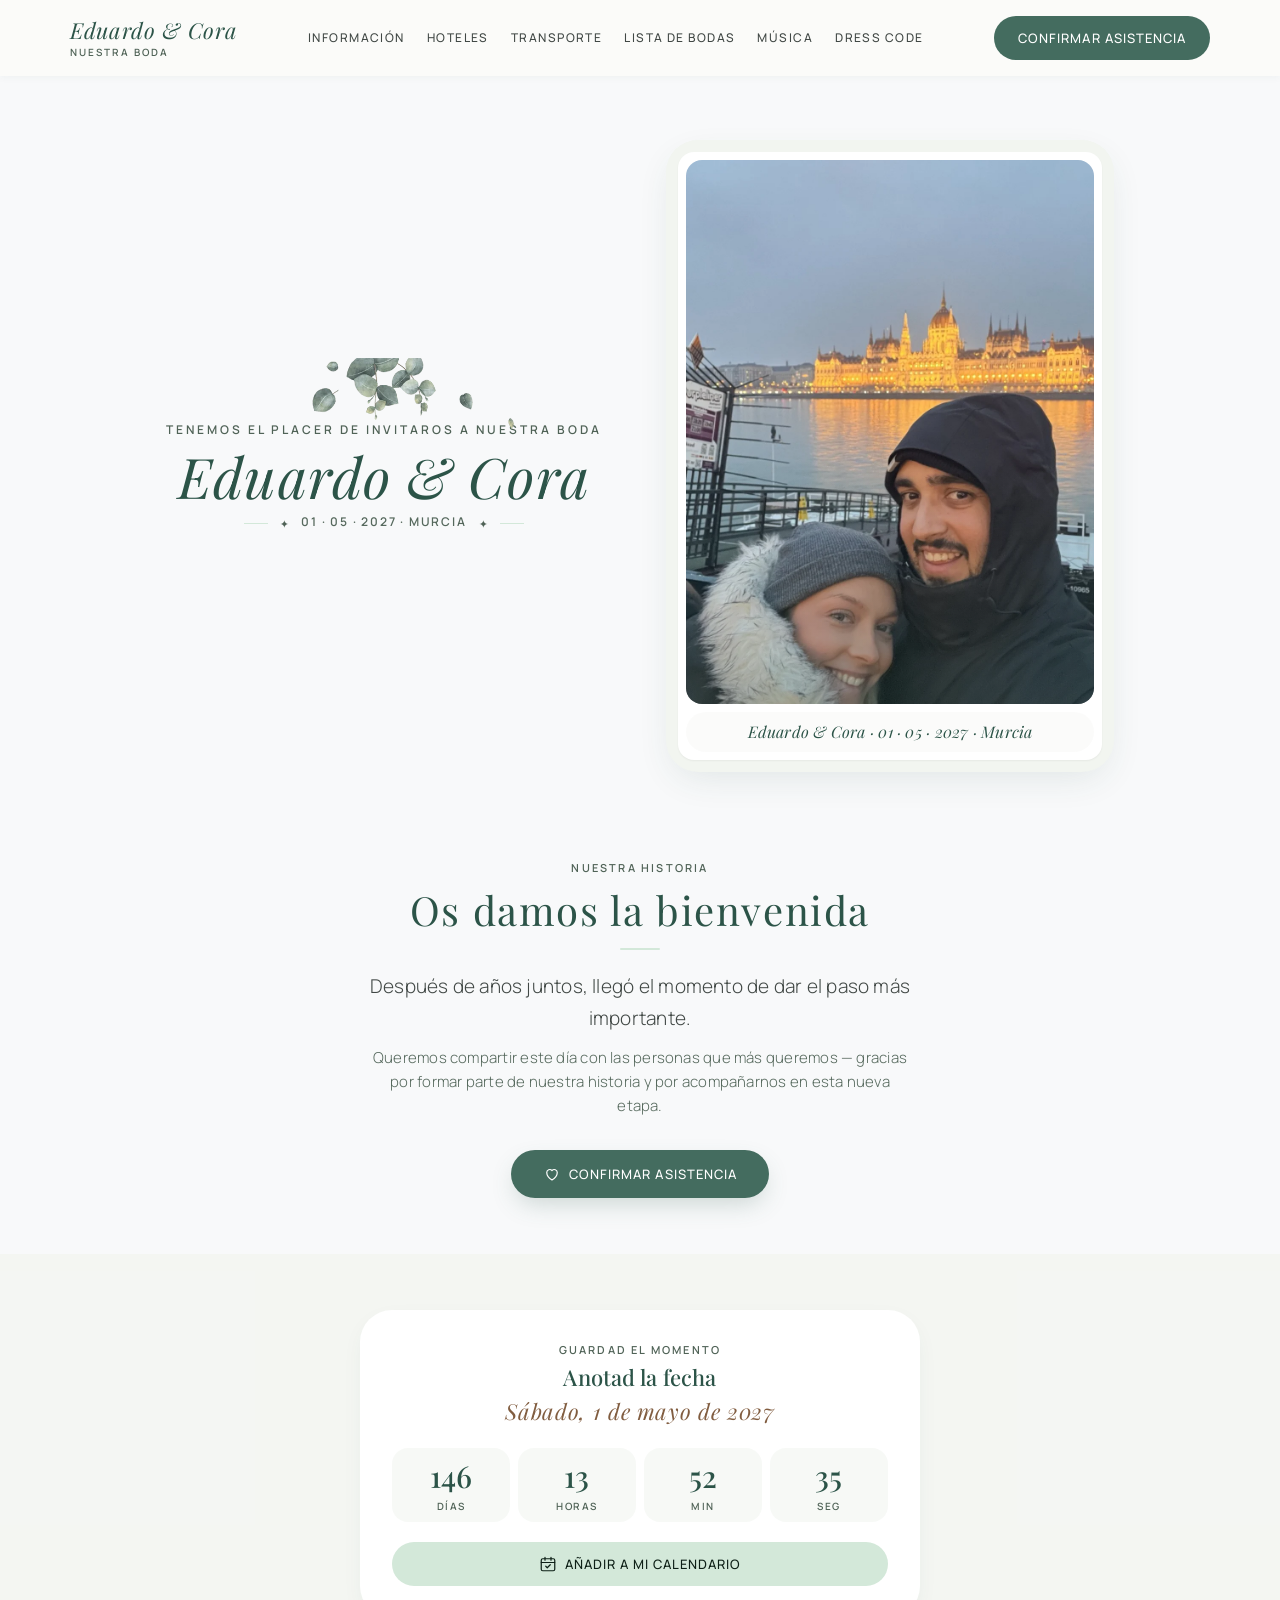
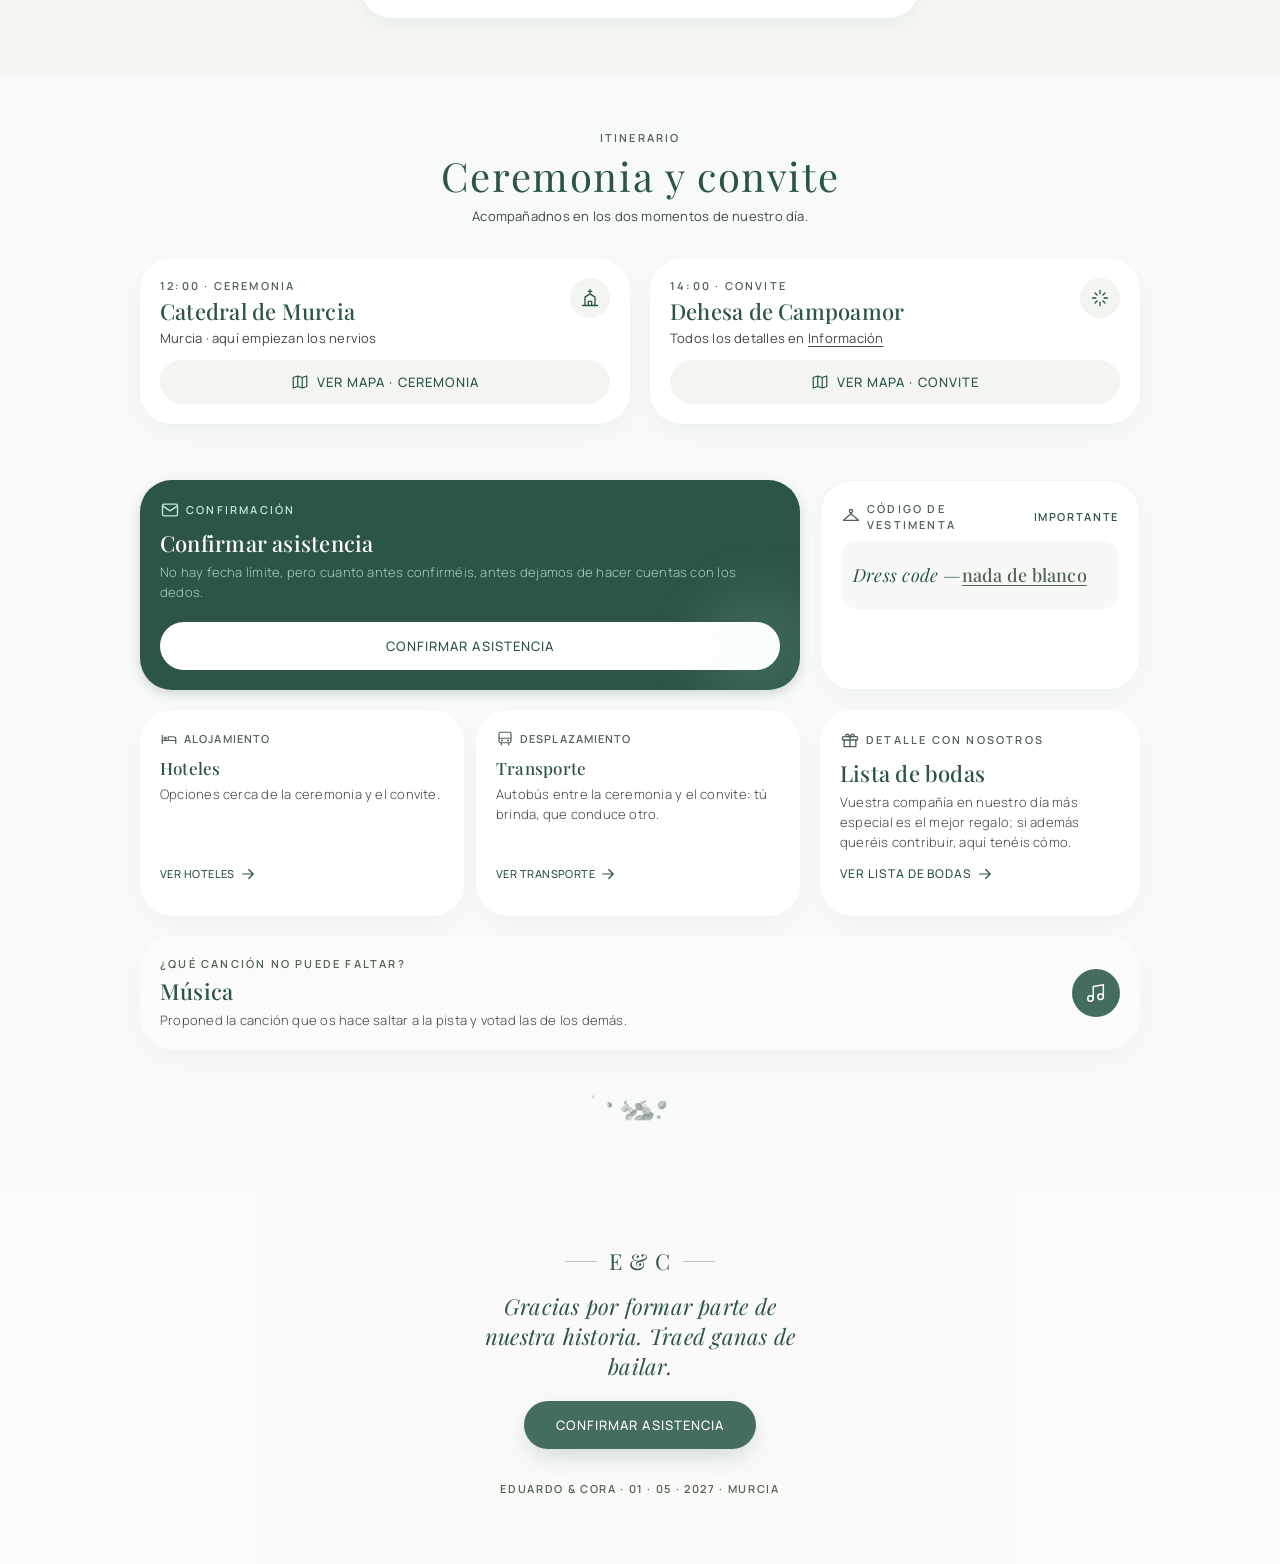
==== commit 53bd3904: "RSVP por grupo: una persona confirma por toda su familia (ficha por invitado con menu y alergias, ad" ====
--- a/index.html
+++ b/index.html
@@ -11,7 +11,7 @@
 <meta property="og:description" content="Ceremonia en la Catedral de Murcia y convite en la Dehesa de Campoamor.">
 <meta property="og:type" content="website">
 <meta property="og:image" content="assets/images/pareja-hero.webp">
-<link rel="stylesheet" href="styles.css?v=a1e50487">
+<link rel="stylesheet" href="styles.css?v=61b5f948">
 </head>
 <body class="page-home">
 
@@ -214,6 +214,6 @@
   <p class="kicker">Eduardo &amp; Cora · 01 · 05 · 2027 · Murcia</p>
 </footer>
 
-<script src="assets/js/main.js?v=55aa6616" defer></script>
+<script src="assets/js/main.js?v=aaa6b8d3" defer></script>
 </body>
 </html>
--- a/styles.css
+++ b/styles.css
@@ -598,6 +598,39 @@
 .form-msg{ text-align: center; color: var(--error); font-size: 13px; min-height: 20px; }
 .form-actions{ text-align: center; margin-top: 4px; }
 
+/* ---------- Confirmación por grupo: una ficha por persona ---------- */
+.field-label{ display: block; margin-bottom: 8px; font-size: 11px; font-weight: 600; letter-spacing: .15em; text-transform: uppercase; color: var(--secondary); }
+.guests-head{ text-align: center; }
+.guests-hint, .guests-note{ margin: 4px 0 0; font-size: 13px; line-height: 1.5; color: var(--ink-muted); }
+.guest-list{ display: flex; flex-direction: column; gap: var(--s-sm); }
+.guest{
+  margin: 0;
+  padding: var(--s-md);
+  border: 1px solid var(--line);
+  border-radius: var(--r);
+  background: var(--sage);
+  display: flex; flex-direction: column; gap: var(--s-sm);
+  animation: guestIn .35s var(--ease-out);
+}
+.guest[data-kind="nino"]{ background: #FBF6EE; }
+.guest-head{ display: flex; align-items: center; justify-content: space-between; gap: 8px; width: 100%; padding: 0; float: left; }
+.guest-head + *{ clear: both; }
+.guest-tag{ font-family: var(--serif); font-style: italic; font-size: 20px; color: var(--primary); }
+.guest-remove{
+  min-height: 44px; padding: 0 14px;
+  border: 1px solid var(--line); border-radius: var(--pill);
+  background: #fff; color: var(--ink-muted);
+  font-family: var(--sans); font-size: 12px; font-weight: 500; letter-spacing: .06em; text-transform: uppercase;
+  cursor: pointer;
+}
+.guest-remove:hover{ color: var(--error); border-color: currentColor; }
+.guest-add{ display: flex; flex-wrap: wrap; gap: var(--s-sm); justify-content: center; }
+.btn-add{ background: #fff; color: var(--accent); box-shadow: inset 0 0 0 1.5px var(--accent); min-height: 44px; padding: 0 1.25rem; }
+.btn-add:hover{ background: rgba(68,108,95,.06); }
+.btn-add:disabled{ opacity: .4; cursor: not-allowed; }
+.btn-add span{ font-size: 18px; line-height: 1; }
+@keyframes guestIn{ from{ opacity: 0; transform: translateY(-6px); } to{ opacity: 1; transform: none; } }
+
 /* ---------- Modal ---------- */
 .modal-overlay{ position: fixed; inset: 0; z-index: 100; display: none; align-items: center; justify-content: center; padding: var(--s-md); background: rgba(25,28,29,.55); }
 .modal-overlay.open{ display: flex; }
